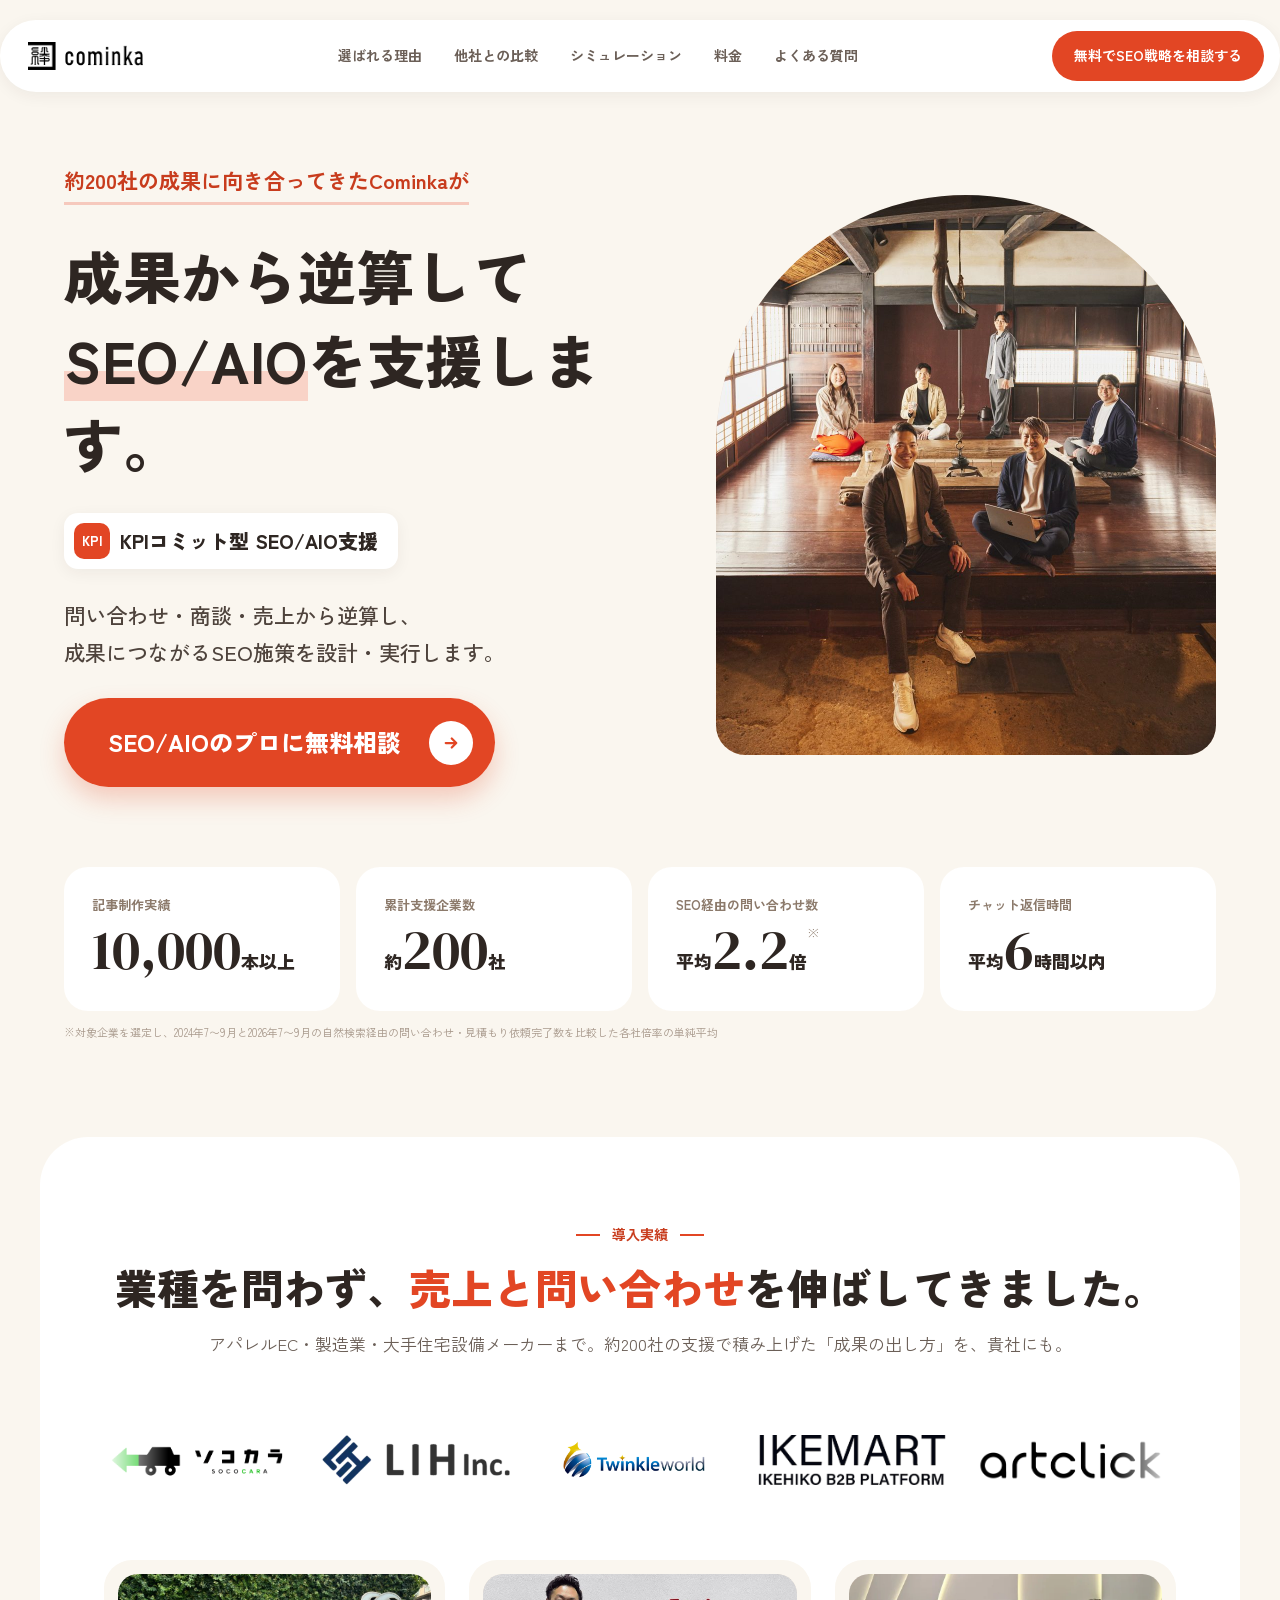
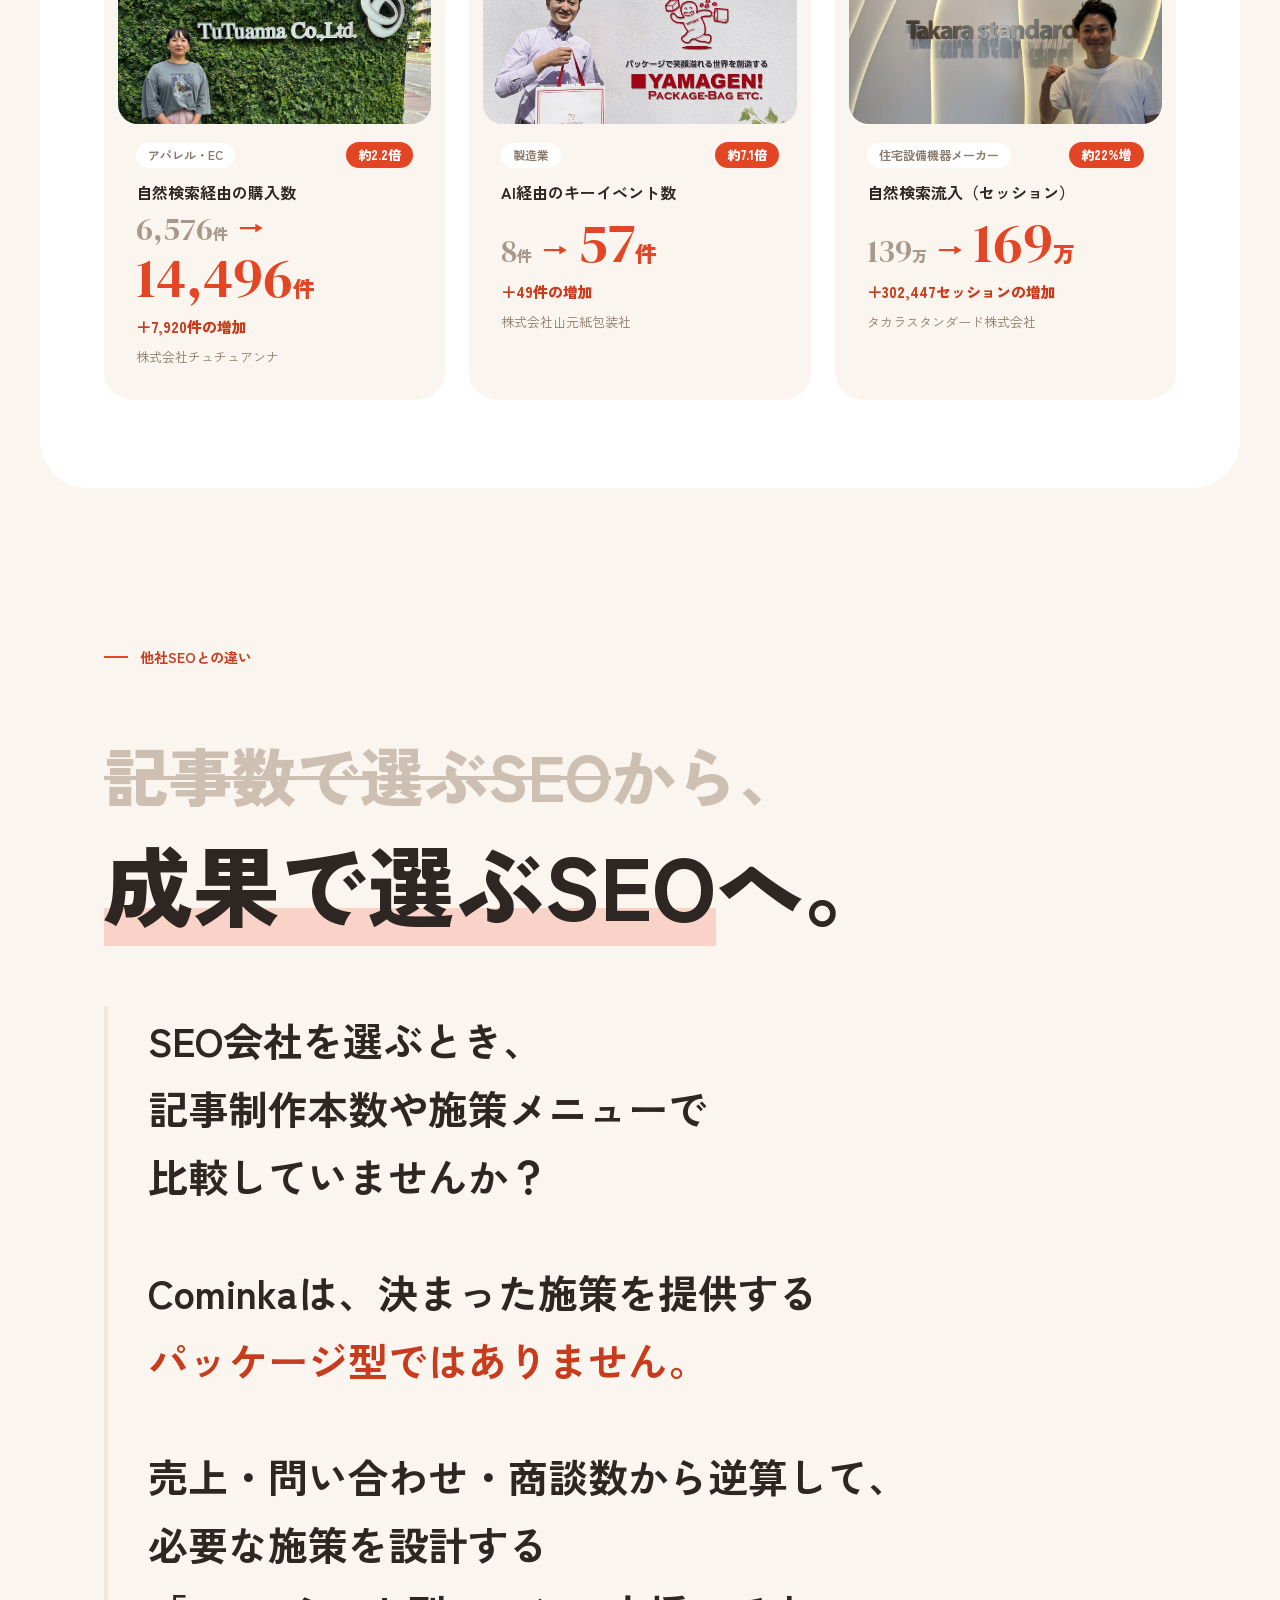
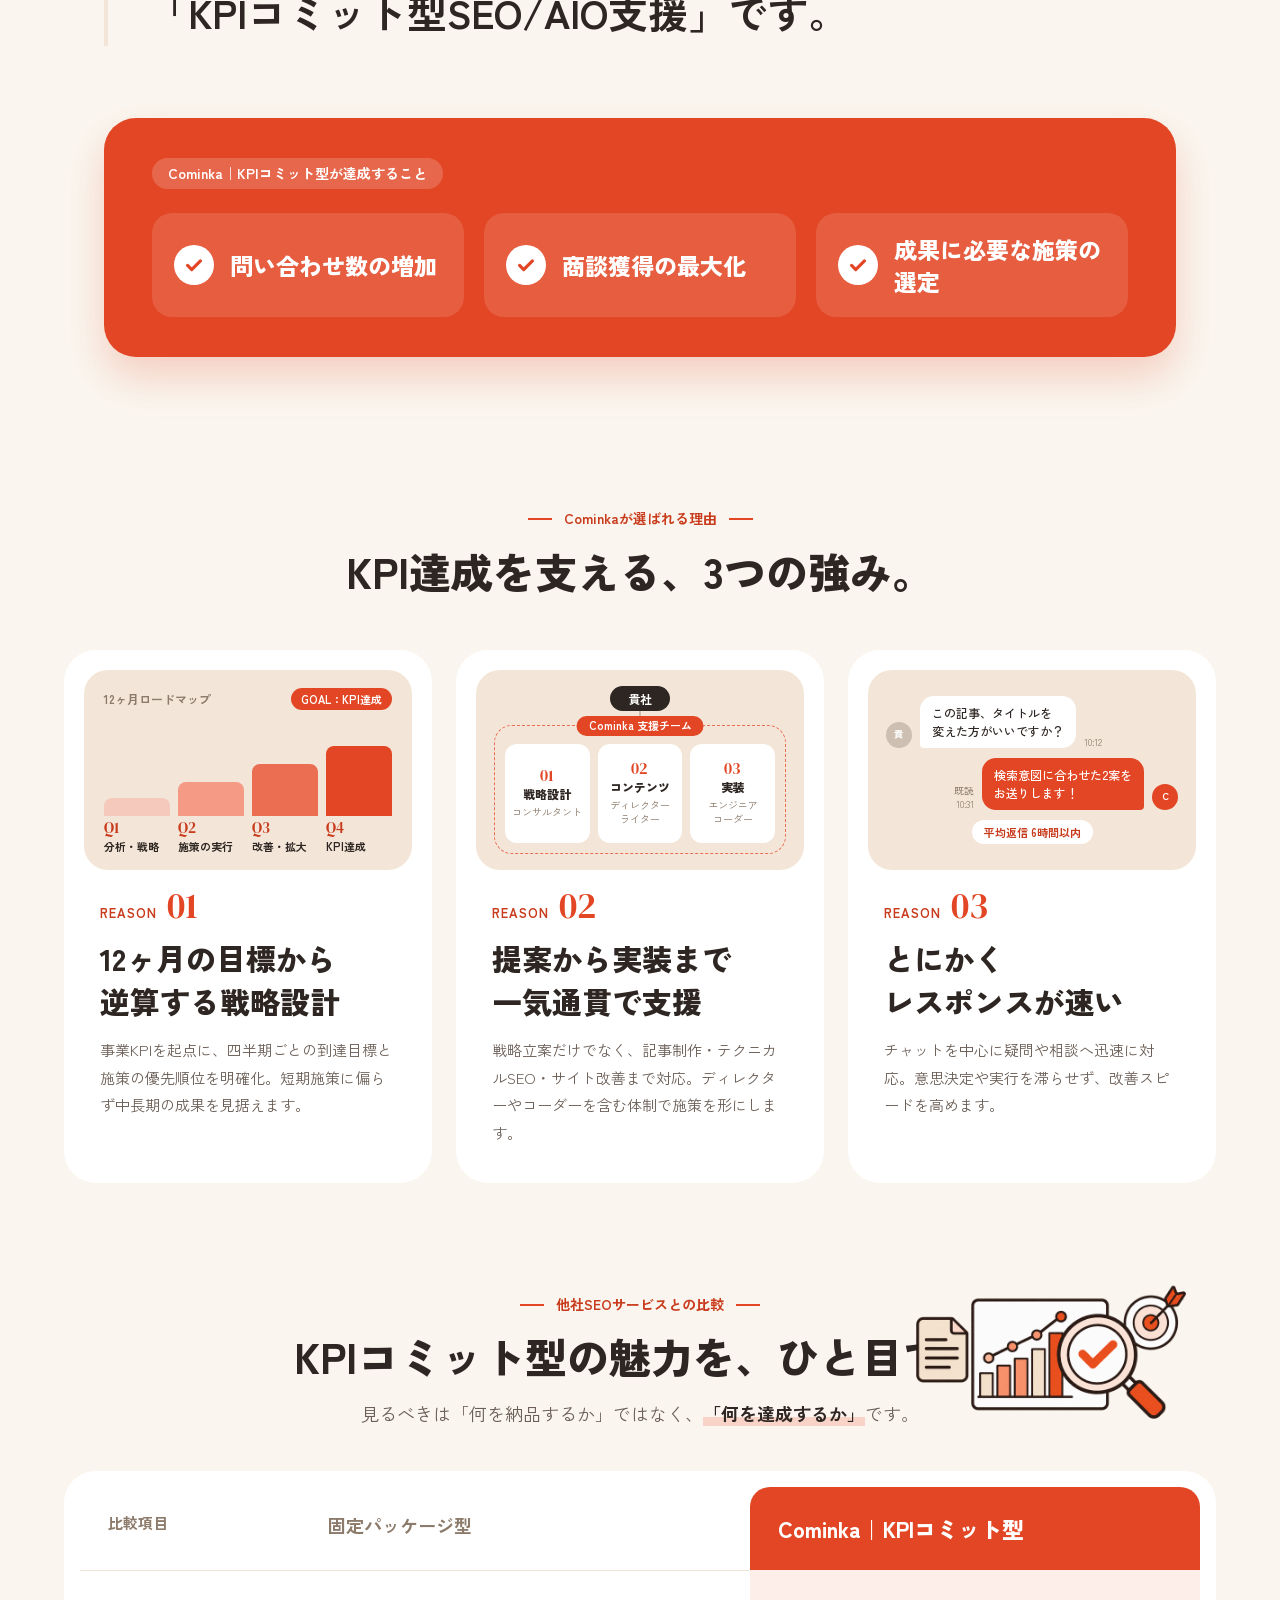
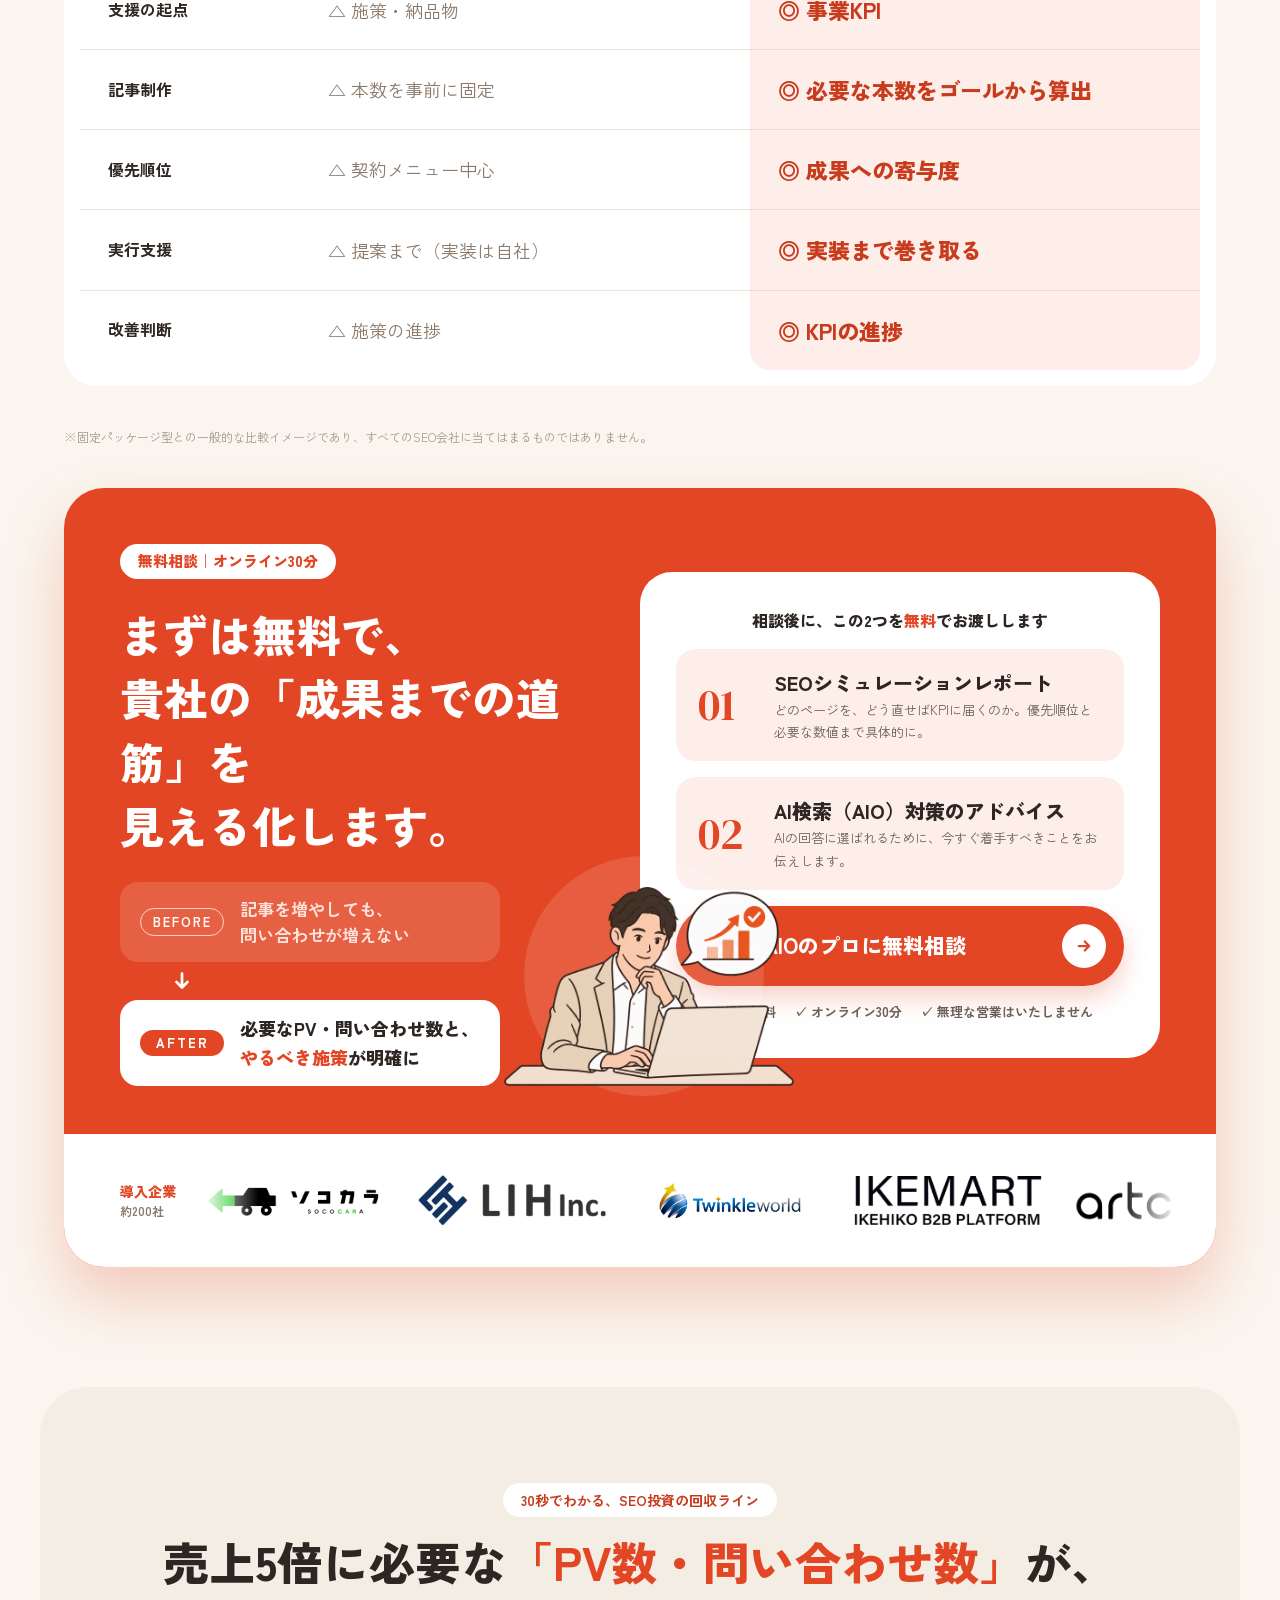
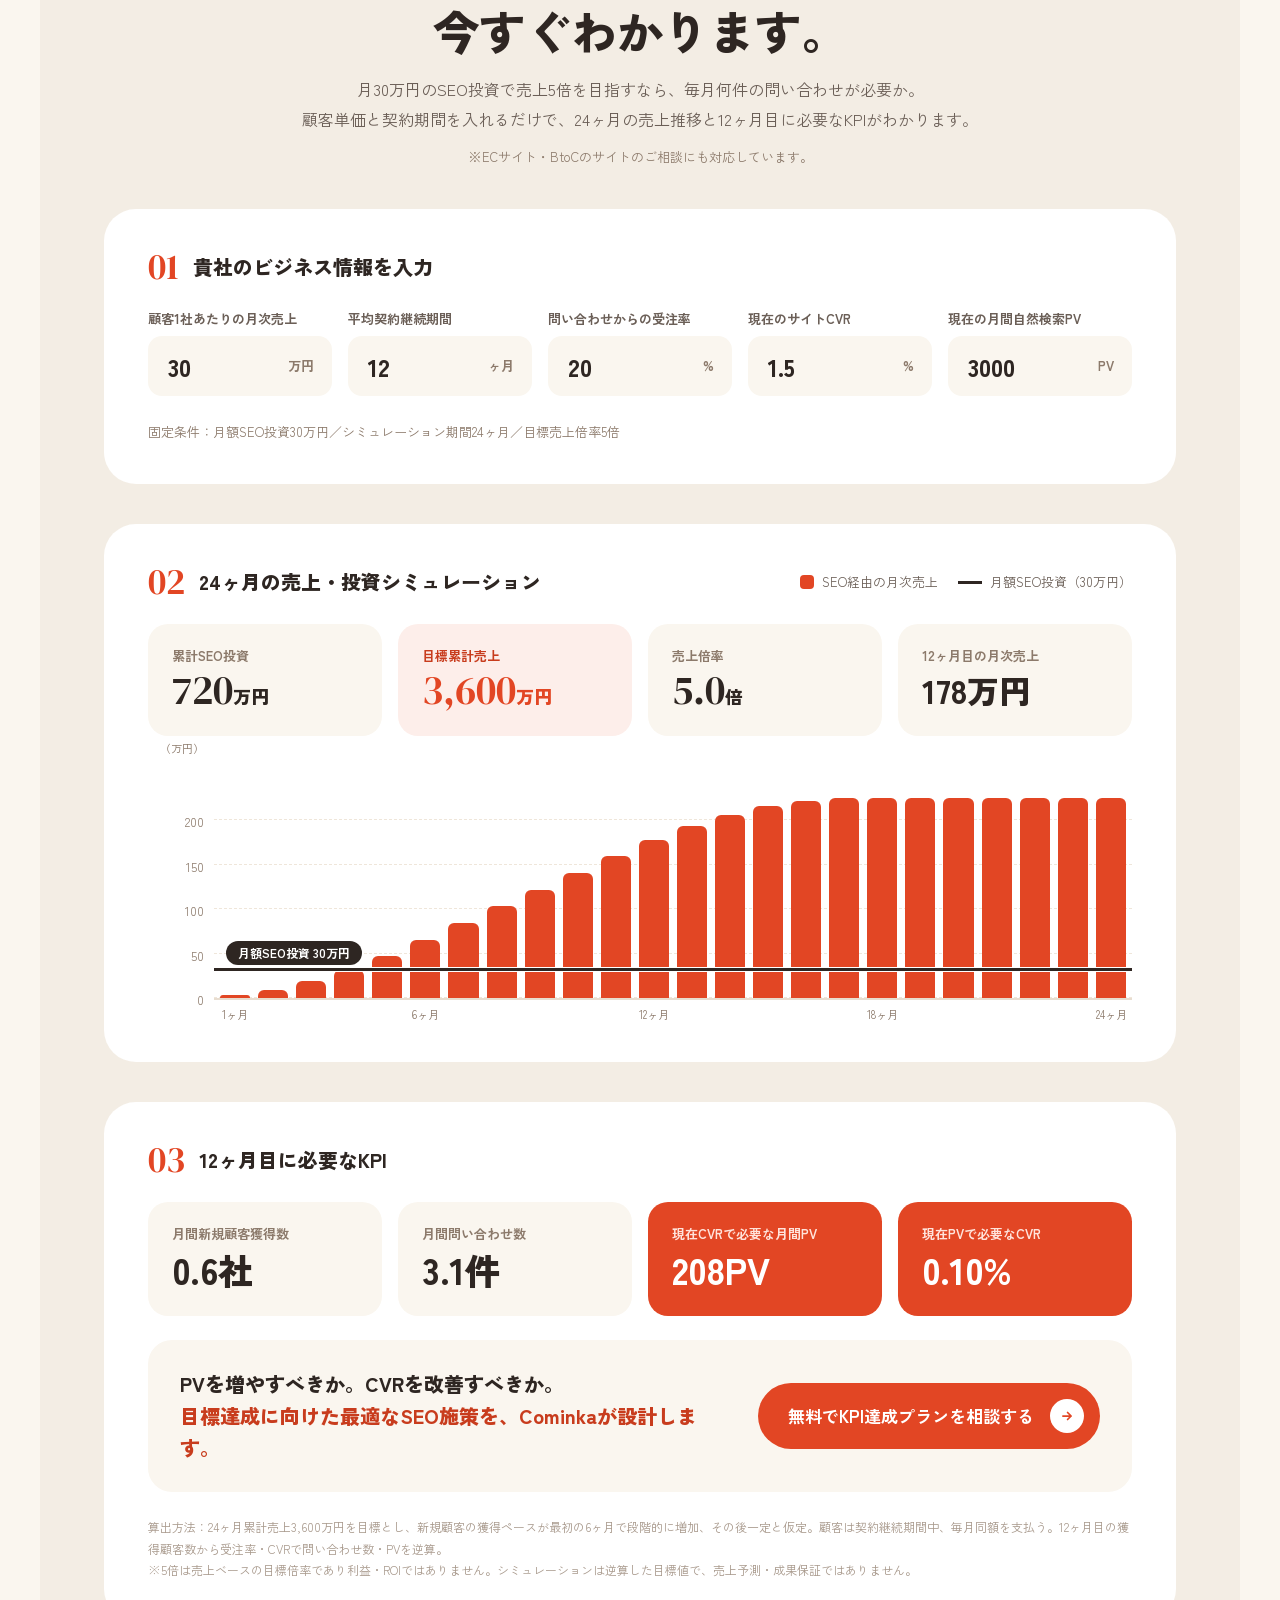
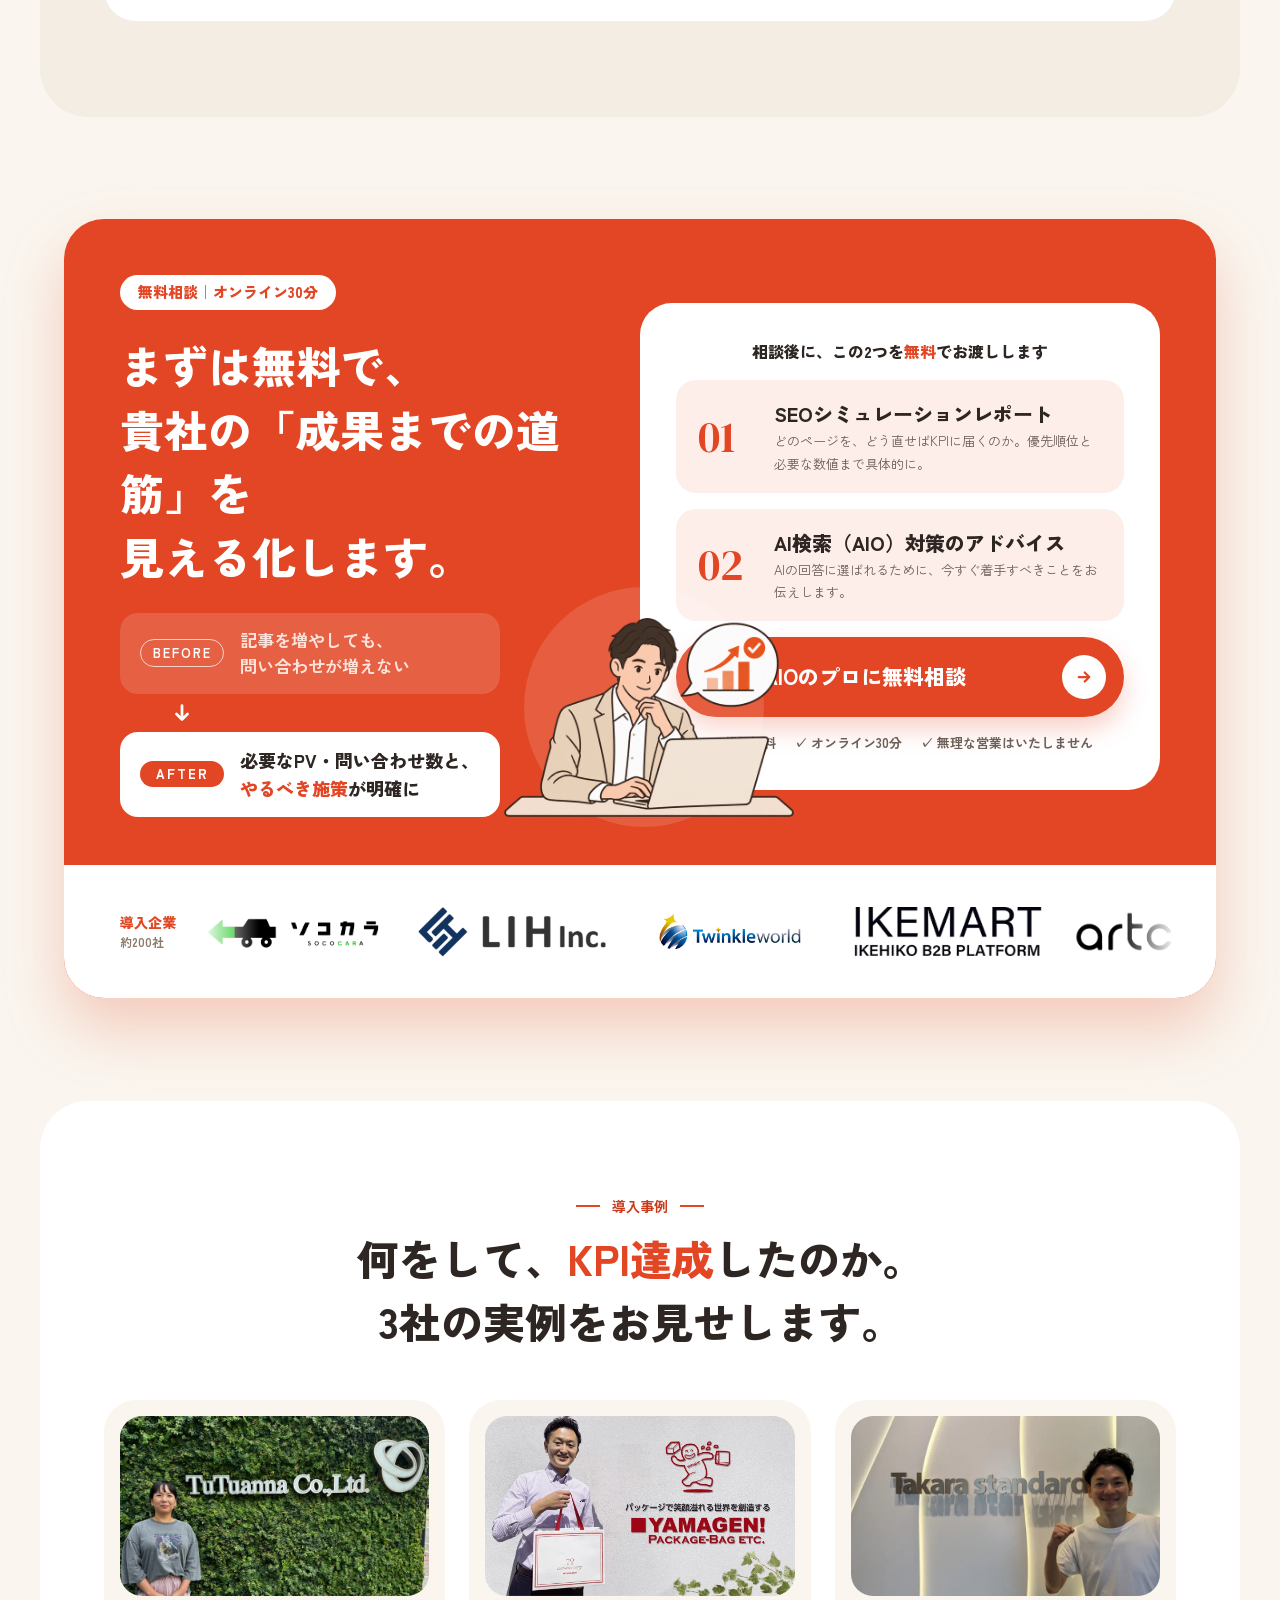
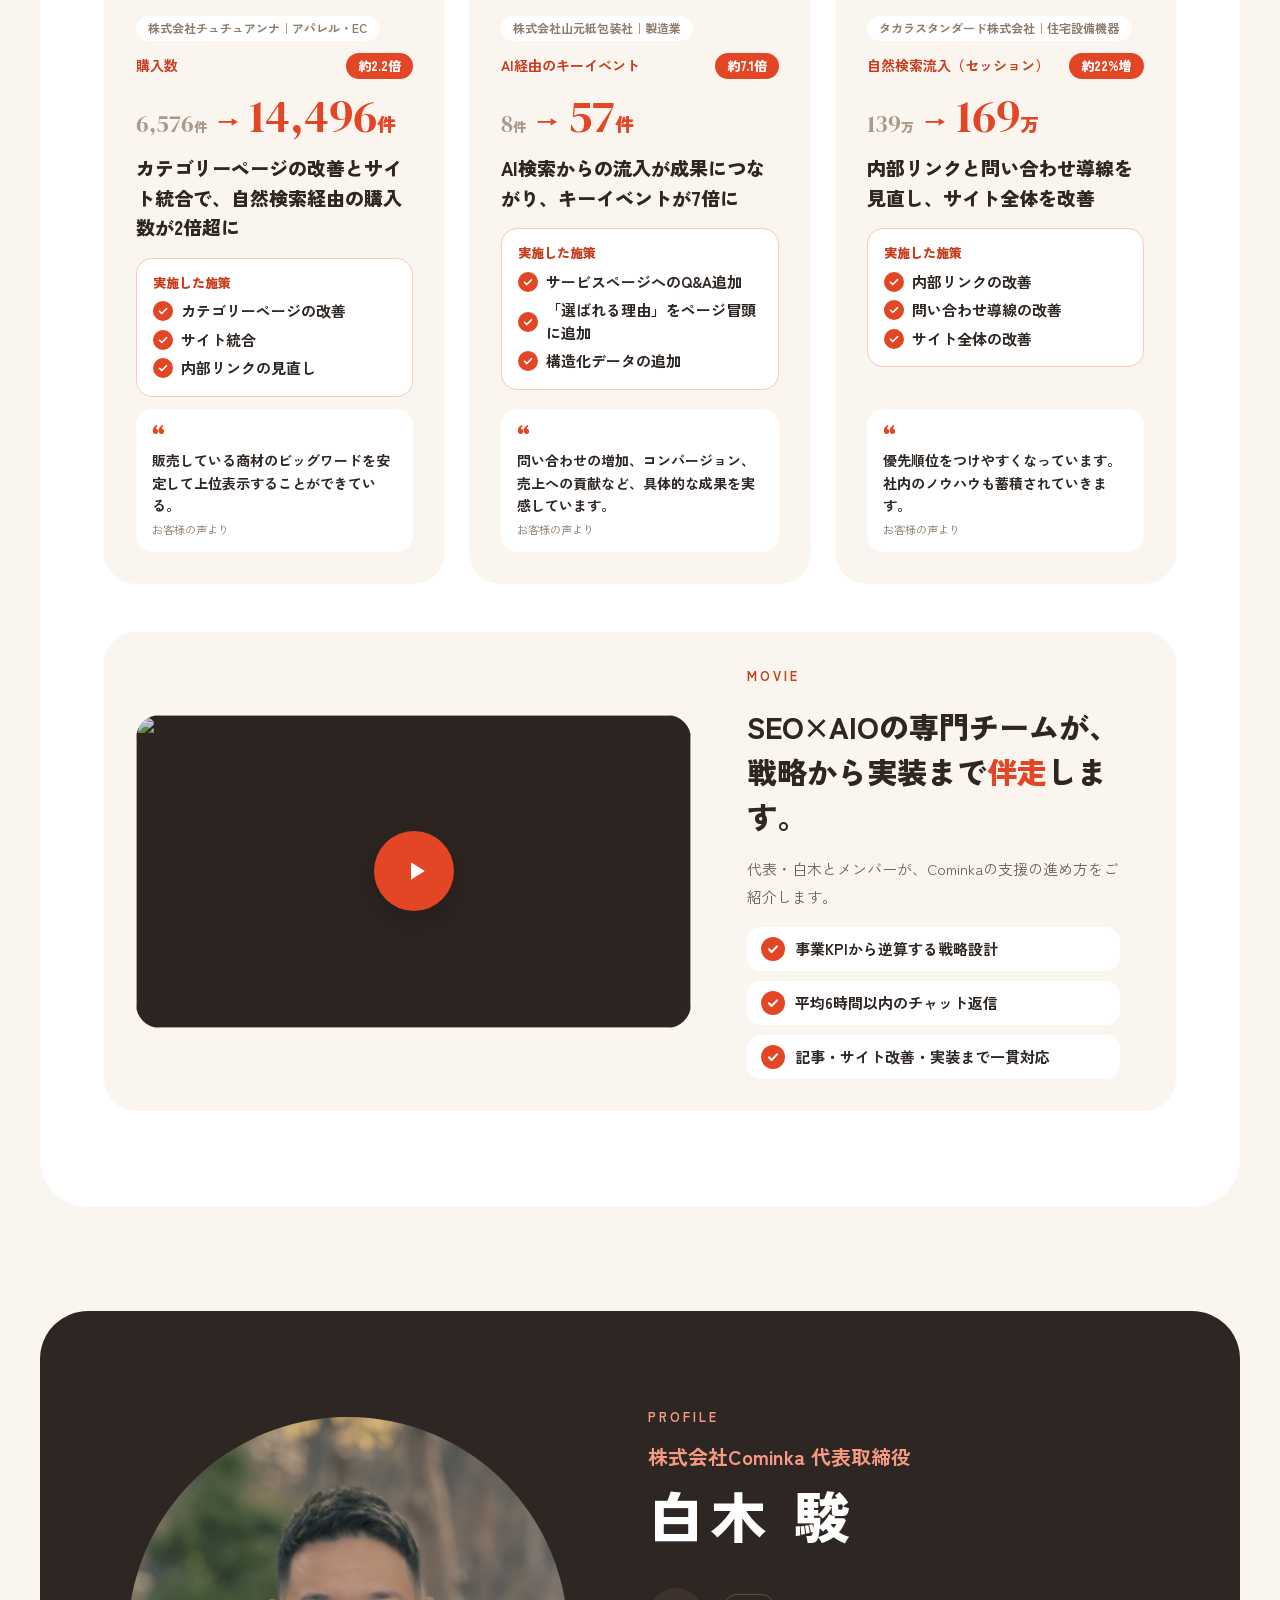
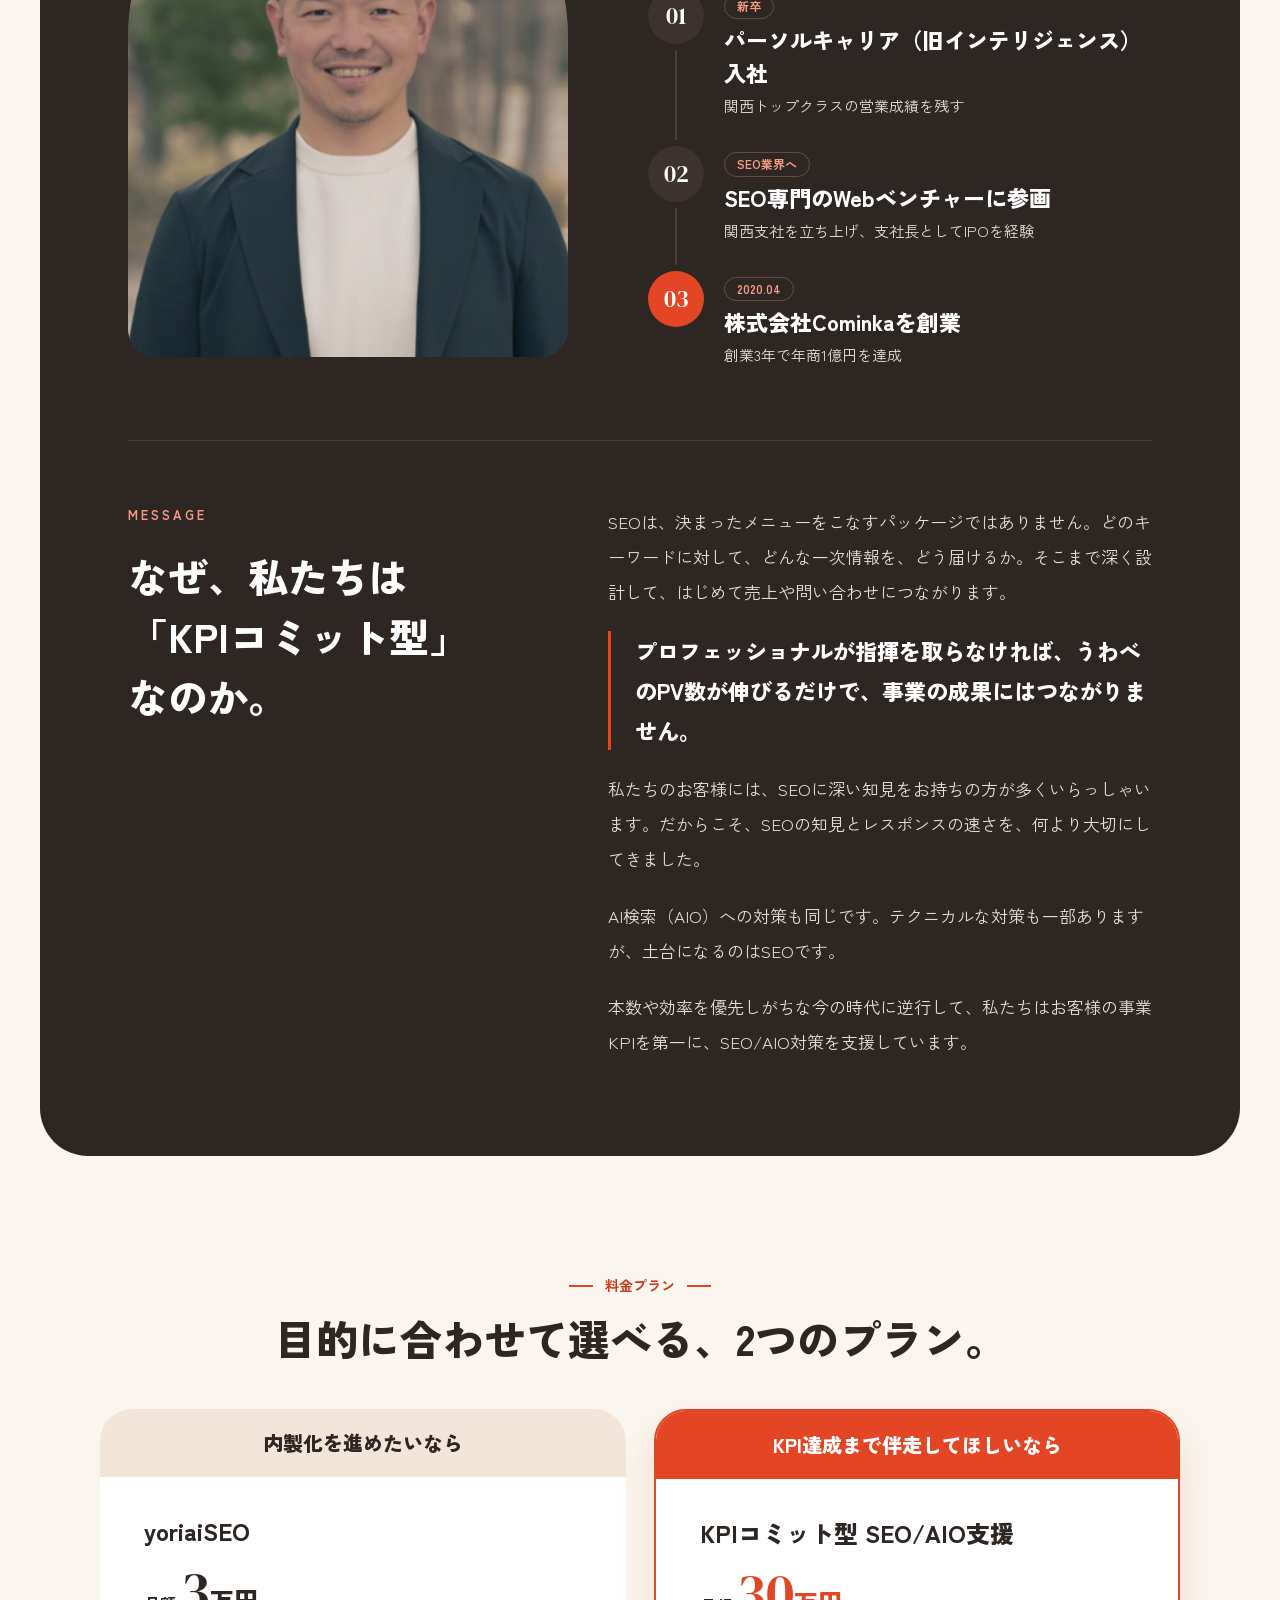
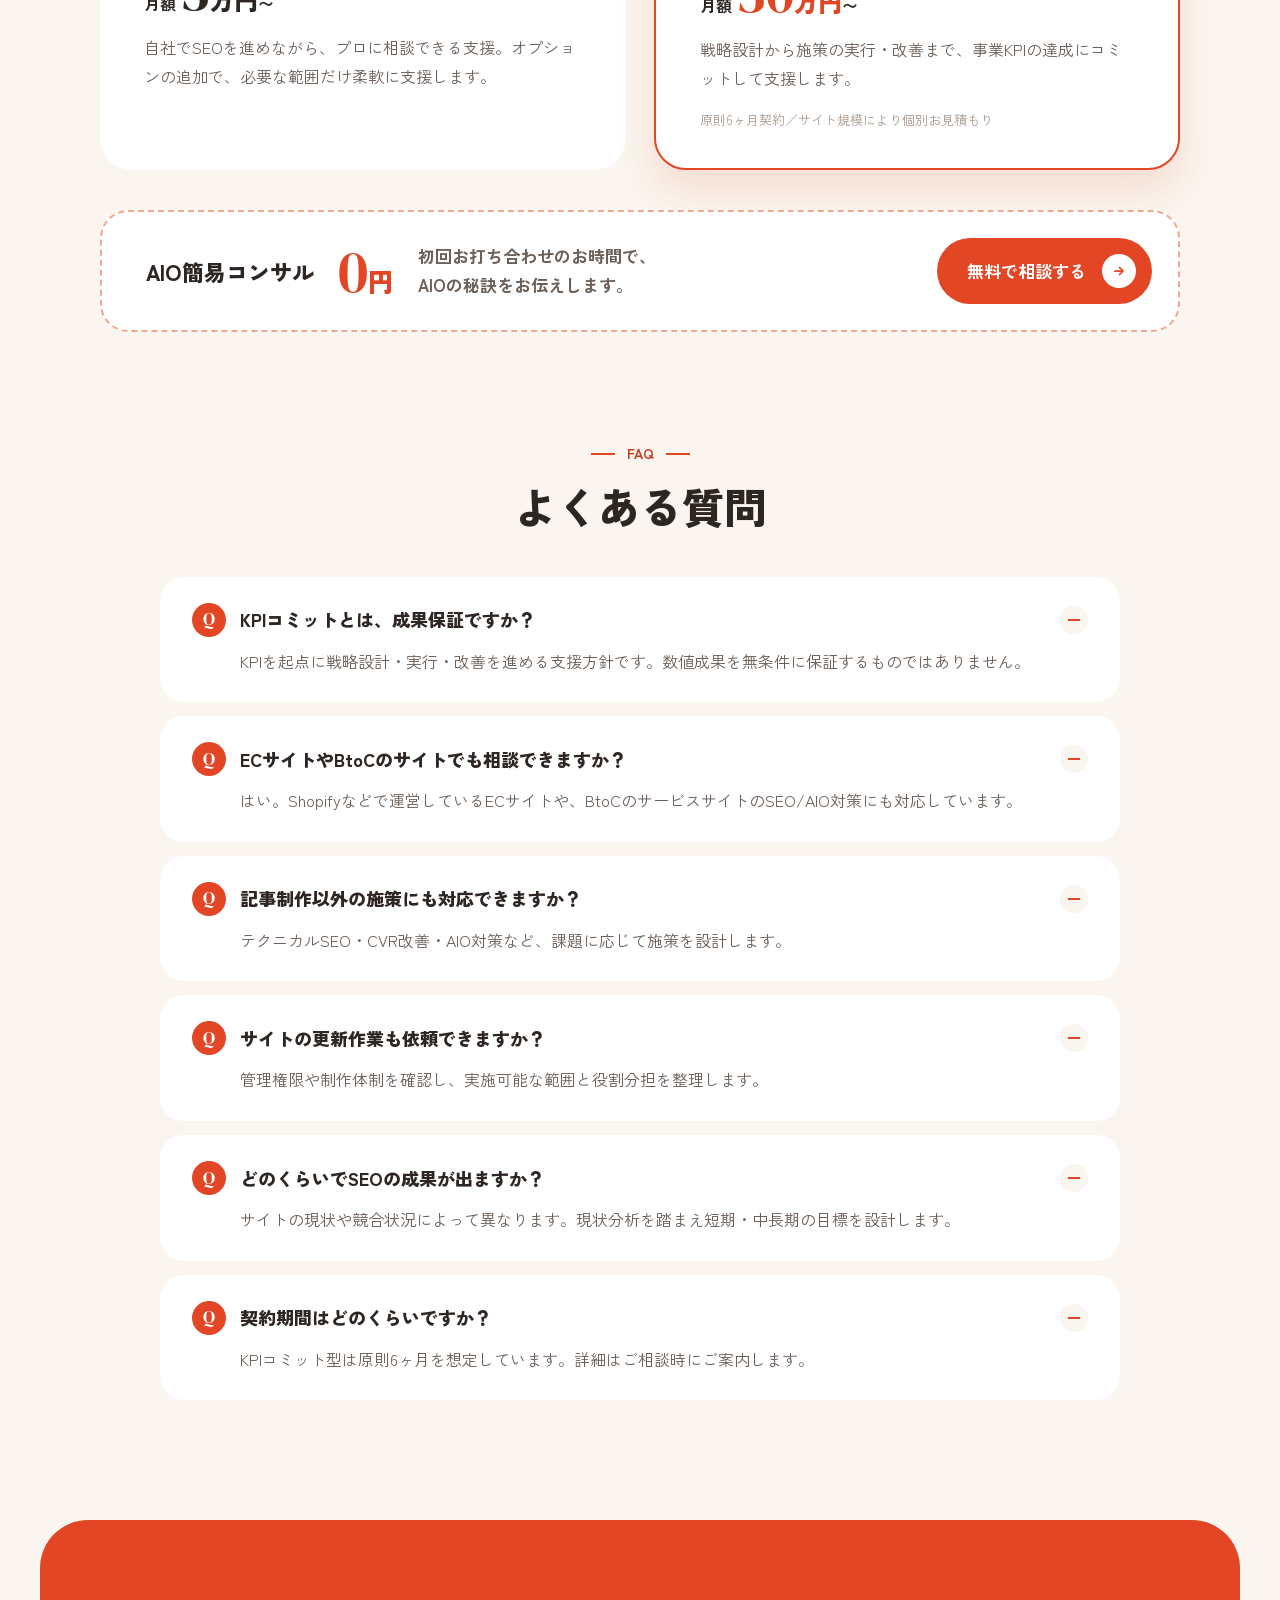
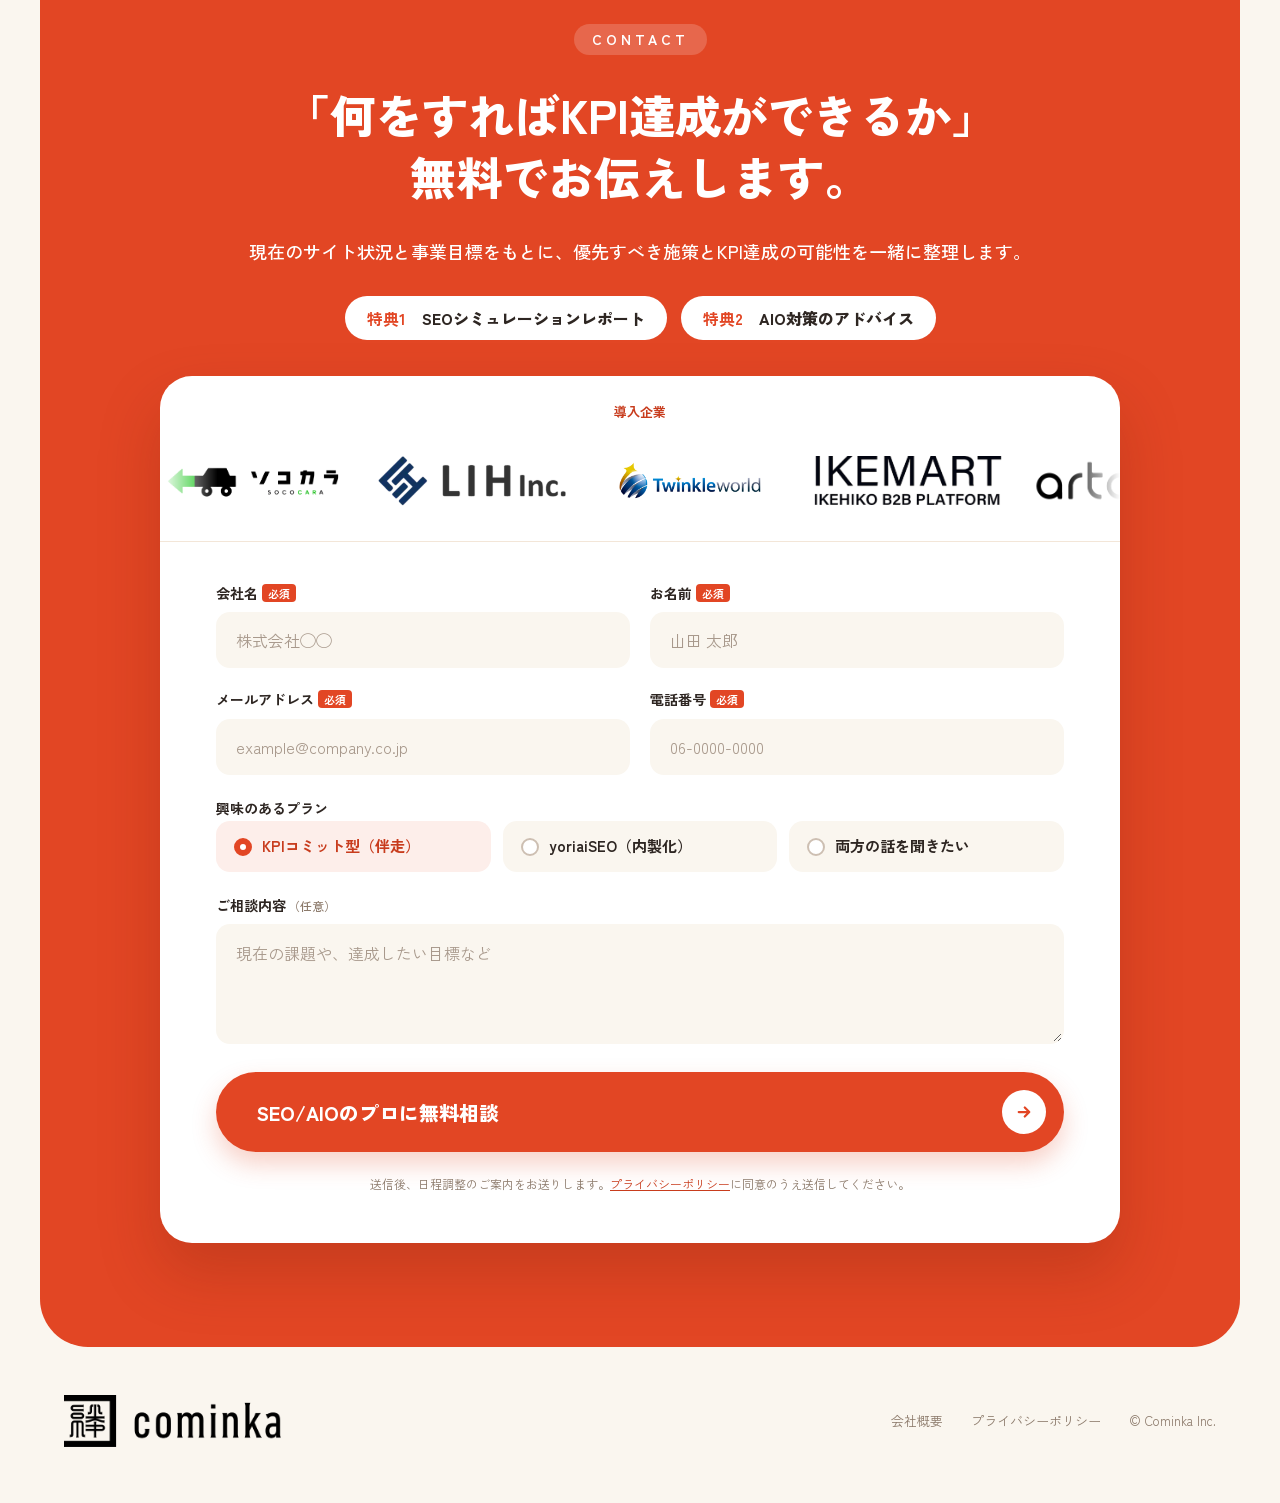
==== index.html @ c1d38dfd "Replace with new LP files (index + thanks) Co-Authored-By: Claude Opus 4.6 (1M context) <noreply@ant" ====
<!doctype html>
<html lang="ja">
<head>
<meta charset="utf-8">
<meta name="viewport" content="width=device-width, initial-scale=1, viewport-fit=cover">
<title>KPIコミット型 SEO/AIO支援｜成果から逆算するSEO対策 - 株式会社Cominka</title>
<meta name="description" content="問い合わせ・商談・売上から逆算し、成果につながるSEO/AIO施策を設計・実行するKPIコミット型支援。約200社の支援実績。SEOシミュレーションレポートとAIO対策アドバイスを無料でお渡しします。">
<meta name="robots" content="noindex, nofollow"><!-- 広告LPのため検索除外。必要に応じて変更してください -->
<meta property="og:type" content="website">
<meta property="og:title" content="KPIコミット型 SEO/AIO支援｜株式会社Cominka">
<meta property="og:description" content="成果から逆算してSEO/AIOを支援します。まずは無料で、貴社の「成果までの道筋」を見える化します。">
<meta property="og:image" content="images/fv-team.jpg">
<meta name="theme-color" content="#E24624">
<link rel="preconnect" href="https://fonts.googleapis.com">
<link rel="preconnect" href="https://fonts.gstatic.com" crossorigin>
<link href="https://fonts.googleapis.com/css2?family=DM+Serif+Display&family=Zen+Kaku+Gothic+New:wght@400;500;700;900&display=swap" rel="stylesheet">
<link rel="stylesheet" href="css/style.css">
<!-- 計測タグ（GTM / Google広告）はここに設置してください -->
</head>
<body>

<svg width="0" height="0" style="position:absolute" aria-hidden="true">
  <symbol id="i-arrow" viewBox="0 0 24 24"><path d="M5 12h14M13 6l6 6-6 6" fill="none" stroke="currentColor" stroke-width="3" stroke-linecap="round" stroke-linejoin="round"/></symbol>
  <symbol id="i-check" viewBox="0 0 24 24"><path d="M5 12.5l4.5 4.5L19 7.5" fill="none" stroke="currentColor" stroke-width="3.5" stroke-linecap="round" stroke-linejoin="round"/></symbol>
  <symbol id="i-down" viewBox="0 0 24 24"><path d="M12 4v15M6 13l6 6 6-6" fill="none" stroke="currentColor" stroke-width="3" stroke-linecap="round" stroke-linejoin="round"/></symbol>
</svg>

<template id="logo-list">
  <img class="marquee__logo" src="images/logos/logo-hanamaru.png" alt="株式会社はなまる">
  <img class="marquee__logo" src="images/logos/logo-lih.png" alt="株式会社LIH">
  <img class="marquee__logo" src="images/logos/logo-twinkleworld.png" alt="トゥインクルワールド株式会社">
  <img class="marquee__logo" src="images/logos/logo-ikehiko.png" alt="株式会社イケヒコ・コーポレーション">
  <img class="marquee__logo" src="images/logos/logo-artclick.png" alt="株式会社アートクリック">
  <img class="marquee__logo" src="images/logos/logo-penseur.png" alt="株式会社Penseur">
  <img class="marquee__logo" src="images/logos/logo-tsart.png" alt="ティーエスアート株式会社">
  <img class="marquee__logo" src="images/logos/logo-acetechno.png" alt="株式会社エーステクノ">
  <img class="marquee__logo" src="images/logos/logo-clas.png" alt="株式会社クラス">
  <img class="marquee__logo" src="images/logos/logo-cuore-home.png" alt="クオレ・ホーム株式会社">
  <img class="marquee__logo" src="images/logos/logo-yamagen.png" alt="株式会社山元紙包装社">
  <img class="marquee__logo" src="images/logos/logo-ardem.png" alt="株式会社ARDEM">
  <img class="marquee__logo" src="images/logos/logo-myvision.png" alt="株式会社マイビジョン">
</template>

<!-- ===== Header ===== -->
<header class="site-header">
  <div class="site-header__inner">
    <a class="site-header__logo" href="#top" aria-label="Cominka トップへ"><img src="images/logo-cominka.png" alt="Cominka" width="115" height="28"></a>
    <nav class="site-header__nav" aria-label="ページ内メニュー">
      <a href="#reason">選ばれる理由</a>
      <a href="#compare">他社との比較</a>
      <a href="#simulation">シミュレーション</a>
      <a href="#price">料金</a>
      <a href="#faq">よくある質問</a>
    </nav>
    <a class="site-header__cta" href="#contact"><span class="pc-only">無料でSEO戦略を相談する</span><span class="sp-only">無料相談</span></a>
  </div>
</header>

<main id="top">

<!-- ===== 01 FV ===== -->
<section class="fv">
  <div class="wrap fv__grid">
    <div class="fv__copy">
      <p class="fv__catch">約200社の成果に向き合ってきたCominkaが</p>
      <h1 class="fv__title">成果から逆算して<br><span class="hl">SEO/AIO</span>を<br class="sp-only">支援します。</h1>
      <div class="fv__chip"><span class="fv__chip-ic">KPI</span>KPIコミット型 SEO/AIO支援</div>
      <p class="fv__lead">問い合わせ・商談・売上から逆算し、<br>成果につながるSEO施策を設計・実行します。</p>
      <div><a class="btn btn--lg" href="#contact">SEO/AIOのプロに無料相談<span class="btn__arrow"><svg><use href="#i-arrow"/></svg></span></a></div>
    </div>
    <div class="fv__visual">
      <div class="fv__arch"><img src="images/fv-team.jpg" alt="古民家オフィスに集まるCominkaの支援チーム" width="1000" height="1120" fetchpriority="high"></div>
    </div>
  </div>
</section>

<!-- ===== 実績数値 ===== -->
<section class="stats" aria-label="支援実績">
  <div class="wrap">
    <div class="stats__grid">
      <div class="stat"><p class="stat__label">記事制作実績</p><p class="stat__value">10,000<span class="u">本以上</span></p></div>
      <div class="stat"><p class="stat__label">累計支援企業数</p><p class="stat__value"><span class="u">約</span>200<span class="u">社</span></p></div>
      <div class="stat"><p class="stat__label">SEO経由の問い合わせ数</p><p class="stat__value"><span class="u">平均</span>2.2<span class="u">倍</span><sup>※</sup></p></div>
      <div class="stat"><p class="stat__label">チャット返信時間</p><p class="stat__value"><span class="u">平均</span>6<span class="u">時間以内</span></p></div>
    </div>
    <p class="stats__note">※対象企業を選定し、2024年7〜9月と2026年7〜9月の自然検索経由の問い合わせ・見積もり依頼完了数を比較した各社倍率の単純平均</p>
  </div>
</section>

<!-- ===== 02 導入実績 ===== -->
<section class="results" id="results">
  <div class="panel-wrap">
    <div class="results__panel">
      <div class="sec-head reveal">
        <p class="eyebrow">導入実績</p>
        <h2 class="sec-title">業種を問わず、<br class="sp-only"><span class="c-orange">売上と問い合わせ</span>を<br class="sp-only">伸ばしてきました。</h2>
        <p class="sec-lead">アパレルEC・製造業・大手住宅設備メーカーまで。約200社の支援で積み上げた「成果の出し方」を、貴社にも。</p>
      </div>
      <div class="marquee" aria-label="導入企業ロゴ"><div class="marquee__track"></div></div>
      <div class="rcards">
        <article class="rcard reveal">
          <div class="rcard__img"><img src="images/case-tutuanna.jpg" alt="株式会社チュチュアンナ様" loading="lazy"></div>
          <div class="rcard__body">
            <div class="rcard__meta"><span class="tag-pill">アパレル・EC</span><span class="badge-pill">約2.2倍</span></div>
            <p class="rcard__label">自然検索経由の購入数</p>
            <p class="ba"><span class="ba__before">6,576<span class="u">件</span></span><span class="ba__arrow">→</span><span class="ba__after">14,496<span class="u">件</span></span></p>
            <p class="rcard__plus">＋7,920件の増加</p>
            <p class="rcard__co">株式会社チュチュアンナ</p>
          </div>
        </article>
        <article class="rcard reveal">
          <div class="rcard__img rcard__img--top"><img src="images/case-yamagen.jpg" alt="株式会社山元紙包装社様" loading="lazy"></div>
          <div class="rcard__body">
            <div class="rcard__meta"><span class="tag-pill">製造業</span><span class="badge-pill">約7.1倍</span></div>
            <p class="rcard__label">AI経由のキーイベント数</p>
            <p class="ba"><span class="ba__before">8<span class="u">件</span></span><span class="ba__arrow">→</span><span class="ba__after">57<span class="u">件</span></span></p>
            <p class="rcard__plus">＋49件の増加</p>
            <p class="rcard__co">株式会社山元紙包装社</p>
          </div>
        </article>
        <article class="rcard reveal">
          <div class="rcard__img"><img src="images/case-takara.jpg" alt="タカラスタンダード株式会社様" loading="lazy"></div>
          <div class="rcard__body">
            <div class="rcard__meta"><span class="tag-pill">住宅設備機器メーカー</span><span class="badge-pill">約22%増</span></div>
            <p class="rcard__label">自然検索流入（セッション）</p>
            <p class="ba"><span class="ba__before">139<span class="u">万</span></span><span class="ba__arrow">→</span><span class="ba__after">169<span class="u">万</span></span></p>
            <p class="rcard__plus">＋302,447セッションの増加</p>
            <p class="rcard__co">タカラスタンダード株式会社</p>
          </div>
        </article>
      </div>
    </div>
  </div>
</section>

<!-- ===== 03 他社SEOとの違い ===== -->
<section class="statement">
  <div class="wrap">
    <p class="eyebrow eyebrow--left reveal">他社SEOとの違い</p>
    <div class="statement__heads reveal">
      <p class="statement__from"><s>記事数で選ぶSEO</s>から、</p>
      <h2 class="statement__to"><span class="hl">成果で選ぶSEO</span>へ。</h2>
    </div>
    <div class="statement__body">
      <p class="reveal">SEO会社を選ぶとき、<br class="pc-only">記事制作本数や施策メニューで<br class="pc-only">比較していませんか？</p>
      <p class="reveal">Cominkaは、決まった施策を提供する<br class="pc-only"><em>パッケージ型ではありません。</em></p>
      <p class="reveal">売上・問い合わせ・商談数から逆算して、<br class="pc-only">必要な施策を設計する<br class="pc-only">「KPIコミット型SEO/AIO支援」です。</p>
    </div>
    <div class="achieve reveal">
      <p class="achieve__tag">Cominka｜KPIコミット型が達成すること</p>
      <ul class="achieve__list">
        <li><span class="achieve__ic"><svg style="color:#E24624"><use href="#i-check"/></svg></span>問い合わせ数の増加</li>
        <li><span class="achieve__ic"><svg style="color:#E24624"><use href="#i-check"/></svg></span>商談獲得の最大化</li>
        <li><span class="achieve__ic"><svg style="color:#E24624"><use href="#i-check"/></svg></span>成果に必要な施策の選定</li>
      </ul>
    </div>
  </div>
</section>

<!-- ===== 04 選ばれる理由 ===== -->
<section class="reasons" id="reason">
  <div class="wrap">
    <div class="sec-head reveal">
      <p class="eyebrow">Cominkaが選ばれる理由</p>
      <h2 class="sec-title">KPI達成を支える、<br class="sp-only">3つの強み。</h2>
    </div>
    <div class="reason-grid">
      <article class="reason reveal">
        <div class="reason__fig" aria-hidden="true">
          <div class="fig-road">
            <div class="fig-road__head"><span>12ヶ月ロードマップ</span><span class="fig-road__goal">GOAL：KPI達成</span></div>
            <div class="fig-road__bars">
              <div class="fig-road__bar"><i style="height:18px;background:#F6C9BD"></i><b>Q1</b><span>分析・戦略</span></div>
              <div class="fig-road__bar"><i style="height:34px;background:#F59A84"></i><b>Q2</b><span>施策の実行</span></div>
              <div class="fig-road__bar"><i style="height:52px;background:#EB6E52"></i><b>Q3</b><span>改善・拡大</span></div>
              <div class="fig-road__bar"><i style="height:70px;background:#E24624"></i><b>Q4</b><span>KPI達成</span></div>
            </div>
          </div>
        </div>
        <div class="reason__txt">
          <p class="reason__no"><span>REASON</span><span>01</span></p>
          <h3 class="reason__title">12ヶ月の目標から<br>逆算する戦略設計</h3>
          <p class="reason__desc">事業KPIを起点に、四半期ごとの到達目標と施策の優先順位を明確化。短期施策に偏らず中長期の成果を見据えます。</p>
        </div>
      </article>
      <article class="reason reveal">
        <div class="reason__fig" aria-hidden="true">
          <div class="fig-team">
            <span class="fig-team__you">貴社</span>
            <span class="fig-team__line"></span>
            <div class="fig-team__box">
              <span class="fig-team__name">Cominka 支援チーム</span>
              <div class="fig-team__m"><b>01</b><strong>戦略設計</strong><span>コンサルタント</span></div>
              <div class="fig-team__m"><b>02</b><strong>コンテンツ</strong><span>ディレクター<br>ライター</span></div>
              <div class="fig-team__m"><b>03</b><strong>実装</strong><span>エンジニア<br>コーダー</span></div>
            </div>
          </div>
        </div>
        <div class="reason__txt">
          <p class="reason__no"><span>REASON</span><span>02</span></p>
          <h3 class="reason__title">提案から実装まで<br>一気通貫で支援</h3>
          <p class="reason__desc">戦略立案だけでなく、記事制作・テクニカルSEO・サイト改善まで対応。ディレクターやコーダーを含む体制で施策を形にします。</p>
        </div>
      </article>
      <article class="reason reveal">
        <div class="reason__fig" aria-hidden="true">
          <div class="fig-chat">
            <div class="fig-chat__row"><span class="fig-chat__av">貴</span><span class="fig-chat__msg">この記事、タイトルを<br>変えた方がいいですか？</span><span class="fig-chat__time">10:12</span></div>
            <div class="fig-chat__row fig-chat__row--me"><span class="fig-chat__time">既読<br>10:31</span><span class="fig-chat__msg">検索意図に合わせた2案を<br>お送りします！</span><span class="fig-chat__av">C</span></div>
            <span class="fig-chat__badge">平均返信 6時間以内</span>
          </div>
        </div>
        <div class="reason__txt">
          <p class="reason__no"><span>REASON</span><span>03</span></p>
          <h3 class="reason__title">とにかく<br>レスポンスが速い</h3>
          <p class="reason__desc">チャットを中心に疑問や相談へ迅速に対応。意思決定や実行を滞らせず、改善スピードを高めます。</p>
        </div>
      </article>
    </div>
  </div>
</section>

<!-- ===== 05 他社比較 ===== -->
<section class="compare" id="compare">
  <div class="wrap">
    <div class="sec-head compare__head reveal">
      <p class="eyebrow">他社SEOサービスとの比較</p>
      <h2 class="sec-title">KPIコミット型の魅力を、<br class="sp-only">ひと目で。</h2>
      <p class="compare__lead">見るべきは「何を納品するか」ではなく、<br class="sp-only"><b class="hl">「何を達成するか」</b>です。</p>
      <img class="compare__illust" src="images/illust-analysis.png" alt="" width="600" height="296">
    </div>
    <div class="ctable reveal" role="table" aria-label="固定パッケージ型とCominkaの比較">
      <div class="ctable__h ctable__h--item" role="columnheader">比較項目</div>
      <div class="ctable__h ctable__h--pkg" role="columnheader">固定パッケージ型</div>
      <div class="ctable__h ctable__h--us" role="columnheader">Cominka<span class="pc-only">｜</span><br class="sp-only">KPIコミット型</div>

      <div class="ctable__item" role="rowheader">支援の起点</div>
      <div class="ctable__pkg" role="cell">△ 施策・納品物</div>
      <div class="ctable__us ctable__us--first" role="cell">◎ 事業KPI</div>

      <div class="ctable__item" role="rowheader">記事制作</div>
      <div class="ctable__pkg" role="cell">△ 本数を事前に固定</div>
      <div class="ctable__us" role="cell">◎ 必要な本数をゴールから算出</div>

      <div class="ctable__item" role="rowheader">優先順位</div>
      <div class="ctable__pkg" role="cell">△ 契約メニュー中心</div>
      <div class="ctable__us" role="cell">◎ 成果への寄与度</div>

      <div class="ctable__item" role="rowheader">実行支援</div>
      <div class="ctable__pkg" role="cell">△ 提案まで（実装は自社）</div>
      <div class="ctable__us" role="cell">◎ 実装まで巻き取る</div>

      <div class="ctable__item" role="rowheader">改善判断</div>
      <div class="ctable__pkg" role="cell">△ 施策の進捗</div>
      <div class="ctable__us ctable__us--last" role="cell">◎ KPIの進捗</div>
    </div>
    <p class="compare__note">※固定パッケージ型との一般的な比較イメージであり、すべてのSEO会社に当てはまるものではありません。</p>

    <!-- 本格CTA ① -->
    <div class="cta reveal" data-cta>
      <div class="cta__main">
        <div class="cta__left">
          <p class="cta__badge">無料相談｜オンライン30分</p>
          <h2 class="cta__title">まずは無料で、<br>貴社の「成果までの道筋」を<br>見える化します。</h2>
          <div class="cta__ba">
            <div class="cta__rows">
              <div class="cta__row cta__row--before"><span class="cta__lbl">BEFORE</span><p>記事を増やしても、<br class="pc-only">問い合わせが増えない</p></div>
              <div class="cta__down"><svg style="color:#fff"><use href="#i-down"/></svg></div>
              <div class="cta__row cta__row--after"><span class="cta__lbl">AFTER</span><p>必要なPV・問い合わせ数と、<br class="pc-only"><span class="c-orange">やるべき施策</span>が明確に</p></div>
            </div>
            <div class="cta__illust"><img src="images/illust-consult.png" alt="" width="640" height="440"></div>
          </div>
        </div>
        <div class="cta__card">
          <p class="cta__card-ttl">相談後に、この2つを<span class="c-orange">無料</span>でお渡しします</p>
          <div class="gift"><span class="gift__no">01</span><div><p class="gift__ttl">SEOシミュレーションレポート</p><p class="gift__desc">どのページを、どう直せばKPIに届くのか。優先順位と必要な数値まで具体的に。</p></div></div>
          <div class="gift"><span class="gift__no">02</span><div><p class="gift__ttl">AI検索（AIO）対策のアドバイス</p><p class="gift__desc">AIの回答に選ばれるために、今すぐ着手すべきことをお伝えします。</p></div></div>
          <a class="btn btn--md" href="#contact">SEO/AIOのプロに無料相談<span class="btn__arrow"><svg><use href="#i-arrow"/></svg></span></a>
          <p class="assure"><span>✓ 相談無料</span><span>✓ オンライン30分</span><span>✓ 無理な営業はいたしません</span></p>
        </div>
      </div>
      <div class="cta__logos">
        <p class="cta__logos-ttl">導入企業<span>約200社</span></p>
        <div class="marquee"><div class="marquee__track"></div></div>
      </div>
    </div>
  </div>
</section>

<!-- ===== 06 シミュレーション ===== -->
<section class="sim" id="simulation">
  <div class="panel-wrap">
    <div class="sim__panel">
      <div class="sec-head reveal">
        <p class="sim__tag">30秒でわかる、SEO投資の回収ライン</p>
        <h2 class="sim__title">売上5倍に必要な<br class="sp-only"><span class="c-orange">「PV数・問い合わせ数」</span>が、<br>今すぐわかります。</h2>
        <p class="sim__desc">月30万円のSEO投資で売上5倍を目指すなら、毎月何件の問い合わせが必要か。<br class="pc-only">顧客単価と契約期間を入れるだけで、24ヶ月の売上推移と12ヶ月目に必要なKPIがわかります。</p>
        <p class="sim__ec">※ECサイト・BtoCのサイトのご相談にも対応しています。</p>
      </div>

      <div class="sim-card reveal">
        <div class="sim-card__ttl"><b>01</b><span>貴社のビジネス情報を入力</span></div>
        <div class="sim-inputs">
          <div class="field-num"><label for="sim-rev">顧客1社あたりの月次売上</label><div class="field-num__box"><input id="sim-rev" type="number" inputmode="decimal" min="0" step="1" value="30"><span>万円</span></div></div>
          <div class="field-num"><label for="sim-ltv">平均契約継続期間</label><div class="field-num__box"><input id="sim-ltv" type="number" inputmode="numeric" min="1" step="1" value="12"><span>ヶ月</span></div></div>
          <div class="field-num"><label for="sim-close">問い合わせからの受注率</label><div class="field-num__box"><input id="sim-close" type="number" inputmode="decimal" min="0" step="1" value="20"><span>%</span></div></div>
          <div class="field-num"><label for="sim-cvr">現在のサイトCVR</label><div class="field-num__box"><input id="sim-cvr" type="number" inputmode="decimal" min="0" step="0.1" value="1.5"><span>%</span></div></div>
          <div class="field-num"><label for="sim-pv">現在の月間自然検索PV</label><div class="field-num__box"><input id="sim-pv" type="number" inputmode="numeric" min="0" step="100" value="3000"><span>PV</span></div></div>
        </div>
        <p class="sim-fixed">固定条件：月額SEO投資30万円／シミュレーション期間24ヶ月／目標売上倍率5倍</p>
      </div>

      <div class="sim-card reveal">
        <div class="sim-card__head">
          <div class="sim-card__ttl"><b>02</b><span>24ヶ月の売上・投資シミュレーション</span></div>
          <div class="sim-legend"><span><i class="lg-bar"></i>SEO経由の月次売上</span><span><i class="lg-line"></i>月額SEO投資（30万円）</span></div>
        </div>
        <div class="kpis">
          <div class="kpi"><p class="kpi__l">累計SEO投資</p><p class="kpi__v">720<span class="u">万円</span></p></div>
          <div class="kpi kpi--accent"><p class="kpi__l">目標累計売上</p><p class="kpi__v">3,600<span class="u">万円</span></p></div>
          <div class="kpi"><p class="kpi__l">売上倍率</p><p class="kpi__v">5.0<span class="u">倍</span></p></div>
          <div class="kpi"><p class="kpi__l">12ヶ月目の月次売上</p><p class="kpi__v kpi__v--txt" id="out-m12">—</p></div>
        </div>
        <div class="chart" aria-label="24ヶ月の月次売上推移グラフ">
          <div class="chart__y" id="chart-y"><span class="chart__unit">（万円）</span></div>
          <div class="chart__body">
            <div class="chart__plot" id="chart-plot">
              <div class="chart__bars" id="chart-bars"></div>
              <div class="chart__inv" id="chart-inv"></div>
              <div class="chart__inv-lbl" id="chart-inv-lbl">月額SEO投資 30万円</div>
            </div>
            <div class="chart__x" id="chart-x"></div>
          </div>
        </div>
      </div>

      <div class="sim-card reveal">
        <div class="sim-card__ttl"><b>03</b><span>12ヶ月目に必要なKPI</span></div>
        <div class="kpis">
          <div class="kpi kpi--big"><p class="kpi__l">月間新規顧客獲得数</p><p class="kpi__v" id="out-new">—</p></div>
          <div class="kpi kpi--big"><p class="kpi__l">月間問い合わせ数</p><p class="kpi__v" id="out-inq">—</p></div>
          <div class="kpi kpi--big kpi--strong"><p class="kpi__l">現在CVRで必要な月間PV</p><p class="kpi__v" id="out-pv">—</p></div>
          <div class="kpi kpi--big kpi--strong"><p class="kpi__l">現在PVで必要なCVR</p><p class="kpi__v" id="out-cvr">—</p></div>
        </div>
        <div class="sim-next">
          <p>PVを増やすべきか。CVRを改善すべきか。<br><span>目標達成に向けた最適なSEO施策を、Cominkaが設計します。</span></p>
          <a class="btn btn--sm" href="#contact">無料でKPI達成プランを相談する<span class="btn__arrow"><svg><use href="#i-arrow"/></svg></span></a>
        </div>
        <p class="sim-method">算出方法：24ヶ月累計売上3,600万円を目標とし、新規顧客の獲得ペースが最初の6ヶ月で段階的に増加、その後一定と仮定。顧客は契約継続期間中、毎月同額を支払う。12ヶ月目の獲得顧客数から受注率・CVRで問い合わせ数・PVを逆算。<br>※5倍は売上ベースの目標倍率であり利益・ROIではありません。シミュレーションは逆算した目標値で、売上予測・成果保証ではありません。</p>
      </div>
    </div>
  </div>
</section>

<!-- 本格CTA ② -->
<section class="cta-sec" style="padding: clamp(56px, 8vw, 104px) 0;">
  <div class="wrap">
    <div class="cta reveal" data-cta>
      <div class="cta__main">
        <div class="cta__left">
          <p class="cta__badge">無料相談｜オンライン30分</p>
          <h2 class="cta__title">まずは無料で、<br>貴社の「成果までの道筋」を<br>見える化します。</h2>
          <div class="cta__ba">
            <div class="cta__rows">
              <div class="cta__row cta__row--before"><span class="cta__lbl">BEFORE</span><p>記事を増やしても、<br class="pc-only">問い合わせが増えない</p></div>
              <div class="cta__down"><svg style="color:#fff"><use href="#i-down"/></svg></div>
              <div class="cta__row cta__row--after"><span class="cta__lbl">AFTER</span><p>必要なPV・問い合わせ数と、<br class="pc-only"><span class="c-orange">やるべき施策</span>が明確に</p></div>
            </div>
            <div class="cta__illust"><img src="images/illust-consult.png" alt="" width="640" height="440"></div>
          </div>
        </div>
        <div class="cta__card">
          <p class="cta__card-ttl">相談後に、この2つを<span class="c-orange">無料</span>でお渡しします</p>
          <div class="gift"><span class="gift__no">01</span><div><p class="gift__ttl">SEOシミュレーションレポート</p><p class="gift__desc">どのページを、どう直せばKPIに届くのか。優先順位と必要な数値まで具体的に。</p></div></div>
          <div class="gift"><span class="gift__no">02</span><div><p class="gift__ttl">AI検索（AIO）対策のアドバイス</p><p class="gift__desc">AIの回答に選ばれるために、今すぐ着手すべきことをお伝えします。</p></div></div>
          <a class="btn btn--md" href="#contact">SEO/AIOのプロに無料相談<span class="btn__arrow"><svg><use href="#i-arrow"/></svg></span></a>
          <p class="assure"><span>✓ 相談無料</span><span>✓ オンライン30分</span><span>✓ 無理な営業はいたしません</span></p>
        </div>
      </div>
      <div class="cta__logos">
        <p class="cta__logos-ttl">導入企業<span>約200社</span></p>
        <div class="marquee"><div class="marquee__track"></div></div>
      </div>
    </div>
  </div>
</section>

<!-- ===== 07 導入事例 ===== -->
<section class="cases" id="cases">
  <div class="panel-wrap">
    <div class="cases__panel">
      <div class="sec-head reveal">
        <p class="eyebrow">導入事例</p>
        <h2 class="sec-title">何をして、<br class="sp-only"><span class="c-orange">KPI達成</span>したのか。<br>3社の実例をお見せします。</h2>
      </div>
      <div class="ccards">
        <article class="ccard reveal">
          <div class="ccard__img"><img src="images/case-tutuanna.jpg" alt="株式会社チュチュアンナ様" loading="lazy"></div>
          <div class="ccard__body">
            <span class="tag-pill">株式会社チュチュアンナ｜アパレル・EC</span>
            <div class="ccard__kpi"><span class="ccard__kpi-l">購入数</span><span class="badge-pill">約2.2倍</span></div>
            <p class="ba ba--sm"><span class="ba__before">6,576<span class="u">件</span></span><span class="ba__arrow">→</span><span class="ba__after">14,496<span class="u">件</span></span></p>
            <h3 class="ccard__title">カテゴリーページの改善とサイト統合で、自然検索経由の購入数が2倍超に</h3>
            <div class="measures"><p class="measures__ttl">実施した施策</p><ul>
              <li><span class="check-ic"><svg style="color:#fff"><use href="#i-check"/></svg></span>カテゴリーページの改善</li>
              <li><span class="check-ic"><svg style="color:#fff"><use href="#i-check"/></svg></span>サイト統合</li>
              <li><span class="check-ic"><svg style="color:#fff"><use href="#i-check"/></svg></span>内部リンクの見直し</li>
            </ul></div>
            <p class="voice">販売している商材のビッグワードを安定して上位表示することができている。<small>お客様の声より</small></p>
          </div>
        </article>
        <article class="ccard reveal">
          <div class="ccard__img ccard__img--top"><img src="images/case-yamagen.jpg" alt="株式会社山元紙包装社様" loading="lazy"></div>
          <div class="ccard__body">
            <span class="tag-pill">株式会社山元紙包装社｜製造業</span>
            <div class="ccard__kpi"><span class="ccard__kpi-l">AI経由のキーイベント</span><span class="badge-pill">約7.1倍</span></div>
            <p class="ba ba--sm"><span class="ba__before">8<span class="u">件</span></span><span class="ba__arrow">→</span><span class="ba__after">57<span class="u">件</span></span></p>
            <h3 class="ccard__title">AI検索からの流入が成果につながり、キーイベントが7倍に</h3>
            <div class="measures"><p class="measures__ttl">実施した施策</p><ul>
              <li><span class="check-ic"><svg style="color:#fff"><use href="#i-check"/></svg></span>サービスページへのQ&amp;A追加</li>
              <li><span class="check-ic"><svg style="color:#fff"><use href="#i-check"/></svg></span>「選ばれる理由」をページ冒頭に追加</li>
              <li><span class="check-ic"><svg style="color:#fff"><use href="#i-check"/></svg></span>構造化データの追加</li>
            </ul></div>
            <p class="voice">問い合わせの増加、コンバージョン、売上への貢献など、具体的な成果を実感しています。<small>お客様の声より</small></p>
          </div>
        </article>
        <article class="ccard reveal">
          <div class="ccard__img"><img src="images/case-takara.jpg" alt="タカラスタンダード株式会社様" loading="lazy"></div>
          <div class="ccard__body">
            <span class="tag-pill">タカラスタンダード株式会社｜住宅設備機器</span>
            <div class="ccard__kpi"><span class="ccard__kpi-l">自然検索流入（セッション）</span><span class="badge-pill">約22%増</span></div>
            <p class="ba ba--sm"><span class="ba__before">139<span class="u">万</span></span><span class="ba__arrow">→</span><span class="ba__after">169<span class="u">万</span></span></p>
            <h3 class="ccard__title">内部リンクと問い合わせ導線を見直し、サイト全体を改善</h3>
            <div class="measures"><p class="measures__ttl">実施した施策</p><ul>
              <li><span class="check-ic"><svg style="color:#fff"><use href="#i-check"/></svg></span>内部リンクの改善</li>
              <li><span class="check-ic"><svg style="color:#fff"><use href="#i-check"/></svg></span>問い合わせ導線の改善</li>
              <li><span class="check-ic"><svg style="color:#fff"><use href="#i-check"/></svg></span>サイト全体の改善</li>
            </ul></div>
            <p class="voice">優先順位をつけやすくなっています。社内のノウハウも蓄積されていきます。<small>お客様の声より</small></p>
          </div>
        </article>
      </div>

      <div class="movie reveal">
        <button class="yt" type="button" data-yt="cWmCprKGoQs" aria-label="Cominkaの紹介動画を再生">
          <img src="https://i.ytimg.com/vi/cWmCprKGoQs/maxresdefault.jpg" alt="">
          <span class="yt__play"><svg viewBox="0 0 24 24" aria-hidden="true"><path d="M8 5v14l11-7z" fill="#fff"/></svg></span>
        </button>
        <div class="movie__txt">
          <p class="movie__eb">MOVIE</p>
          <h3 class="movie__ttl">SEO×AIOの専門チームが、<br>戦略から実装まで<span class="c-orange">伴走</span>します。</h3>
          <p class="movie__desc">代表・白木とメンバーが、Cominkaの支援の進め方をご紹介します。</p>
          <ul class="movie__pts">
            <li><span class="check-ic"><svg style="color:#fff"><use href="#i-check"/></svg></span>事業KPIから逆算する戦略設計</li>
            <li><span class="check-ic"><svg style="color:#fff"><use href="#i-check"/></svg></span>平均6時間以内のチャット返信</li>
            <li><span class="check-ic"><svg style="color:#fff"><use href="#i-check"/></svg></span>記事・サイト改善・実装まで一貫対応</li>
          </ul>
        </div>
      </div>
    </div>
  </div>
</section>

<!-- ===== 08 代表メッセージ ===== -->
<section class="message" id="message">
  <div class="panel-wrap">
    <div class="message__panel">
      <div class="profile">
        <div class="profile__photo reveal"><img src="images/ceo-shiraki.jpg" alt="株式会社Cominka 代表取締役 白木 駿" width="960" height="1280" loading="lazy"></div>
        <div class="profile__info">
          <div class="profile__name-wrap reveal">
            <p class="label-en">PROFILE</p>
            <p class="profile__role">株式会社Cominka 代表取締役</p>
            <p class="profile__name">白木 駿</p>
          </div>
          <ol class="career reveal">
            <li><div class="career__rail"><span class="career__no">01</span></div><div class="career__txt"><span class="career__tag">新卒</span><p class="career__ttl">パーソルキャリア（旧インテリジェンス）入社</p><p class="career__desc">関西トップクラスの営業成績を残す</p></div></li>
            <li><div class="career__rail"><span class="career__no">02</span></div><div class="career__txt"><span class="career__tag">SEO業界へ</span><p class="career__ttl">SEO専門のWebベンチャーに参画</p><p class="career__desc">関西支社を立ち上げ、支社長としてIPOを経験</p></div></li>
            <li><div class="career__rail"><span class="career__no">03</span></div><div class="career__txt"><span class="career__tag">2020.04</span><p class="career__ttl">株式会社Cominkaを創業</p><p class="career__desc">創業3年で年商1億円を達成</p></div></li>
          </ol>
        </div>
      </div>
      <div class="msg">
        <div class="msg__head reveal">
          <p class="label-en">MESSAGE</p>
          <h2 class="msg__ttl">なぜ、私たちは<br>「KPIコミット型」<br>なのか。</h2>
        </div>
        <div class="msg__body reveal">
          <p>SEOは、決まったメニューをこなすパッケージではありません。どのキーワードに対して、どんな一次情報を、どう届けるか。そこまで深く設計して、はじめて売上や問い合わせにつながります。</p>
          <p class="msg__strong">プロフェッショナルが指揮を取らなければ、うわべのPV数が伸びるだけで、事業の成果にはつながりません。</p>
          <p>私たちのお客様には、SEOに深い知見をお持ちの方が多くいらっしゃいます。だからこそ、SEOの知見とレスポンスの速さを、何より大切にしてきました。</p>
          <p>AI検索（AIO）への対策も同じです。テクニカルな対策も一部ありますが、土台になるのはSEOです。</p>
          <p>本数や効率を優先しがちな今の時代に逆行して、私たちはお客様の事業KPIを第一に、SEO/AIO対策を支援しています。</p>
        </div>
      </div>
    </div>
  </div>
</section>

<!-- ===== 09 料金 ===== -->
<section class="price" id="price">
  <div class="wrap">
    <div class="sec-head reveal">
      <p class="eyebrow">料金プラン</p>
      <h2 class="sec-title">目的に合わせて選べる、<br class="sp-only">2つのプラン。</h2>
    </div>
    <div class="plans">
      <div class="plan reveal">
        <p class="plan__head">内製化を進めたいなら</p>
        <div class="plan__body">
          <p class="plan__name">yoriaiSEO</p>
          <p class="plan__price">月額 <span class="num">3</span><span class="u">万円</span>〜</p>
          <p class="plan__desc">自社でSEOを進めながら、プロに相談できる支援。オプションの追加で、必要な範囲だけ柔軟に支援します。</p>
        </div>
      </div>
      <div class="plan plan--main reveal">
        <p class="plan__head">KPI達成まで伴走してほしいなら</p>
        <div class="plan__body">
          <p class="plan__name">KPIコミット型 SEO/AIO支援</p>
          <p class="plan__price">月額 <span class="num">30</span><span class="u">万円</span>〜</p>
          <p class="plan__desc">戦略設計から施策の実行・改善まで、事業KPIの達成にコミットして支援します。</p>
          <p class="plan__note">原則6ヶ月契約／サイト規模により個別お見積もり</p>
        </div>
      </div>
    </div>
    <div class="free-aio reveal">
      <div class="free-aio__l">
        <p class="free-aio__name">AIO簡易コンサル</p>
        <p class="free-aio__price">0<span class="u">円</span></p>
        <p class="free-aio__desc">初回お打ち合わせのお時間で、<br class="pc-only">AIOの秘訣をお伝えします。</p>
      </div>
      <a class="btn btn--sm" href="#contact">無料で相談する<span class="btn__arrow"><svg><use href="#i-arrow"/></svg></span></a>
    </div>
  </div>
</section>

<!-- ===== 10 FAQ ===== -->
<section class="faq" id="faq">
  <div class="wrap">
    <div class="sec-head reveal">
      <p class="eyebrow">FAQ</p>
      <h2 class="sec-title">よくある質問</h2>
    </div>
    <div class="faq__list">
      <details class="qa reveal" open><summary><span class="qa__q">Q</span>KPIコミットとは、成果保証ですか？<span class="qa__tgl" aria-hidden="true"></span></summary><p class="qa__a">KPIを起点に戦略設計・実行・改善を進める支援方針です。数値成果を無条件に保証するものではありません。</p></details>
      <details class="qa reveal" open><summary><span class="qa__q">Q</span>ECサイトやBtoCのサイトでも相談できますか？<span class="qa__tgl" aria-hidden="true"></span></summary><p class="qa__a">はい。Shopifyなどで運営しているECサイトや、BtoCのサービスサイトのSEO/AIO対策にも対応しています。</p></details>
      <details class="qa reveal" open><summary><span class="qa__q">Q</span>記事制作以外の施策にも対応できますか？<span class="qa__tgl" aria-hidden="true"></span></summary><p class="qa__a">テクニカルSEO・CVR改善・AIO対策など、課題に応じて施策を設計します。</p></details>
      <details class="qa reveal" open><summary><span class="qa__q">Q</span>サイトの更新作業も依頼できますか？<span class="qa__tgl" aria-hidden="true"></span></summary><p class="qa__a">管理権限や制作体制を確認し、実施可能な範囲と役割分担を整理します。</p></details>
      <details class="qa reveal" open><summary><span class="qa__q">Q</span>どのくらいでSEOの成果が出ますか？<span class="qa__tgl" aria-hidden="true"></span></summary><p class="qa__a">サイトの現状や競合状況によって異なります。現状分析を踏まえ短期・中長期の目標を設計します。</p></details>
      <details class="qa reveal" open><summary><span class="qa__q">Q</span>契約期間はどのくらいですか？<span class="qa__tgl" aria-hidden="true"></span></summary><p class="qa__a">KPIコミット型は原則6ヶ月を想定しています。詳細はご相談時にご案内します。</p></details>
    </div>
  </div>
</section>

<!-- ===== 11 CONTACT ===== -->
<section class="contact" id="contact">
  <div class="panel-wrap">
    <div class="contact__panel">
      <p class="contact__eb">CONTACT</p>
      <h2 class="contact__ttl">「何をすれば<br class="sp-only">KPI達成ができるか」<br>無料でお伝えします。</h2>
      <p class="contact__lead">現在のサイト状況と事業目標をもとに、優先すべき施策とKPI達成の可能性を一緒に整理します。</p>
      <div class="contact__gifts"><span><b>特典1</b>SEOシミュレーションレポート</span><span><b>特典2</b>AIO対策のアドバイス</span></div>
      <div class="form-card">
        <div class="form-card__logos">
          <p>導入企業</p>
          <div class="marquee"><div class="marquee__track"></div></div>
        </div>
        <!-- 送信先：フォームサービス／自社APIのURLを action に設定してください。現在はデモとして thanks.html へ遷移します -->
        <form class="form" id="contact-form" action="thanks.html" method="get" novalidate>
          <div class="form__grid">
            <div class="ff"><label for="f-company">会社名<span class="req">必須</span></label><input id="f-company" name="company" type="text" placeholder="株式会社◯◯" autocomplete="organization" required><span class="ff__err">会社名を入力してください</span></div>
            <div class="ff"><label for="f-name">お名前<span class="req">必須</span></label><input id="f-name" name="name" type="text" placeholder="山田 太郎" autocomplete="name" required><span class="ff__err">お名前を入力してください</span></div>
            <div class="ff"><label for="f-email">メールアドレス<span class="req">必須</span></label><input id="f-email" name="email" type="email" placeholder="example@company.co.jp" autocomplete="email" required><span class="ff__err">正しいメールアドレスを入力してください</span></div>
            <div class="ff"><label for="f-tel">電話番号<span class="req">必須</span></label><input id="f-tel" name="tel" type="tel" placeholder="06-0000-0000" autocomplete="tel" inputmode="tel" pattern="[0-9０-９\-－ー()（）+ ]{9,}" required><span class="ff__err">電話番号を入力してください</span></div>
          </div>
          <fieldset class="ff">
            <legend>興味のあるプラン</legend>
            <div class="radios">
              <label class="radio"><input type="radio" name="plan" value="KPIコミット型（伴走）" checked><span class="radio__dot"></span>KPIコミット型（伴走）</label>
              <label class="radio"><input type="radio" name="plan" value="yoriaiSEO（内製化）"><span class="radio__dot"></span>yoriaiSEO（内製化）</label>
              <label class="radio"><input type="radio" name="plan" value="両方の話を聞きたい"><span class="radio__dot"></span>両方の話を聞きたい</label>
            </div>
          </fieldset>
          <div class="ff"><label for="f-msg">ご相談内容<span class="opt">（任意）</span></label><textarea id="f-msg" name="message" placeholder="現在の課題や、達成したい目標など"></textarea></div>
          <button class="btn btn--md" type="submit">SEO/AIOのプロに無料相談<span class="btn__arrow"><svg><use href="#i-arrow"/></svg></span></button>
          <p class="form__note">送信後、日程調整のご案内をお送りします。<br class="sp-only"><a href="#" data-todo="プライバシーポリシーURLに差し替え" target="_blank" rel="noopener">プライバシーポリシー</a>に同意のうえ送信してください。</p>
        </form>
      </div>
    </div>
  </div>
</section>

</main>

<footer class="site-footer">
  <div class="wrap">
    <a class="site-footer__logo" href="#top"><img src="images/logo-cominka.png" alt="Cominka" width="217" height="52" loading="lazy"></a>
    <nav class="site-footer__links" aria-label="フッターメニュー">
      <a href="https://cominka.co.jp/company/" target="_blank" rel="noopener">会社概要</a>
      <a href="#" data-todo="プライバシーポリシーURLに差し替え" target="_blank" rel="noopener">プライバシーポリシー</a>
      <span>© Cominka Inc.</span>
    </nav>
  </div>
</footer>

<div class="fixed-cta" id="fixed-cta" aria-hidden="true">
  <small>相談無料・オンライン30分・無理な営業なし</small>
  <a class="btn" href="#contact" tabindex="-1">SEO/AIOのプロに無料相談<span class="btn__arrow"><svg><use href="#i-arrow"/></svg></span></a>
</div>

<script src="js/main.js" defer></script>
</body>
</html>
---- css/style.css ----
/* ==========================================================
   Cominka｜KPIコミット型 SEO/AIO支援 LP
   Design: 案C（Figma「最新LP_11/02」）
   Fonts : Zen Kaku Gothic New 400/500/700/900, DM Serif Display 400
   ========================================================== */

:root {
  --cream: #FAF6EF;
  --cream-2: #F3EDE4;
  --beige: #F3E6D8;
  --beige-2: #E9D5C1;
  --orange: #E24624;
  --orange-dark: #C83C1D;
  --orange-mid: #EB6E52;
  --salmon: #F59A84;
  --salmon-light: #F6C9BD;
  --highlight: #F9D3C7;
  --pink: #FDEEEA;
  --pink-line: #F6D6CC;
  --brown: #2E2622;
  --brown-2: #4E433C;
  --text-2: #6B5F57;
  --muted: #8C7A6B;
  --sub: #A8998C;
  --line: #EFE6DA;
  --line-2: #CDBFB2;
  --white: #FFFFFF;

  --ff: 'Zen Kaku Gothic New', 'Hiragino Kaku Gothic ProN', 'Hiragino Sans', Meiryo, sans-serif;
  --ff-num: 'DM Serif Display', 'Times New Roman', serif;

  --shadow-soft: 0 4px 16px rgba(46, 38, 34, .06);
  --shadow-orange: 0 12px 24px rgba(226, 70, 36, .25);
  --gutter: 64px;
}

*, *::before, *::after { box-sizing: border-box; }
html { scroll-behavior: smooth; scroll-padding-top: 110px; -webkit-text-size-adjust: 100%; }
body {
  margin: 0;
  background: var(--cream);
  color: var(--brown);
  font-family: var(--ff);
  font-size: 16px;
  line-height: 1.85;
  font-feature-settings: "palt" 0;
  -webkit-font-smoothing: antialiased;
  overflow-x: hidden;
}
img { max-width: 100%; height: auto; display: block; }
a { color: inherit; text-decoration: none; }
h1, h2, h3, p { margin: 0; }
button, input, textarea { font-family: inherit; }
.sp-only { display: none; }
.num { font-family: var(--ff-num); font-weight: 400; }
.u { font-family: var(--ff); font-weight: 900; }
.hl { background: linear-gradient(transparent 64%, var(--highlight) 64%); }
.c-orange { color: var(--orange); }
.visually-hidden { position: absolute; width: 1px; height: 1px; overflow: hidden; clip: rect(0 0 0 0); white-space: nowrap; }

.wrap { max-width: 1440px; margin: 0 auto; padding: 0 var(--gutter); }
.panel-wrap { max-width: 1440px; margin: 0 auto; padding: 0 40px; }

/* ---------- common parts ---------- */
.eyebrow {
  display: flex; align-items: center; justify-content: center; gap: 12px;
  font-size: 14px; font-weight: 700; color: var(--orange-dark); line-height: 1.4;
}
.eyebrow::before, .eyebrow::after { content: ""; width: 24px; height: 2px; background: var(--orange); }
.eyebrow--left { justify-content: flex-start; }
.eyebrow--left::after { display: none; }
.sec-head { display: flex; flex-direction: column; align-items: center; gap: 10px; text-align: center; }
.sec-title { font-size: 42px; font-weight: 900; line-height: 1.5; }
.sec-lead { font-size: 17px; color: var(--text-2); }

.btn {
  display: inline-flex; align-items: center; justify-content: space-between; gap: 20px;
  background: var(--orange); color: var(--white); font-weight: 900; border-radius: 999px;
  box-shadow: var(--shadow-orange); transition: transform .2s ease, box-shadow .2s ease, background .2s ease;
  cursor: pointer; border: 0;
}
.btn:hover { transform: translateY(-2px); box-shadow: 0 16px 28px rgba(226, 70, 36, .32); background: #D63E1D; }
.btn__arrow {
  flex: none; width: 44px; height: 44px; border-radius: 50%; background: var(--white); color: var(--orange);
  display: flex; align-items: center; justify-content: center; transition: transform .2s ease;
}
.btn:hover .btn__arrow { transform: translateX(3px); }
.btn__arrow svg { width: 18px; height: 18px; }
.btn--lg { font-size: 24px; padding: 22px 22px 22px 44px; gap: 28px; }
.btn--md { font-size: 21px; padding: 18px 18px 18px 36px; width: 100%; }
.btn--sm { font-size: 17px; font-weight: 700; padding: 16px 16px 16px 30px; gap: 16px; box-shadow: none; }
.btn--sm .btn__arrow { width: 34px; height: 34px; }
.btn--sm .btn__arrow svg { width: 14px; height: 14px; }

.check-ic {
  flex: none; width: 24px; height: 24px; border-radius: 50%; background: var(--orange);
  display: flex; align-items: center; justify-content: center;
}
.check-ic svg { width: 14px; height: 14px; }

.badge-pill {
  flex: none; display: inline-flex; align-items: center; background: var(--orange); color: var(--white);
  border-radius: 999px; padding: 2px 12px; font-size: 13px; font-weight: 900; line-height: 1.7; white-space: nowrap;
}
.tag-pill {
  display: inline-flex; background: var(--white); border-radius: 999px; padding: 2px 12px;
  font-size: 12px; font-weight: 700; color: var(--muted); line-height: 1.7;
}

/* ---------- header ---------- */
.site-header {
  position: sticky; top: 20px; z-index: 50;
  max-width: 1360px; margin: 20px auto 0; padding: 0 0;
}
.site-header__inner {
  height: 72px; padding: 0 16px 0 28px; display: flex; align-items: center; justify-content: space-between;
  background: var(--white); border-radius: 999px; box-shadow: var(--shadow-soft);
}
.site-header__logo img { width: 115px; height: auto; }
.site-header__nav { display: flex; gap: 32px; font-size: 14px; font-weight: 700; color: var(--text-2); }
.site-header__nav a:hover { color: var(--orange); }
.site-header__cta {
  background: var(--orange); color: var(--white); font-weight: 700; font-size: 14px; padding: 12px 22px; border-radius: 999px;
  transition: background .2s;
}
.site-header__cta:hover { background: #D63E1D; }

/* ---------- FV ---------- */
.fv { padding: 72px 0 80px; }
.fv__grid { display: grid; grid-template-columns: minmax(0, 1fr) 540px; gap: 64px; align-items: center; }
.fv__copy { display: flex; flex-direction: column; gap: 28px; }
.fv__catch {
  align-self: flex-start; font-size: 21px; font-weight: 700; color: var(--orange-dark); line-height: 1.6;
  border-bottom: 3px solid var(--salmon-light); padding-bottom: 4px;
}
.fv__title { font-size: 58px; font-weight: 900; line-height: 1.45; letter-spacing: .01em; }
.fv__chip {
  align-self: flex-start; display: flex; align-items: center; gap: 10px; background: var(--white); border-radius: 14px;
  padding: 10px 20px 10px 10px; box-shadow: var(--shadow-soft); font-weight: 900; font-size: 20px; line-height: 1.4;
}
.fv__chip-ic {
  width: 36px; height: 36px; border-radius: 10px; background: var(--orange); color: var(--white);
  display: flex; align-items: center; justify-content: center; font-weight: 900; font-size: 13px;
}
.fv__lead { font-size: 21px; font-weight: 500; line-height: 1.75; color: var(--brown-2); }
.fv__visual { position: relative; height: 560px; }
.fv__arch {
  position: absolute; inset: 0 0 0 40px; border-radius: 270px 270px 32px 32px; overflow: hidden;
  background: linear-gradient(180deg, var(--beige) 0%, var(--beige-2) 100%);
}
.fv__arch img { width: 100%; height: 100%; object-fit: cover; object-position: 50% 40%; }

/* ---------- stats ---------- */
.stats__grid { display: grid; grid-template-columns: repeat(4, minmax(0, 1fr)); gap: 16px; }
.stat { background: var(--white); border-radius: 24px; padding: 28px; display: flex; flex-direction: column; gap: 4px; }
.stat__label { font-size: 13px; font-weight: 700; color: var(--muted); line-height: 1.5; }
.stat__value { font-family: var(--ff-num); font-size: 56px; line-height: 1.15; white-space: nowrap; }
.stat__value .u { font-size: 18px; }
.stat__value sup { font-family: var(--ff); font-size: 12px; vertical-align: top; position: relative; top: 8px; color: var(--muted); }
.stats__note { font-size: 11px; color: var(--sub); margin-top: 12px; line-height: 1.7; }

/* ---------- results (02) ---------- */
.results { margin-top: 96px; margin-bottom: 40px; }
.results__panel { background: var(--white); border-radius: 48px; padding: 88px 64px; display: flex; flex-direction: column; gap: 48px; }

/* logo marquee */
.marquee { position: relative; overflow: hidden; width: 100%; -webkit-mask-image: linear-gradient(90deg, transparent, #000 6%, #000 94%, transparent); mask-image: linear-gradient(90deg, transparent, #000 6%, #000 94%, transparent); }
.marquee__track { display: flex; align-items: center; gap: 30px; width: max-content; animation: marquee 40s linear infinite; }
.marquee:hover .marquee__track { animation-play-state: paused; }
.marquee__logo { flex: none; width: 188px; height: 105px; object-fit: contain; }
@keyframes marquee { from { transform: translateX(0); } to { transform: translateX(-50%); } }
@media (prefers-reduced-motion: reduce) { .marquee__track { animation: none; } }

.rcards { display: grid; grid-template-columns: repeat(3, minmax(0, 1fr)); gap: 24px; }
.rcard { background: var(--cream); border-radius: 28px; padding: 14px 14px 32px; display: flex; flex-direction: column; }
.rcard__img { height: 150px; border-radius: 20px; overflow: hidden; background: var(--beige); margin-bottom: 18px; }
.rcard__img img { width: 100%; height: 100%; object-fit: cover; }
.rcard__img--top img { object-position: 50% 0; }
.rcard__body { padding: 0 18px; display: flex; flex-direction: column; gap: 6px; }
.rcard__meta { display: flex; align-items: center; justify-content: space-between; gap: 8px; }
.rcard__label { font-size: 16px; font-weight: 700; margin-top: 6px; line-height: 1.6; }
.rcard__plus { font-size: 15px; font-weight: 900; color: var(--orange-dark); line-height: 1.6; }
.rcard__co { font-size: 13px; color: var(--muted); line-height: 1.6; margin-top: 2px; }

/* before → after */
.ba { display: flex; align-items: baseline; flex-wrap: wrap; column-gap: 10px; line-height: 1.1; }
.ba__before { font-family: var(--ff-num); font-size: 32px; color: var(--sub); white-space: nowrap; }
.ba__before .u { font-size: 15px; }
.ba__arrow { font-family: var(--ff); font-weight: 900; font-size: 26px; color: var(--orange); transform: translateY(-2px); }
.ba__after { font-family: var(--ff-num); font-size: 56px; color: var(--orange); white-space: nowrap; }
.ba__after .u { font-size: 22px; }
.ba--sm .ba__before { font-size: 24px; }
.ba--sm .ba__before .u { font-size: 13px; }
.ba--sm .ba__arrow { font-size: 22px; }
.ba--sm .ba__after { font-size: 46px; }
.ba--sm .ba__after .u { font-size: 19px; }

/* ---------- big statement ---------- */
.statement { padding: 120px 0 112px; }
.statement .wrap { padding: 0 104px; display: flex; flex-direction: column; gap: 64px; }
.statement__heads { display: flex; flex-direction: column; gap: 6px; }
.statement__from { font-size: 64px; font-weight: 900; line-height: 1.35; color: var(--line-2); }
.statement__from s { text-decoration: none; background: linear-gradient(transparent 52%, var(--line-2) 52%, var(--line-2) 56%, transparent 56%); }
.statement__to { font-size: 88px; font-weight: 900; line-height: 1.35; }
.statement__to .hl { background: linear-gradient(transparent 70%, var(--highlight) 70%); }
.statement__body {
  display: flex; flex-direction: column; gap: 48px; font-size: 40px; font-weight: 700; line-height: 1.7;
  border-left: 4px solid var(--beige); padding-left: 40px;
}
.statement__body em { font-style: normal; color: var(--orange-dark); }
.achieve {
  background: var(--orange); color: var(--white); border-radius: 32px; padding: 40px 48px; display: flex; flex-direction: column; gap: 24px;
  box-shadow: 0 20px 40px rgba(226, 70, 36, .22); margin-top: 8px;
}
.achieve__tag { align-self: flex-start; background: rgba(255, 255, 255, .18); border-radius: 999px; padding: 4px 16px; font-size: 14px; font-weight: 700; line-height: 1.6; }
.achieve__list { list-style: none; margin: 0; padding: 0; display: grid; grid-template-columns: repeat(3, minmax(0, 1fr)); gap: 20px; }
.achieve__list li { display: flex; align-items: center; gap: 16px; background: rgba(255, 255, 255, .12); border-radius: 20px; padding: 20px 22px; font-size: 23px; font-weight: 900; line-height: 1.4; }
.achieve__ic { flex: none; width: 40px; height: 40px; border-radius: 50%; background: var(--white); display: flex; align-items: center; justify-content: center; }
.achieve__ic svg { width: 22px; height: 22px; }

/* ---------- reasons ---------- */
.reasons { padding: 40px 0 112px; }
.reasons .wrap { display: flex; flex-direction: column; gap: 48px; }
.reason-grid { display: grid; grid-template-columns: repeat(3, minmax(0, 1fr)); gap: 24px; }
.reason { background: var(--white); border-radius: 32px; padding: 20px 20px 36px; display: flex; flex-direction: column; gap: 18px; }
.reason__fig { height: 200px; border-radius: 24px; background: var(--beige); overflow: hidden; position: relative; }
.reason__txt { padding: 0 16px; display: flex; flex-direction: column; gap: 12px; }
.reason__no { display: flex; align-items: baseline; gap: 10px; }
.reason__no span:first-child { font-size: 13px; font-weight: 700; color: var(--orange-dark); letter-spacing: 1px; }
.reason__no span:last-child { font-family: var(--ff-num); font-size: 36px; color: var(--orange); line-height: 1; }
.reason__title { font-size: 30px; font-weight: 900; line-height: 1.45; }
.reason__desc { font-size: 15px; color: var(--text-2); }

/* fig 1: roadmap */
.fig-road { padding: 18px 20px 16px; display: flex; flex-direction: column; gap: 8px; height: 100%; }
.fig-road__head { display: flex; justify-content: space-between; align-items: center; }
.fig-road__head span:first-child { font-size: 12px; font-weight: 700; color: var(--muted); }
.fig-road__goal { background: var(--orange); color: var(--white); font-size: 11px; font-weight: 700; border-radius: 999px; padding: 1px 10px; }
.fig-road__bars { flex: 1; display: grid; grid-template-columns: repeat(4, minmax(0, 1fr)); gap: 8px; align-items: end; }
.fig-road__bar { display: flex; flex-direction: column; gap: 4px; }
.fig-road__bar i { display: block; border-radius: 8px 8px 0 0; }
.fig-road__bar b { font-family: var(--ff-num); font-weight: 400; font-size: 15px; color: var(--orange-dark); line-height: 1; }
.fig-road__bar span { font-size: 11px; font-weight: 700; line-height: 1.35; }
/* fig 2: team */
.fig-team { padding: 16px 18px; display: flex; flex-direction: column; align-items: center; height: 100%; }
.fig-team__you { background: var(--brown); color: var(--white); border-radius: 999px; padding: 3px 18px; font-size: 12px; font-weight: 700; line-height: 1.6; }
.fig-team__line { width: 2px; height: 14px; background: var(--line-2); }
.fig-team__box { width: 100%; flex: 1; border: 1.5px dashed var(--orange-mid); border-radius: 18px; padding: 18px 10px 10px; position: relative; display: grid; grid-template-columns: repeat(3, minmax(0, 1fr)); gap: 8px; }
.fig-team__name { position: absolute; top: -10px; left: 50%; transform: translateX(-50%); background: var(--orange); color: var(--white); border-radius: 999px; padding: 0 12px; font-size: 11px; font-weight: 700; white-space: nowrap; line-height: 1.8; }
.fig-team__m { background: var(--white); border-radius: 12px; padding: 8px 6px; display: flex; flex-direction: column; align-items: center; justify-content: center; gap: 2px; text-align: center; }
.fig-team__m b { font-family: var(--ff-num); font-weight: 400; font-size: 16px; color: var(--orange); line-height: 1; }
.fig-team__m strong { font-size: 12px; font-weight: 900; line-height: 1.5; }
.fig-team__m span { font-size: 10px; color: var(--muted); line-height: 1.4; }
/* fig 3: chat */
.fig-chat { padding: 16px 18px; display: flex; flex-direction: column; gap: 10px; justify-content: center; height: 100%; }
.fig-chat__row { display: flex; gap: 8px; align-items: flex-end; }
.fig-chat__row--me { justify-content: flex-end; }
.fig-chat__av { flex: none; width: 26px; height: 26px; border-radius: 50%; background: var(--line-2); color: var(--white); font-size: 10px; font-weight: 700; display: flex; align-items: center; justify-content: center; }
.fig-chat__row--me .fig-chat__av { background: var(--orange); }
.fig-chat__msg { background: var(--white); border-radius: 14px 14px 14px 4px; padding: 8px 12px; font-size: 12px; font-weight: 500; line-height: 1.5; }
.fig-chat__row--me .fig-chat__msg { background: var(--orange); color: var(--white); border-radius: 14px 14px 4px 14px; }
.fig-chat__time { font-size: 10px; color: var(--muted); line-height: 1.3; }
.fig-chat__row--me .fig-chat__time { text-align: right; }
.fig-chat__badge { align-self: center; background: var(--white); border-radius: 999px; padding: 2px 12px; font-size: 11px; font-weight: 700; color: var(--orange-dark); }

/* ---------- compare ---------- */
.compare { padding: 0 0 120px; }
.compare .wrap { display: flex; flex-direction: column; gap: 40px; }
.compare__head { position: relative; }
.compare__illust { position: absolute; right: 30px; top: 50%; transform: translateY(-58%); width: 270px; pointer-events: none; }
.compare__lead { font-size: 18px; color: var(--text-2); }
.compare__lead b { color: var(--brown); }
.ctable { background: var(--white); border-radius: 32px; padding: 16px; display: grid; grid-template-columns: 220px 1fr 1fr; }
.ctable > div { padding: 22px 28px; line-height: 1.6; }
.ctable__h { font-weight: 700; color: var(--muted); }
.ctable__h--item { font-size: 15px; padding-top: 24px !important; padding-bottom: 24px !important; }
.ctable__h--pkg { font-size: 18px; padding-top: 24px !important; padding-bottom: 24px !important; }
.ctable__h--us { background: var(--orange); border-radius: 20px 20px 0 0; font-weight: 900; color: var(--white) !important; font-size: 22px; padding-top: 24px !important; padding-bottom: 24px !important; }
.ctable__item { border-top: 1px solid var(--line); font-weight: 700; font-size: 16px; display: flex; align-items: center; }
.ctable__pkg { border-top: 1px solid var(--line); color: var(--muted); font-size: 18px; display: flex; align-items: center; }
.ctable__us { background: var(--pink); border-top: 1px solid var(--pink-line); font-weight: 900; color: var(--orange-dark); font-size: 22px; display: flex; align-items: center; }
.ctable__us--first { border-top: 0; }
.ctable__us--last { border-radius: 0 0 20px 20px; }
.compare__note { font-size: 12px; color: var(--sub); }

/* ---------- CTA block ---------- */
.cta { background: var(--orange); color: var(--white); border-radius: 40px; overflow: hidden; display: flex; flex-direction: column; box-shadow: 0 30px 60px rgba(226, 70, 36, .25); }
.cta__main { padding: 56px 56px 48px; display: grid; grid-template-columns: minmax(0, 1fr) 520px; gap: 48px; align-items: center; position: relative; }
.cta__left { display: flex; flex-direction: column; gap: 24px; }
.cta__badge { align-self: flex-start; background: var(--white); color: var(--orange); border-radius: 999px; padding: 6px 18px; font-size: 15px; font-weight: 900; line-height: 1.5; }
.cta__title { font-size: 44px; font-weight: 900; line-height: 1.45; }
.cta__ba { display: grid; grid-template-columns: 380px minmax(0, 1fr); gap: 16px; align-items: end; }
.cta__rows { display: flex; flex-direction: column; gap: 8px; }
.cta__row { display: flex; align-items: center; gap: 16px; border-radius: 18px; padding: 14px 20px; }
.cta__row--before { background: rgba(255, 255, 255, .14); }
.cta__row--after { background: var(--white); color: var(--brown); }
.cta__lbl { flex: none; width: 84px; text-align: center; border-radius: 999px; padding: 2px 0; font-size: 13px; font-weight: 700; letter-spacing: 2px; line-height: 1.7; }
.cta__row--before .cta__lbl { border: 1.5px solid rgba(255, 255, 255, .7); }
.cta__row--after .cta__lbl { background: var(--orange); color: var(--white); font-weight: 900; }
.cta__row--before p { font-size: 17px; font-weight: 700; color: #FFE3DB; line-height: 1.55; }
.cta__row--after p { font-size: 18px; font-weight: 900; line-height: 1.6; }
.cta__down { width: 84px; margin-left: 20px; display: flex; justify-content: center; }
.cta__down svg { width: 22px; height: 22px; }
.cta__illust { position: relative; display: flex; justify-content: flex-start; align-items: flex-end; min-width: 0; }
.cta__illust::before { content: ""; position: absolute; width: 240px; height: 240px; border-radius: 50%; background: rgba(255, 255, 255, .12); left: 128px; bottom: -10px; transform: translateX(-50%); }
.cta__illust img { position: relative; width: 290px; max-width: none; flex: none; margin-left: -12px; }
.cta__card { background: var(--white); color: var(--brown); border-radius: 32px; padding: 36px; display: flex; flex-direction: column; gap: 16px; }
.cta__card-ttl { font-size: 16px; font-weight: 900; text-align: center; line-height: 1.6; }
.gift { display: grid; grid-template-columns: 60px 1fr; gap: 16px; align-items: center; background: var(--pink); border-radius: 20px; padding: 18px 22px; }
.gift__no { font-family: var(--ff-num); font-size: 44px; color: var(--orange); line-height: 1; }
.gift__ttl { font-size: 20px; font-weight: 900; line-height: 1.6; }
.gift__desc { font-size: 13px; color: var(--text-2); line-height: 1.7; }
.assure { display: flex; justify-content: center; flex-wrap: wrap; gap: 4px 18px; font-size: 13px; color: var(--text-2); font-weight: 700; line-height: 1.6; }
.cta__logos { background: var(--white); display: flex; align-items: center; gap: 24px; padding: 14px 40px 14px 56px; }
.cta__logos-ttl { flex: none; font-size: 14px; font-weight: 900; color: var(--orange); line-height: 1.5; }
.cta__logos-ttl span { display: block; font-size: 12px; color: var(--muted); font-weight: 700; }
.cta__logos .marquee { flex: 1; min-width: 0; }

/* ---------- simulation ---------- */
.sim__panel { background: var(--cream-2); border-radius: 48px; padding: 96px 64px; display: flex; flex-direction: column; gap: 40px; }
.sim__tag { background: var(--white); color: var(--orange-dark); border-radius: 999px; padding: 6px 18px; font-size: 14px; font-weight: 700; line-height: 1.6; }
.sim__title { font-size: 46px; font-weight: 900; line-height: 1.5; }
.sim__desc { color: var(--text-2); max-width: 820px; }
.sim__ec { font-size: 13px; color: var(--muted); }
.sim-card { background: var(--white); border-radius: 32px; padding: 40px 44px; display: flex; flex-direction: column; gap: 24px; }
.sim-card__head { display: flex; align-items: center; justify-content: space-between; gap: 16px; flex-wrap: wrap; }
.sim-card__ttl { display: flex; align-items: center; gap: 14px; }
.sim-card__ttl b { font-family: var(--ff-num); font-weight: 400; font-size: 36px; color: var(--orange); line-height: 1; }
.sim-card__ttl span { font-size: 20px; font-weight: 900; line-height: 1.5; }
.sim-inputs { display: grid; grid-template-columns: repeat(5, minmax(0, 1fr)); gap: 16px; }
.field-num { display: flex; flex-direction: column; gap: 8px; }
.field-num label { font-size: 13px; font-weight: 700; color: var(--text-2); line-height: 1.5; }
.field-num__box { display: flex; align-items: center; gap: 8px; background: var(--cream); border-radius: 14px; padding: 0 16px; height: 60px; border: 2px solid transparent; transition: border-color .2s; }
.field-num__box:focus-within { border-color: var(--salmon); }
.field-num input { width: 100%; min-width: 0; border: none; background: transparent; font-size: 24px; font-weight: 900; color: var(--brown); outline: none; -moz-appearance: textfield; }
.field-num input::-webkit-outer-spin-button, .field-num input::-webkit-inner-spin-button { -webkit-appearance: none; margin: 0; }
.field-num__box span { font-size: 13px; font-weight: 700; white-space: nowrap; color: var(--muted); }
.sim-fixed { font-size: 13px; color: var(--muted); }
.sim-legend { display: flex; gap: 20px; font-size: 13px; color: var(--text-2); flex-wrap: wrap; }
.sim-legend span { display: flex; align-items: center; gap: 8px; }
.sim-legend i { display: inline-block; }
.sim-legend .lg-bar { width: 14px; height: 14px; background: var(--orange); border-radius: 4px; }
.sim-legend .lg-line { width: 24px; height: 0; border-top: 3px solid var(--brown); }
.kpis { display: grid; grid-template-columns: repeat(4, minmax(0, 1fr)); gap: 16px; }
.kpi { background: var(--cream); border-radius: 20px; padding: 22px 24px; }
.kpi__l { font-size: 13px; font-weight: 700; color: var(--muted); line-height: 1.5; }
.kpi__v { font-family: var(--ff-num); font-size: 40px; line-height: 1.2; white-space: nowrap; }
.kpi__v .u { font-size: 18px; }
.kpi__v--txt { font-family: var(--ff); font-weight: 900; font-size: 32px; line-height: 1.5; }
.kpi--accent { background: var(--pink); }
.kpi--accent .kpi__l { color: var(--orange-dark); }
.kpi--accent .kpi__v { color: var(--orange); }
.kpi--strong { background: var(--orange); color: var(--white); }
.kpi--strong .kpi__l { color: #FFE3DB; }
.kpi--big .kpi__v { font-family: var(--ff); font-weight: 900; font-size: 36px; line-height: 1.4; }

.chart { display: flex; gap: 10px; }
.chart__y { position: relative; width: 56px; height: 240px; flex: none; }
.chart__unit { position: absolute; right: 0; top: -22px; font-size: 11px; color: var(--muted); }
.chart__tick { position: absolute; right: 0; transform: translateY(50%); font-size: 12px; color: var(--muted); white-space: nowrap; line-height: 1; }
.chart__body { flex: 1; min-width: 0; display: flex; flex-direction: column; gap: 6px; }
.chart__plot { position: relative; height: 240px; border-bottom: 2px solid #E8DDD0; }
.chart__grid { position: absolute; left: 0; right: 0; border-top: 1px dashed var(--line); }
.chart__bars { position: absolute; left: 0; right: 0; bottom: 0; height: 220px; display: flex; align-items: flex-end; gap: 8px; padding: 0 6px; z-index: 1; }
.chart__bar { flex: 1; min-width: 0; background: var(--orange); border-radius: 6px 6px 0 0; transition: height .35s ease; }
.chart__inv { position: absolute; left: 0; right: 0; height: 0; border-top: 3px solid var(--brown); box-shadow: 0 0 0 1px var(--white); z-index: 3; transition: bottom .35s ease; }
.chart__inv-lbl { position: absolute; left: 12px; z-index: 4; background: var(--brown); color: var(--white); font-size: 12px; font-weight: 700; padding: 3px 12px; border-radius: 999px; white-space: nowrap; line-height: 1.5; transition: bottom .35s ease; }
.chart__x { display: flex; gap: 8px; padding: 0 6px; }
.chart__x span { flex: 1; min-width: 0; font-size: 11px; color: var(--muted); text-align: center; white-space: nowrap; overflow: visible; line-height: 1.5; }
.sim-next { display: flex; align-items: center; justify-content: space-between; gap: 32px; background: var(--cream); border-radius: 24px; padding: 28px 32px; }
.sim-next p { font-size: 20px; font-weight: 900; line-height: 1.6; }
.sim-next p span { color: var(--orange-dark); }
.sim-next .btn { flex: none; }
.sim-method { font-size: 12px; color: var(--sub); line-height: 1.8; }

/* ---------- cases (07) ---------- */
.cases__panel { background: var(--white); border-radius: 48px; padding: 96px 64px; display: flex; flex-direction: column; gap: 48px; }
.ccards { display: grid; grid-template-columns: repeat(3, minmax(0, 1fr)); gap: 24px; }
.ccard { background: var(--cream); border-radius: 32px; padding: 16px 16px 32px; display: flex; flex-direction: column; gap: 20px; }
.ccard__img { height: 180px; border-radius: 22px; overflow: hidden; background: var(--beige); }
.ccard__img img { width: 100%; height: 100%; object-fit: cover; }
.ccard__img--top img { object-position: 50% 0; }
.ccard__body { padding: 0 16px; display: flex; flex-direction: column; gap: 12px; flex: 1; }
.ccard__body .tag-pill { align-self: flex-start; }
.ccard__kpi { display: flex; align-items: center; justify-content: space-between; gap: 8px; }
.ccard__kpi-l { font-size: 14px; font-weight: 700; color: var(--orange-dark); line-height: 1.5; }
.ccard__title { font-size: 19px; font-weight: 900; line-height: 1.55; padding-bottom: 4px; }
.measures { background: var(--white); border: 1.5px solid var(--salmon-light); border-radius: 16px; padding: 14px 16px 16px; display: flex; flex-direction: column; gap: 8px; }
.measures__ttl { font-size: 13px; font-weight: 900; color: var(--orange-dark); line-height: 1.5; }
.measures ul { list-style: none; margin: 0; padding: 0; display: flex; flex-direction: column; gap: 6px; }
.measures li { display: flex; align-items: center; gap: 8px; font-size: 15px; font-weight: 700; line-height: 1.5; }
.measures .check-ic { width: 20px; height: 20px; }
.measures .check-ic svg { width: 12px; height: 12px; }
.voice { margin-top: auto; background: var(--white); border-radius: 16px; padding: 14px 16px; font-size: 14px; font-weight: 700; line-height: 1.6; }
.voice::before { content: "\201C"; display: block; font-family: var(--ff-num); font-size: 28px; color: var(--orange); line-height: .6; padding-top: 6px; margin-bottom: 4px; }
.voice small { display: block; font-size: 11px; font-weight: 400; color: var(--muted); margin-top: 4px; }

.movie { display: grid; grid-template-columns: minmax(0, 7fr) minmax(0, 5fr); gap: 56px; align-items: center; background: var(--cream); border-radius: 32px; padding: 32px; }
.yt { position: relative; aspect-ratio: 16 / 9; border-radius: 24px; overflow: hidden; background: var(--brown); cursor: pointer; border: 0; padding: 0; width: 100%; display: block; }
.yt img { width: 100%; height: 100%; object-fit: cover; transition: transform .4s ease; }
.yt:hover img { transform: scale(1.03); }
.yt::after { content: ""; position: absolute; inset: 0; background: rgba(46, 38, 34, .18); }
.yt__play { position: absolute; z-index: 1; left: 50%; top: 50%; transform: translate(-50%, -50%); width: 80px; height: 80px; border-radius: 50%; background: var(--orange); display: flex; align-items: center; justify-content: center; box-shadow: 0 10px 30px rgba(0, 0, 0, .25); transition: transform .2s; }
.yt:hover .yt__play { transform: translate(-50%, -50%) scale(1.06); }
.yt__play svg { width: 30px; height: 30px; margin-left: 4px; }
.yt iframe { position: absolute; inset: 0; width: 100%; height: 100%; border: 0; }
.movie__txt { display: flex; flex-direction: column; gap: 16px; padding-right: 24px; }
.movie__eb { font-size: 13px; font-weight: 700; color: var(--orange-dark); letter-spacing: 3px; }
.movie__ttl { font-size: 30px; font-weight: 900; line-height: 1.5; }
.movie__desc { font-size: 15px; color: var(--text-2); }
.movie__pts { list-style: none; margin: 0; padding: 0; display: flex; flex-direction: column; gap: 10px; }
.movie__pts li { display: flex; align-items: center; gap: 10px; background: var(--white); border-radius: 14px; padding: 10px 14px; font-size: 15px; font-weight: 700; line-height: 1.6; }

/* ---------- message ---------- */
.message { margin-top: 104px; }
.message__panel { background: var(--brown); color: var(--white); border-radius: 48px; padding: 96px 88px; display: flex; flex-direction: column; gap: 72px; }
.profile { display: grid; grid-template-columns: 440px minmax(0, 1fr); gap: 80px; align-items: center; }
.profile__photo { height: 540px; border-radius: 220px 220px 28px 28px; background: #4A3D35; overflow: hidden; }
.profile__photo img { width: 100%; height: 100%; object-fit: cover; object-position: 50% 0; }
.profile__info { display: flex; flex-direction: column; gap: 36px; }
.profile__name-wrap { display: flex; flex-direction: column; gap: 6px; }
.label-en { font-size: 13px; font-weight: 700; color: var(--salmon); letter-spacing: 3px; line-height: 1.6; }
.profile__role { font-size: 20px; font-weight: 700; color: var(--salmon); margin-top: 8px; line-height: 1.6; }
.profile__name { font-size: 56px; font-weight: 900; line-height: 1.3; letter-spacing: 6px; }
.career { list-style: none; margin: 0; padding: 0; }
.career li { display: grid; grid-template-columns: 56px 1fr; gap: 20px; }
.career__rail { display: flex; flex-direction: column; align-items: center; }
.career__no { width: 56px; height: 56px; border-radius: 50%; background: #3D322C; display: flex; align-items: center; justify-content: center; font-family: var(--ff-num); font-size: 24px; }
.career li:last-child .career__no { background: var(--orange); }
.career__rail::after { content: ""; flex: 1; width: 2px; background: #4A3D35; margin: 6px 0; }
.career li:last-child .career__rail::after { display: none; }
.career__txt { display: flex; flex-direction: column; gap: 4px; padding: 6px 0 28px; }
.career li:last-child .career__txt { padding-bottom: 0; }
.career__tag { align-self: flex-start; font-size: 12px; font-weight: 700; color: var(--salmon); border: 1px solid #6B4A3E; border-radius: 999px; padding: 1px 12px; line-height: 1.7; }
.career__ttl { font-size: 22px; font-weight: 900; line-height: 1.5; }
.career__desc { font-size: 15px; color: #E6DCD3; line-height: 1.7; }
.msg { display: grid; grid-template-columns: 400px minmax(0, 1fr); gap: 80px; padding-top: 64px; border-top: 1px solid #4A3D35; }
.msg__head { display: flex; flex-direction: column; gap: 20px; }
.msg__ttl { font-size: 40px; font-weight: 900; line-height: 1.5; }
.msg__body { display: flex; flex-direction: column; gap: 22px; font-size: 17px; line-height: 2.05; color: #E6DCD3; }
.msg__body .msg__strong { font-size: 22px; font-weight: 900; color: var(--white); line-height: 1.8; padding-left: 24px; border-left: 3px solid var(--orange); }

/* ---------- price ---------- */
.price { padding: 120px 0 112px; }
.price .wrap { display: flex; flex-direction: column; gap: 40px; align-items: center; }
.plans { display: grid; grid-template-columns: repeat(2, minmax(0, 1fr)); gap: 28px; width: 100%; max-width: 1080px; }
.plan { background: var(--white); border-radius: 32px; overflow: hidden; display: flex; flex-direction: column; }
.plan--main { border: 2px solid var(--orange); box-shadow: 0 20px 40px rgba(226, 70, 36, .15); }
.plan__head { background: var(--beige); padding: 18px 32px; font-size: 20px; font-weight: 900; text-align: center; line-height: 1.6; }
.plan--main .plan__head { background: var(--orange); color: var(--white); }
.plan__body { padding: 36px 44px; display: flex; flex-direction: column; gap: 14px; }
.plan__name { font-size: 24px; font-weight: 900; line-height: 1.5; }
.plan__price { font-size: 16px; font-weight: 700; line-height: 1.2; }
.plan__price .num { font-size: 56px; line-height: 1; }
.plan__price .u { font-size: 24px; }
.plan--main .plan__price .num, .plan--main .plan__price .u { color: var(--orange); }
.plan__desc { color: var(--text-2); }
.plan__note { font-size: 13px; color: var(--sub); }
.free-aio { width: 100%; max-width: 1080px; background: var(--white); border: 2px dashed #F2A792; border-radius: 28px; padding: 26px 26px 26px 44px; display: flex; align-items: center; justify-content: space-between; gap: 24px; }
.free-aio__l { display: flex; align-items: center; gap: 24px; }
.free-aio__name { font-size: 22px; font-weight: 900; line-height: 1.5; white-space: nowrap; }
.free-aio__price { font-family: var(--ff-num); font-size: 60px; color: var(--orange); line-height: 1; }
.free-aio__price .u { font-size: 26px; }
.free-aio__desc { font-size: 17px; font-weight: 700; color: var(--text-2); line-height: 1.7; }

/* ---------- faq ---------- */
.faq { padding: 0 0 120px; }
.faq .wrap { display: flex; flex-direction: column; gap: 40px; align-items: center; }
.faq__list { width: 100%; max-width: 960px; display: flex; flex-direction: column; gap: 14px; }
.qa { background: var(--white); border-radius: 24px; padding: 26px 32px; }
.qa summary { list-style: none; display: flex; gap: 14px; align-items: center; cursor: pointer; font-size: 18px; font-weight: 900; line-height: 1.6; }
.qa summary::-webkit-details-marker { display: none; }
.qa__q { flex: none; width: 34px; height: 34px; border-radius: 50%; background: var(--orange); color: var(--white); display: flex; align-items: center; justify-content: center; font-family: var(--ff-num); font-size: 18px; font-weight: 400; }
.qa__tgl { margin-left: auto; flex: none; width: 28px; height: 28px; border-radius: 50%; background: var(--cream); position: relative; }
.qa__tgl::before, .qa__tgl::after { content: ""; position: absolute; left: 50%; top: 50%; width: 12px; height: 2px; background: var(--orange); transform: translate(-50%, -50%); transition: transform .2s; }
.qa__tgl::after { transform: translate(-50%, -50%) rotate(90deg); }
.qa[open] .qa__tgl::after { transform: translate(-50%, -50%) rotate(0); }
.qa__a { padding: 10px 0 0 48px; color: var(--text-2); }

/* ---------- contact ---------- */
.contact__panel { background: var(--orange); color: var(--white); border-radius: 48px; padding: 104px 64px; display: flex; flex-direction: column; gap: 28px; align-items: center; }
.contact__eb { font-size: 14px; font-weight: 700; letter-spacing: 4px; background: rgba(255, 255, 255, .18); border-radius: 999px; padding: 4px 18px; line-height: 1.6; }
.contact__ttl { font-size: 46px; font-weight: 900; text-align: center; line-height: 1.35; }
.contact__lead { font-size: 18px; font-weight: 500; text-align: center; }
.contact__gifts { display: flex; gap: 14px; flex-wrap: wrap; justify-content: center; }
.contact__gifts span { background: var(--white); color: var(--brown); border-radius: 999px; padding: 10px 22px; font-size: 16px; font-weight: 900; line-height: 1.5; }
.contact__gifts b { color: var(--orange); margin-right: 1em; }
.form-card { width: 100%; max-width: 960px; background: var(--white); color: var(--brown); border-radius: 32px; box-shadow: 0 30px 60px rgba(120, 30, 10, .25); overflow: hidden; margin-top: 8px; }
.form-card__logos { padding: 24px 0 8px; border-bottom: 1px solid var(--beige); display: flex; flex-direction: column; gap: 4px; }
.form-card__logos p { font-size: 13px; color: var(--orange-dark); text-align: center; font-weight: 700; }
.form { padding: 40px 56px 48px; display: flex; flex-direction: column; gap: 22px; }
.form__grid { display: grid; grid-template-columns: repeat(2, minmax(0, 1fr)); gap: 20px; }
.ff { display: flex; flex-direction: column; gap: 8px; }
.ff > label, .ff legend { font-size: 14px; font-weight: 700; line-height: 1.6; padding: 0; }
.req { color: var(--white); background: var(--orange); border-radius: 4px; font-size: 11px; padding: 1px 6px; margin-left: 4px; vertical-align: 1px; }
.opt { color: var(--muted); font-weight: 500; font-size: 12px; margin-left: 2px; }
.ff input[type=text], .ff input[type=email], .ff input[type=tel], .ff textarea {
  height: 56px; border: 2px solid transparent; background: var(--cream); border-radius: 14px; padding: 0 18px; font-size: 16px; color: var(--brown); outline: none; transition: border-color .2s, background .2s; width: 100%;
}
.ff textarea { height: 120px; padding: 14px 18px; resize: vertical; line-height: 1.7; }
.ff input::placeholder, .ff textarea::placeholder { color: var(--sub); }
.ff input:focus, .ff textarea:focus { border-color: var(--salmon); background: var(--white); }
.ff.is-error input { border-color: var(--orange); background: var(--pink); }
.ff__err { display: none; font-size: 12px; color: var(--orange-dark); font-weight: 700; }
.ff.is-error .ff__err { display: block; }
fieldset.ff { border: 0; margin: 0; padding: 0; min-width: 0; }
.radios { display: grid; grid-template-columns: repeat(3, minmax(0, 1fr)); gap: 12px; margin-top: 2px; }
.radio { position: relative; display: flex; align-items: center; gap: 10px; background: var(--cream); border-radius: 14px; padding: 14px 18px; font-size: 15px; font-weight: 700; cursor: pointer; transition: background .2s, color .2s; line-height: 1.5; }
.radio input { position: absolute; opacity: 0; pointer-events: none; }
.radio__dot { flex: none; width: 18px; height: 18px; border-radius: 50%; border: 2px solid var(--line-2); background: var(--white); transition: border .2s; }
.radio:has(input:checked) { background: var(--pink); color: var(--orange-dark); }
.radio input:checked + .radio__dot { border: 6px solid var(--orange); }
.radio input:focus-visible + .radio__dot { outline: 2px solid var(--salmon); outline-offset: 2px; }
.form .btn--md { margin-top: 6px; font-size: 20px; padding-left: 40px; }
@media (max-width: 767px) { .form .btn--md { font-size: 16px; padding-left: 22px; } }
.form__note { font-size: 12px; color: var(--muted); text-align: center; line-height: 1.7; }
.form__note a { color: var(--orange-dark); text-decoration: underline; }

/* ---------- footer ---------- */
.site-footer .wrap { padding-top: 48px; padding-bottom: 56px; display: flex; justify-content: space-between; align-items: center; font-size: 13px; color: var(--muted); gap: 24px; }
.site-footer__logo img { width: 217px; height: auto; }
.site-footer__links { display: flex; gap: 28px; flex-wrap: wrap; }
.site-footer__links a:hover { color: var(--orange); }

/* ---------- SP fixed CTA ---------- */
.fixed-cta { display: none; }

/* ---------- scroll reveal ---------- */
.reveal { opacity: 0; transform: translateY(24px); transition: opacity .7s ease, transform .7s ease; }
.reveal.is-in { opacity: 1; transform: none; }
@media (prefers-reduced-motion: reduce) { .reveal { opacity: 1; transform: none; transition: none; } }

/* ==========================================================
   Tablet / small PC (〜1279px)
   ========================================================== */
@media (max-width: 1279px) {
  :root { --gutter: 40px; }
  .site-header { margin: 16px 24px 0; }
  .site-header__nav { gap: 20px; font-size: 13px; }
  .fv__grid { grid-template-columns: minmax(0, 1fr) 440px; gap: 40px; }
  .fv__title { font-size: 48px; }
  .fv__visual { height: 500px; }
  .fv__arch { inset: 0; }
  .stat__value { font-size: 46px; }
  .results__panel, .cases__panel, .sim__panel { padding: 72px 40px; }
  .ba__after { font-size: 46px; }
  .statement .wrap { padding: 0 64px; }
  .statement__from { font-size: 52px; }
  .statement__to { font-size: 72px; }
  .statement__body { font-size: 32px; }
  .achieve__list li { font-size: 19px; }
  .reason__title { font-size: 25px; }
  .compare__illust { width: 200px; right: 0; }
  .cta__main { grid-template-columns: 1fr; padding: 48px 40px; }
  .cta__ba { grid-template-columns: minmax(0, 1fr) 300px; }
  .cta__card { max-width: 640px; width: 100%; justify-self: center; }
  .sim-inputs { grid-template-columns: repeat(3, minmax(0, 1fr)); }
  .message__panel { padding: 72px 48px; }
  .profile { grid-template-columns: 340px minmax(0, 1fr); gap: 48px; }
  .profile__photo { height: 440px; }
  .msg { grid-template-columns: 1fr; gap: 32px; }
  .movie { grid-template-columns: 1fr; gap: 28px; }
  .movie__txt { padding-right: 0; }
}
@media (max-width: 1023px) {
  .site-header__nav { display: none; }
  .fv__grid { grid-template-columns: minmax(0, 1fr) 360px; }
  .fv__title { font-size: 40px; }
  .fv__visual { height: 420px; }
  .stats__grid { grid-template-columns: repeat(2, minmax(0, 1fr)); }
  .rcards, .ccards, .reason-grid { grid-template-columns: 1fr; max-width: 560px; margin: 0 auto; width: 100%; }
  .achieve__list { grid-template-columns: 1fr; }
  .kpis { grid-template-columns: repeat(2, minmax(0, 1fr)); }
  .profile { grid-template-columns: 1fr; }
  .profile__photo { max-width: 360px; width: 100%; }
  .plans { grid-template-columns: 1fr; max-width: 600px; }
  .free-aio { flex-direction: column; align-items: stretch; max-width: 600px; padding: 28px; }
  .free-aio__l { flex-wrap: wrap; }
}

/* ==========================================================
   SP（〜767px）
   ========================================================== */
@media (max-width: 767px) {
  :root { --gutter: 20px; }
  html { scroll-padding-top: 84px; }
  body { font-size: 15px; line-height: 1.8; }
  .sp-only { display: inline; }
  .pc-only { display: none; }
  .panel-wrap { padding: 0 12px; }
  .sec-title { font-size: 26px; line-height: 1.5; }
  .sec-lead { font-size: 14px; text-align: left; }
  .eyebrow { font-size: 12px; }
  .btn--lg { font-size: 18px; padding: 16px 14px 16px 26px; gap: 14px; width: 100%; }
  .btn--md { font-size: 16px; padding: 12px 12px 12px 22px; white-space: nowrap; gap: 10px; }
  .btn__arrow { width: 38px; height: 38px; }
  .btn--sm { font-size: 15px; width: 100%; padding: 14px 14px 14px 24px; justify-content: space-between; }

  /* header */
  .site-header { top: 10px; margin: 10px 12px 0; }
  .site-header__inner { height: 56px; padding: 0 8px 0 18px; }
  .site-header__logo img { width: 92px; }
  .site-header__cta { font-size: 12px; padding: 9px 14px; }

  /* FV */
  .fv { padding: 28px 0 40px; }
  .fv__grid { grid-template-columns: 1fr; gap: 24px; }
  .fv__copy { gap: 16px; display: contents; }
  .fv__catch { font-size: 14px; order: 1; border-bottom-width: 2px; }
  .fv__title { font-size: 34px; line-height: 1.42; order: 2; margin-top: -8px; }
  .fv__visual { order: 3; height: auto; aspect-ratio: 500 / 470; margin: 0 6px; }
  .fv__arch { border-radius: 200px 200px 24px 24px; }
  .fv__chip { order: 4; font-size: 15px; padding: 8px 16px 8px 8px; border-radius: 12px; }
  .fv__chip-ic { width: 30px; height: 30px; font-size: 11px; border-radius: 8px; }
  .fv__lead { order: 5; font-size: 15px; margin-top: -8px; }
  .fv__copy > div:last-child { order: 6; }
  .fv__copy > div:last-child .btn { width: 100%; }

  /* stats */
  .stats__grid { gap: 10px; }
  .stat { padding: 16px 16px 14px; border-radius: 18px; }
  .stat__label { font-size: 11px; }
  .stat__value { font-size: 34px; }
  .stat__value .u { font-size: 13px; }
  .stats__note { font-size: 10px; }

  /* results */
  .results { margin-top: 56px; margin-bottom: 24px; }
  .results__panel { border-radius: 28px; padding: 56px 16px 24px; gap: 28px; }
  .marquee__track { gap: 18px; animation-duration: 30s; }
  .marquee__logo { width: 120px; height: 64px; }
  .rcards { gap: 16px; }
  .rcard { border-radius: 22px; padding: 10px 10px 22px; }
  .rcard__img { height: 150px; border-radius: 16px; margin-bottom: 14px; }
  .rcard__body { padding: 0 10px; }
  .rcard__label { font-size: 14px; }
  .ba__before { font-size: 26px; }
  .ba__after { font-size: 44px; }
  .ba__after .u { font-size: 18px; }
  .ba--sm .ba__after { font-size: 40px; }

  /* statement */
  .statement { padding: 64px 0 56px; }
  .statement .wrap { padding: 0 var(--gutter); gap: 32px; }
  .statement__from { font-size: 24px; }
  .statement__to { font-size: 36px; }
  .statement__body { font-size: 19px; gap: 22px; padding-left: 18px; border-left-width: 3px; line-height: 1.75; }
  .achieve { padding: 24px 18px; border-radius: 24px; gap: 16px; }
  .achieve__tag { font-size: 12px; }
  .achieve__list { gap: 10px; }
  .achieve__list li { font-size: 17px; padding: 14px 16px; gap: 12px; border-radius: 16px; }
  .achieve__ic { width: 32px; height: 32px; }
  .achieve__ic svg { width: 18px; height: 18px; }

  /* reasons */
  .reasons { padding: 16px 0 64px; }
  .reasons .wrap { gap: 28px; }
  .reason { border-radius: 24px; padding: 14px 14px 26px; }
  .reason__txt { padding: 0 8px; gap: 8px; }
  .reason__title { font-size: 22px; }
  .reason__desc { font-size: 14px; }

  /* compare */
  .compare { padding-bottom: 64px; }
  .compare .wrap { gap: 24px; }
  .compare__illust { position: static; transform: none; width: 210px; margin: 6px auto 0; order: 3; }
  .compare__head .sec-title { order: 2; }
  .compare__head .eyebrow { order: 1; }
  .compare__head .compare__lead { order: 4; }
  .compare__lead { font-size: 14px; }
  .ctable { grid-template-columns: 70px 1fr 1.15fr; padding: 8px; border-radius: 20px; }
  .ctable > div { padding: 12px 10px; line-height: 1.5; }
  .ctable__h--item { font-size: 11px; padding: 14px 10px !important; }
  .ctable__h--pkg { font-size: 12px; padding: 14px 10px !important; }
  .ctable__h--us { font-size: 13px; padding: 12px 10px !important; border-radius: 14px 14px 0 0; }
  .ctable__item { font-size: 12px; }
  .ctable__pkg { font-size: 12px; }
  .ctable__us { font-size: 13px; }
  .ctable__us--last { border-radius: 0 0 14px 14px; }
  .compare__note { font-size: 10px; }

  /* CTA */
  .cta { border-radius: 28px; }
  .cta__main { padding: 32px 16px 20px; gap: 24px; }
  .cta__left { gap: 16px; }
  .cta__badge { font-size: 13px; padding: 4px 14px; }
  .cta__title { font-size: 23px; }
  .cta__ba { grid-template-columns: 1fr; gap: 0; }
  .cta__illust { order: -1; margin-bottom: 12px; justify-content: center; }
  .cta__illust img { width: 230px; margin-left: 0; }
  .cta__illust::before { width: 190px; height: 190px; left: 50%; }
  .cta__row { padding: 12px 14px; gap: 12px; border-radius: 14px; }
  .cta__lbl { width: 70px; font-size: 11px; letter-spacing: 1px; }
  .cta__row--before p { font-size: 14px; }
  .cta__row--after p { font-size: 15px; }
  .cta__down { width: 70px; margin-left: 14px; }
  .cta__card { padding: 22px 14px; border-radius: 22px; gap: 12px; }
  .cta__card-ttl { font-size: 14px; }
  .gift { grid-template-columns: 40px 1fr; gap: 10px; padding: 14px; border-radius: 16px; }
  .gift__no { font-size: 32px; }
  .gift__ttl { font-size: 15px; line-height: 1.5; }
  .gift__desc { font-size: 12px; }
  .assure { font-size: 11px; gap: 2px 10px; }
  .cta__logos { flex-direction: column; align-items: stretch; gap: 4px; padding: 14px 0 10px; }
  .cta__logos-ttl { text-align: center; font-size: 12px; }
  .cta__logos-ttl span { display: inline; margin-left: 6px; }

  /* simulation */
  .sim__panel { border-radius: 28px; padding: 56px 14px 20px; gap: 20px; }
  .sim__tag { font-size: 12px; }
  .sim__title { font-size: 24px; }
  .sim__desc { font-size: 14px; text-align: left; }
  .sim__ec { font-size: 12px; }
  .sim-card { padding: 24px 16px; border-radius: 22px; gap: 18px; }
  .sim-card__ttl b { font-size: 28px; }
  .sim-card__ttl span { font-size: 16px; }
  .sim-inputs { grid-template-columns: repeat(2, minmax(0, 1fr)); gap: 12px; }
  .sim-inputs .field-num:last-child { grid-column: 1 / -1; }
  .field-num label { font-size: 11px; }
  .field-num__box { height: 50px; padding: 0 12px; border-radius: 12px; }
  .field-num input { font-size: 20px; }
  .sim-fixed { font-size: 11px; }
  .kpis { gap: 10px; }
  .kpi { padding: 14px; border-radius: 14px; }
  .kpi__l { font-size: 11px; }
  .kpi__v { font-size: 28px; }
  .kpi__v .u { font-size: 13px; }
  .kpi__v--txt, .kpi--big .kpi__v { font-size: 22px; }
  .chart__y { width: 34px; height: 200px; }
  .chart__tick { font-size: 10px; }
  .chart__plot { height: 200px; }
  .chart__bars { height: 184px; gap: 3px; padding: 0 2px; }
  .chart__bar { border-radius: 3px 3px 0 0; }
  .chart__x { gap: 3px; padding: 0 2px; }
  .chart__x span { font-size: 9px; }
  .chart__inv-lbl { font-size: 10px; left: 6px; }
  .sim-legend { font-size: 11px; gap: 12px; }
  .sim-next { flex-direction: column; align-items: stretch; padding: 20px 16px; gap: 16px; border-radius: 18px; }
  .sim-next p { font-size: 16px; }
  .sim-method { font-size: 10px; }

  /* cases */
  .cases__panel { border-radius: 28px; padding: 56px 14px 20px; gap: 28px; }
  .ccards { gap: 16px; }
  .cases .sec-title { font-size: 23px; }
  .ccard { border-radius: 22px; padding: 10px 10px 18px; gap: 14px; }
  .ccard__img { height: 170px; border-radius: 16px; }
  .ccard__body { padding: 0 8px; gap: 10px; }
  .ccard__title { font-size: 17px; }
  .measures li { font-size: 14px; }
  .voice { font-size: 13px; }
  .movie { padding: 14px 14px 20px; border-radius: 22px; gap: 20px; }
  .yt { border-radius: 16px; }
  .yt__play { width: 60px; height: 60px; }
  .yt__play svg { width: 24px; height: 24px; }
  .movie__ttl { font-size: 21px; }
  .movie__desc { font-size: 14px; }
  .movie__pts li { font-size: 14px; }

  /* message */
  .message { margin-top: 56px; }
  .message__panel { border-radius: 28px; padding: 48px 20px; gap: 40px; }
  .profile { gap: 28px; }
  .profile__photo { height: auto; aspect-ratio: 440 / 500; max-width: 300px; margin: 0 auto; border-radius: 150px 150px 22px 22px; }
  .profile__info { gap: 24px; }
  .profile__name-wrap { align-items: center; text-align: center; }
  .profile__role { font-size: 15px; }
  .profile__name { font-size: 38px; letter-spacing: 4px; }
  .career li { grid-template-columns: 44px 1fr; gap: 14px; }
  .career__no { width: 44px; height: 44px; font-size: 19px; }
  .career__ttl { font-size: 17px; }
  .career__desc { font-size: 13px; }
  .career__txt { padding-bottom: 20px; }
  .msg { padding-top: 36px; gap: 20px; }
  .msg__ttl { font-size: 26px; }
  .msg__body { font-size: 15px; line-height: 1.95; gap: 16px; }
  .msg__body .msg__strong { font-size: 17px; padding-left: 16px; }

  /* price */
  .price { padding: 64px 0 56px; }
  .price .wrap { gap: 24px; }
  .plans { gap: 16px; }
  .plan { border-radius: 22px; }
  .plan__head { font-size: 16px; padding: 12px 16px; }
  .plan__body { padding: 22px 20px 24px; gap: 10px; }
  .plan__name { font-size: 19px; }
  .plan__price .num { font-size: 44px; }
  .plan__price .u { font-size: 20px; }
  .plan__desc { font-size: 14px; }
  .plan__note { font-size: 12px; }
  .free-aio { padding: 20px; gap: 16px; border-radius: 22px; }
  .free-aio__l { gap: 6px 16px; }
  .free-aio__name { font-size: 18px; }
  .free-aio__price { font-size: 44px; }
  .free-aio__desc { font-size: 14px; width: 100%; }

  /* faq */
  .faq { padding-bottom: 64px; }
  .faq .wrap { gap: 24px; }
  .faq__list { gap: 10px; }
  .qa { padding: 18px 16px; border-radius: 18px; }
  .qa summary { font-size: 15px; gap: 10px; align-items: flex-start; }
  .qa__q { width: 28px; height: 28px; font-size: 15px; }
  .qa__tgl { width: 24px; height: 24px; margin-top: 2px; }
  .qa__a { padding-left: 38px; font-size: 14px; }

  /* contact */
  .contact__panel { border-radius: 28px; padding: 56px 12px 14px; gap: 18px; }
  .contact__eb { font-size: 12px; }
  .contact__ttl { font-size: 25px; line-height: 1.45; }
  .contact__lead { font-size: 14px; text-align: left; padding: 0 8px; }
  .contact__gifts { gap: 8px; flex-direction: column; align-items: stretch; padding: 0 8px; width: 100%; }
  .contact__gifts span { font-size: 14px; padding: 8px 16px; text-align: center; }
  .form-card { border-radius: 22px; }
  .form { padding: 24px 16px 28px; gap: 18px; }
  .form__grid { grid-template-columns: 1fr; gap: 16px; }
  .radios { grid-template-columns: 1fr; gap: 8px; }
  .ff input[type=text], .ff input[type=email], .ff input[type=tel] { height: 52px; font-size: 16px; }

  /* footer */
  .site-footer .wrap { flex-direction: column; padding-top: 36px; padding-bottom: 110px; gap: 16px; }
  .site-footer__logo img { width: 150px; }
  .site-footer__links { gap: 16px; justify-content: center; font-size: 12px; }

  /* fixed CTA */
  .fixed-cta {
    display: block; position: fixed; left: 0; right: 0; bottom: 0; z-index: 60; padding: 10px 12px calc(10px + env(safe-area-inset-bottom));
    background: rgba(250, 246, 239, .94); backdrop-filter: blur(8px); -webkit-backdrop-filter: blur(8px); border-top: 1px solid var(--line);
    transform: translateY(110%); transition: transform .3s ease;
  }
  .fixed-cta.is-show { transform: none; }
  .fixed-cta .btn { width: 100%; font-size: 16px; padding: 10px 10px 10px 22px; }
  .fixed-cta .btn__arrow { width: 34px; height: 34px; }
  .fixed-cta small { display: block; text-align: center; font-size: 10px; color: var(--muted); font-weight: 700; margin-bottom: 4px; line-height: 1.4; }
}
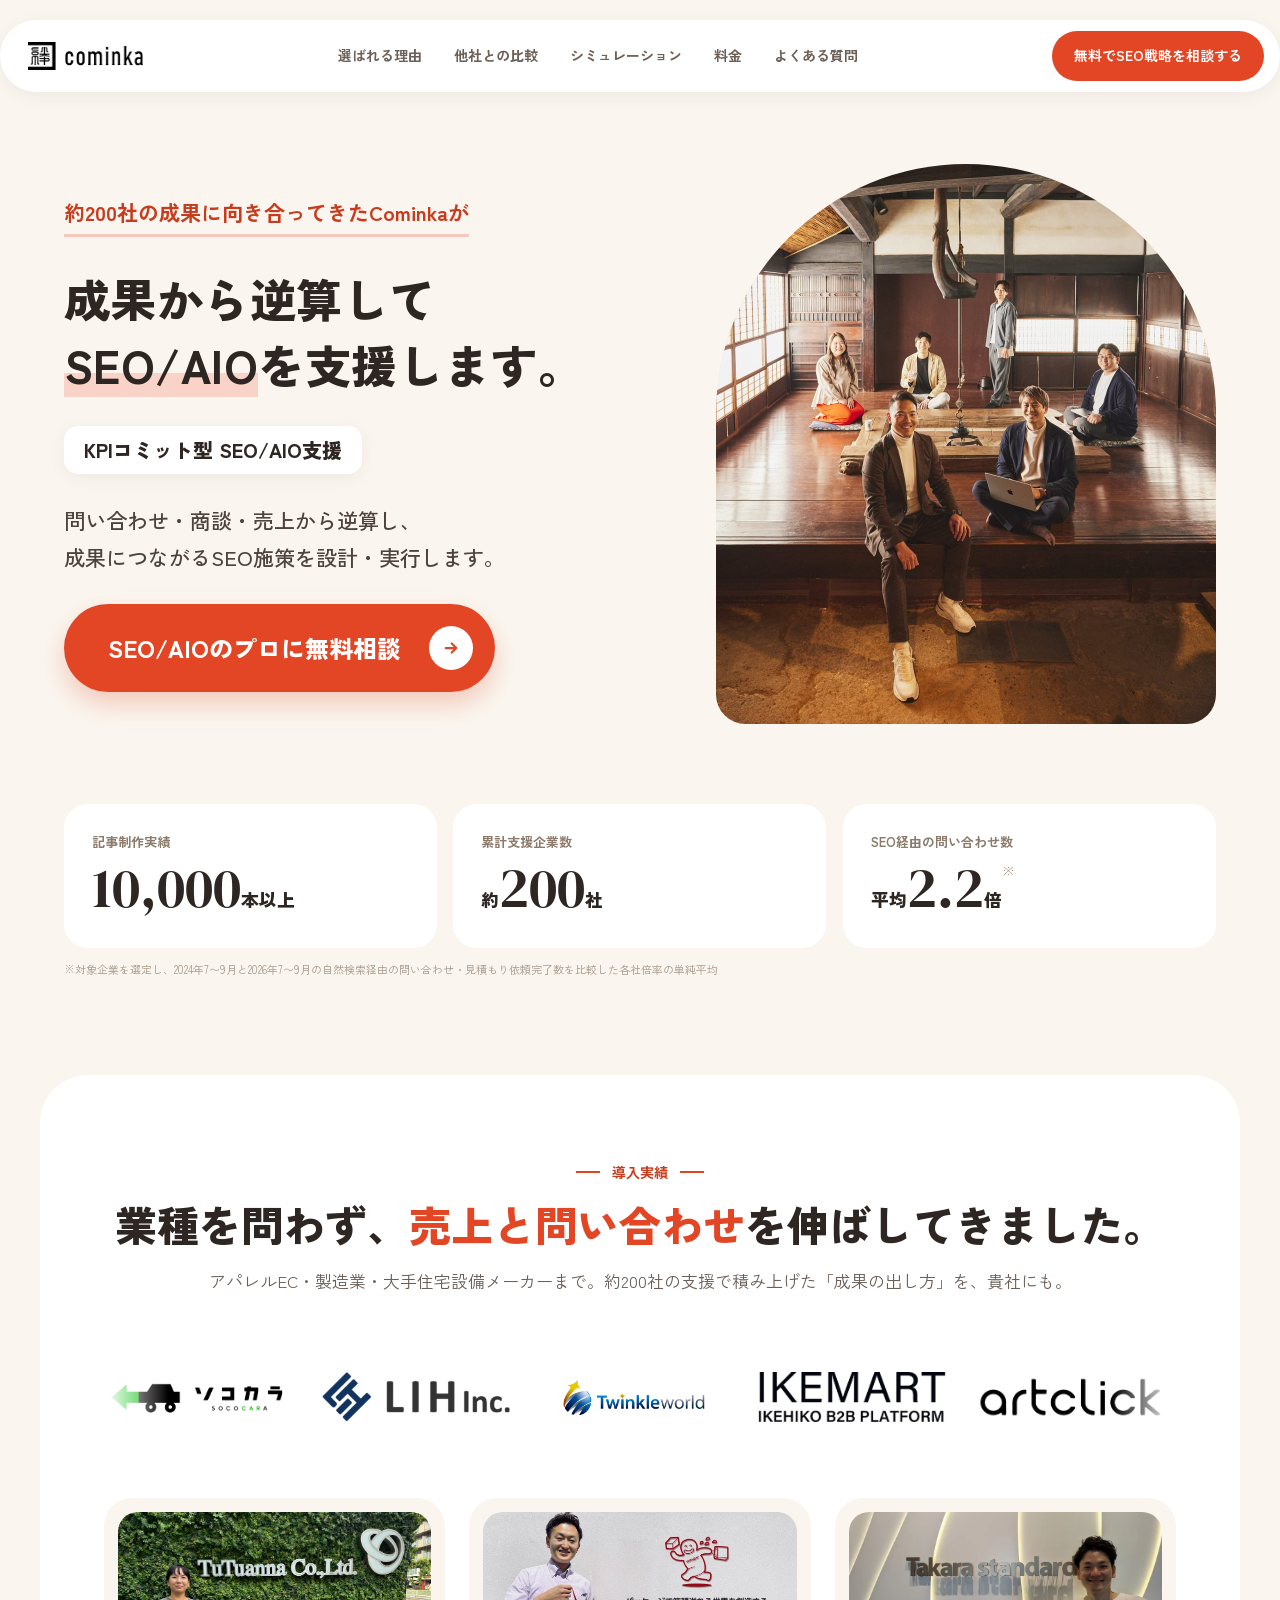
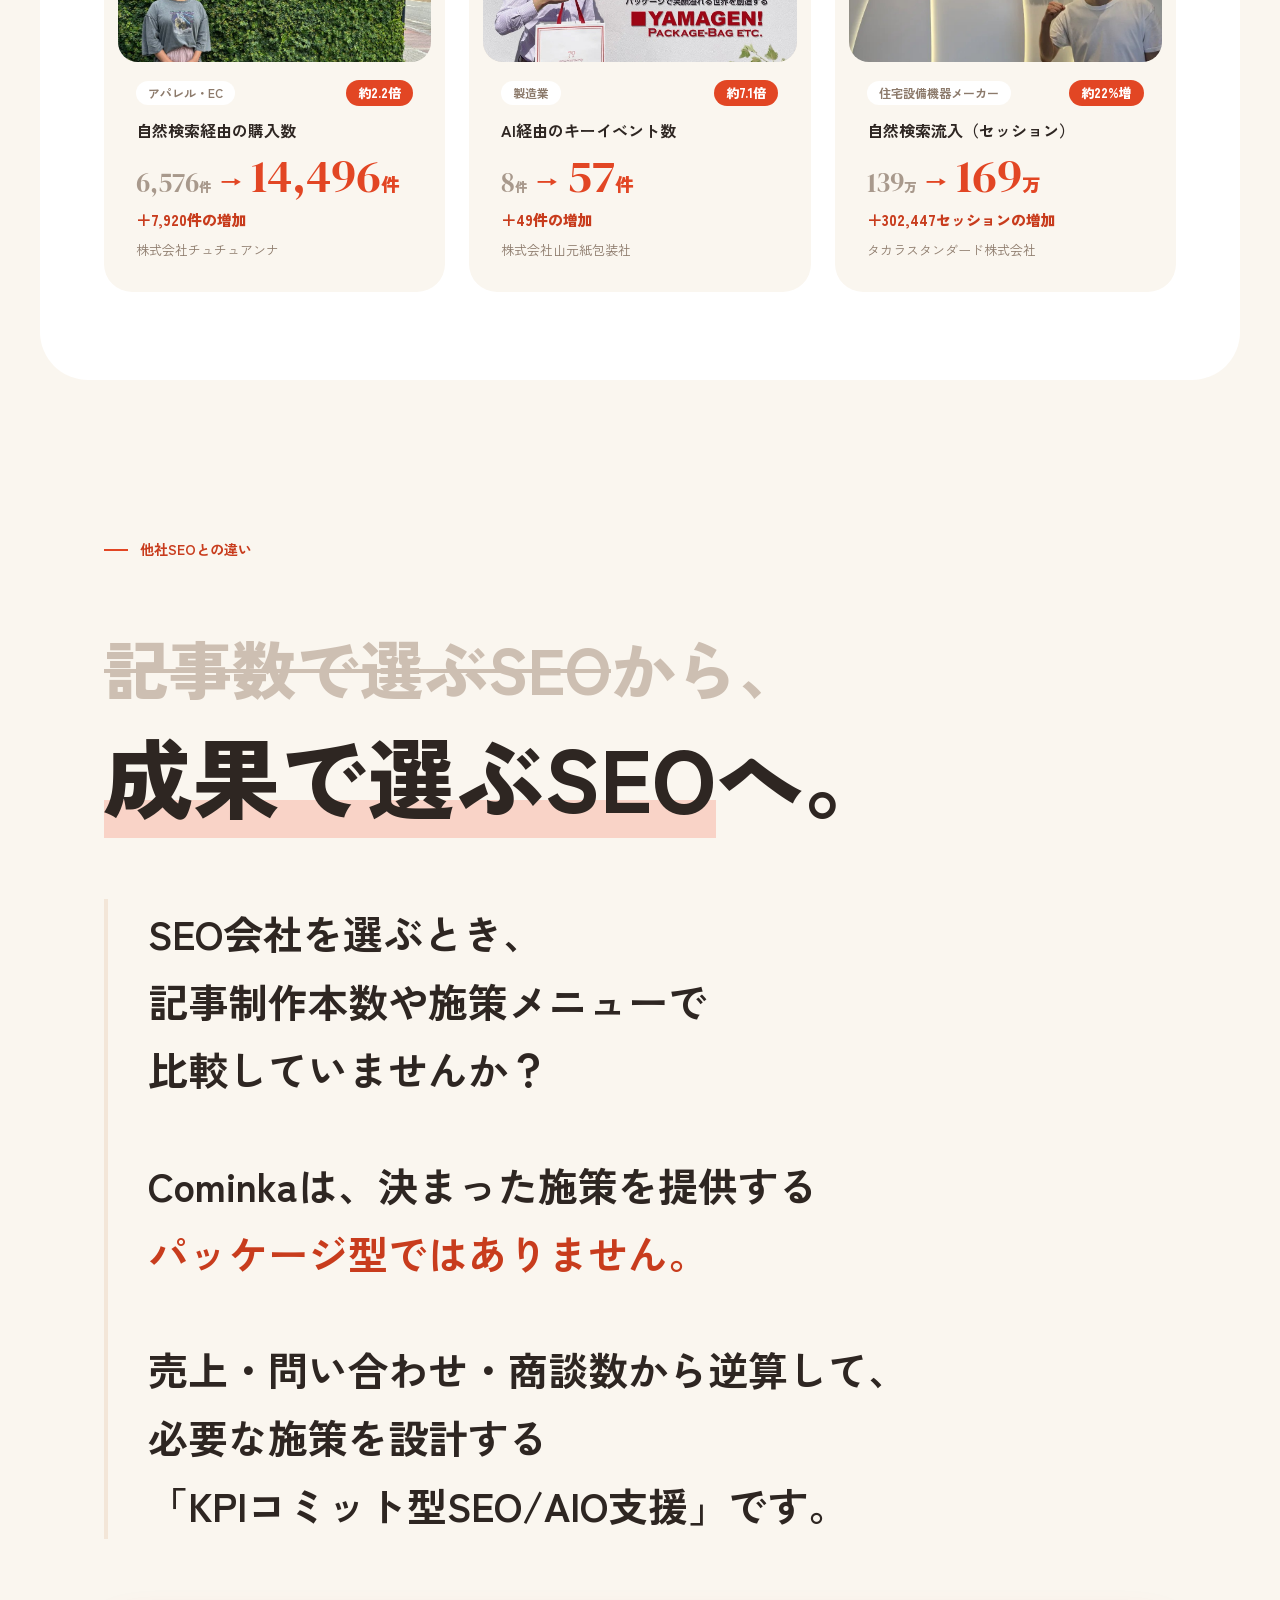
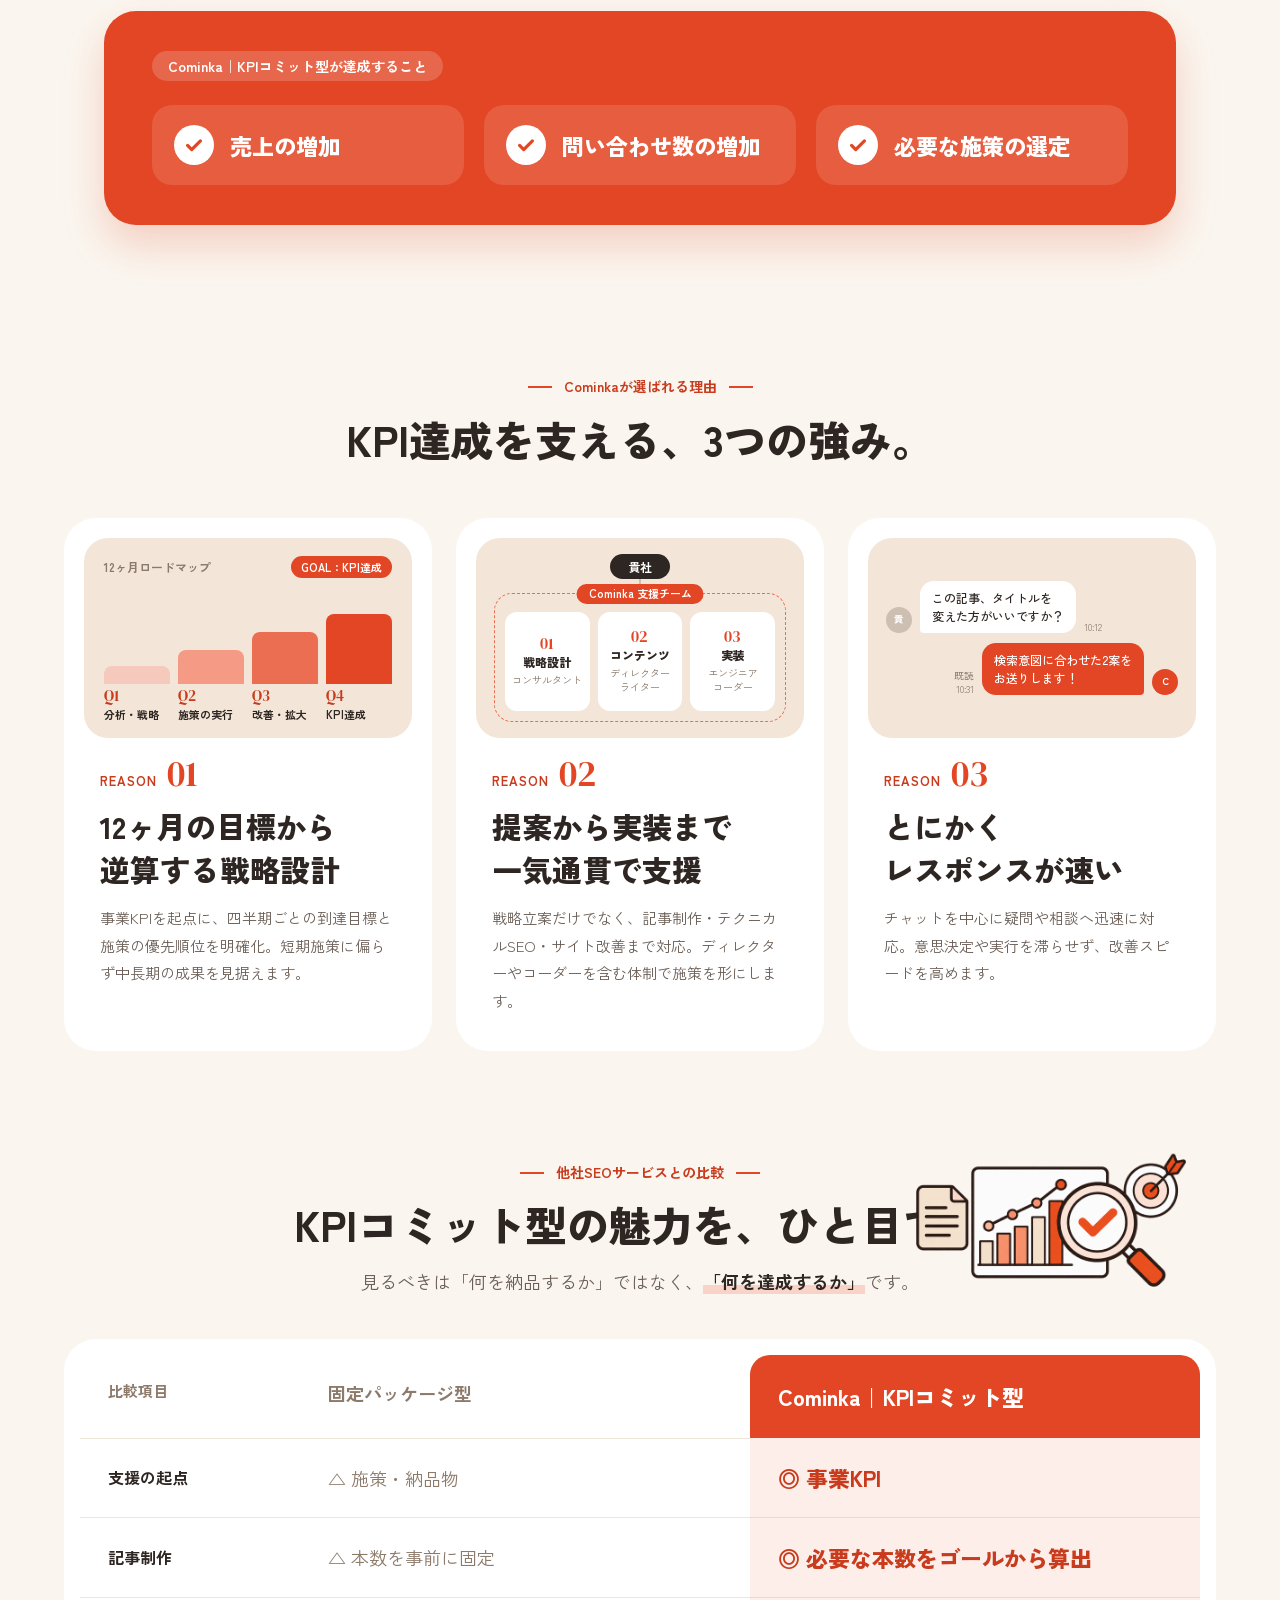
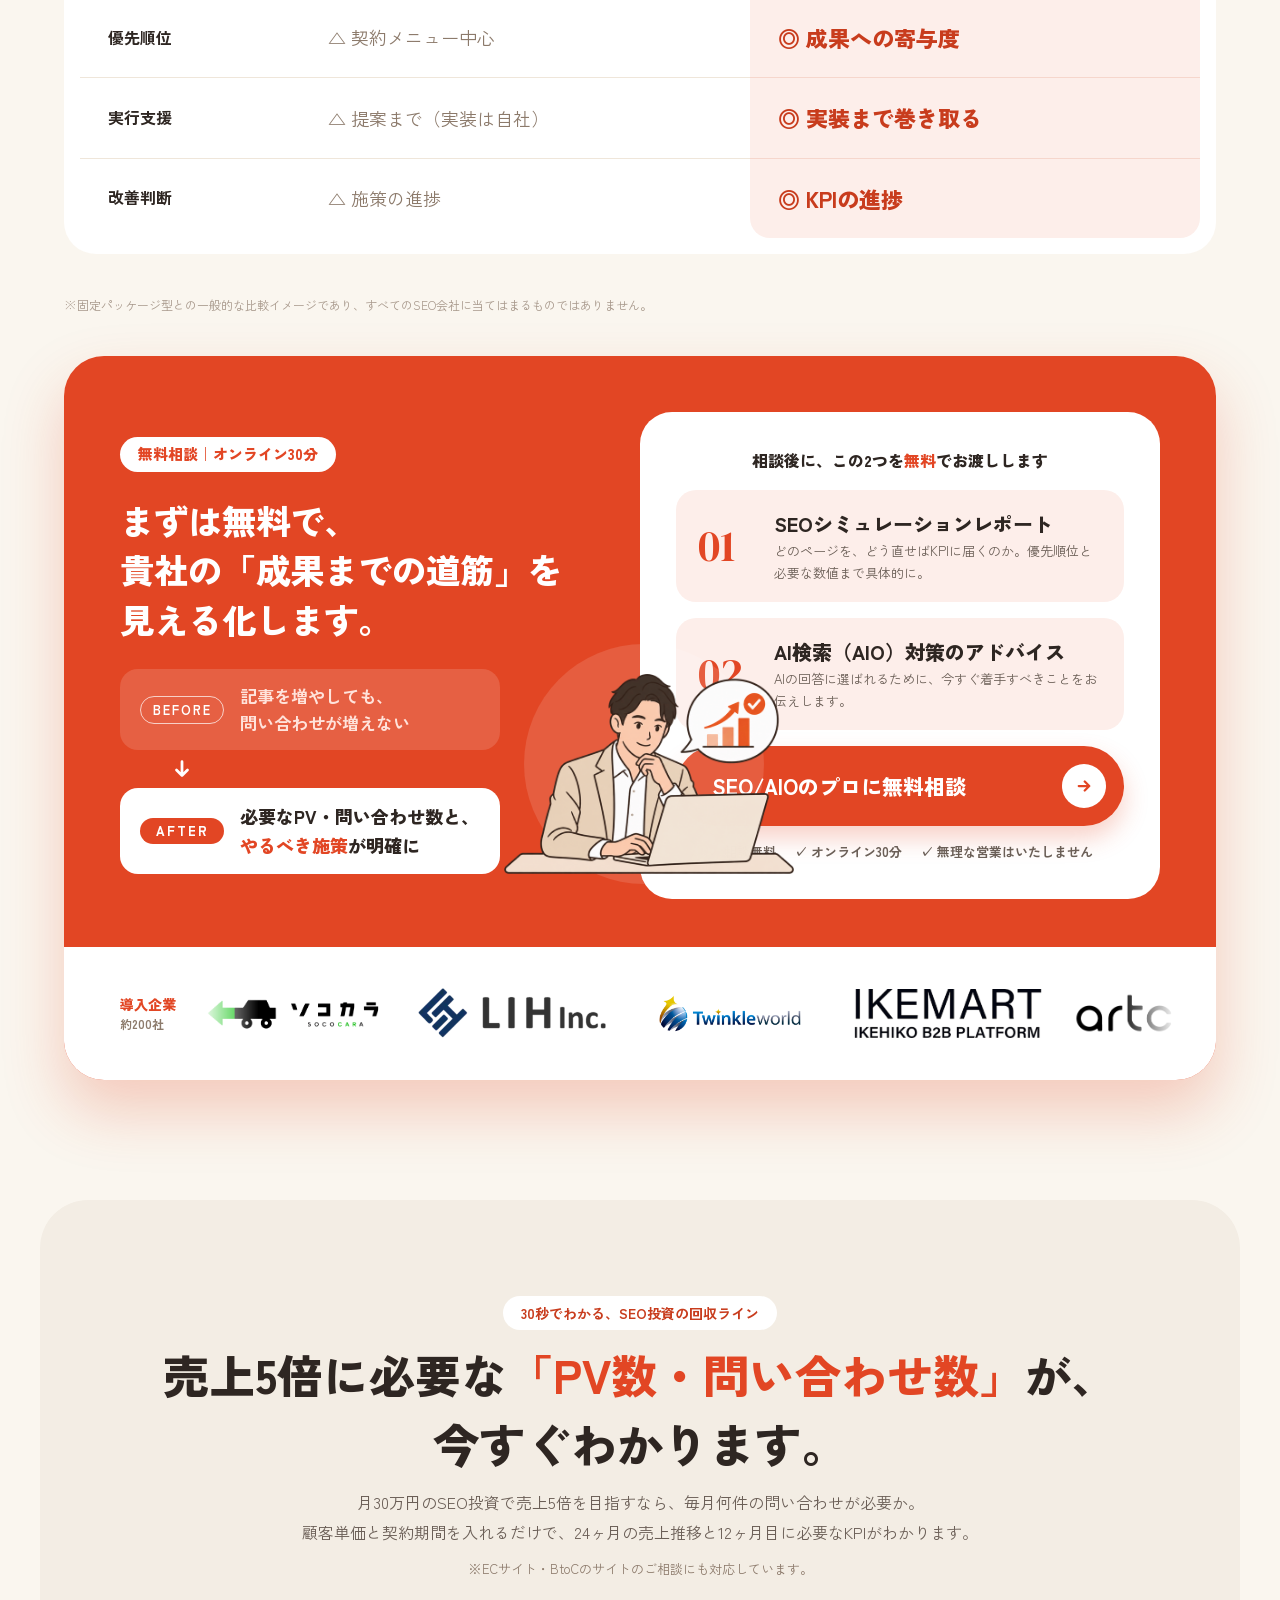
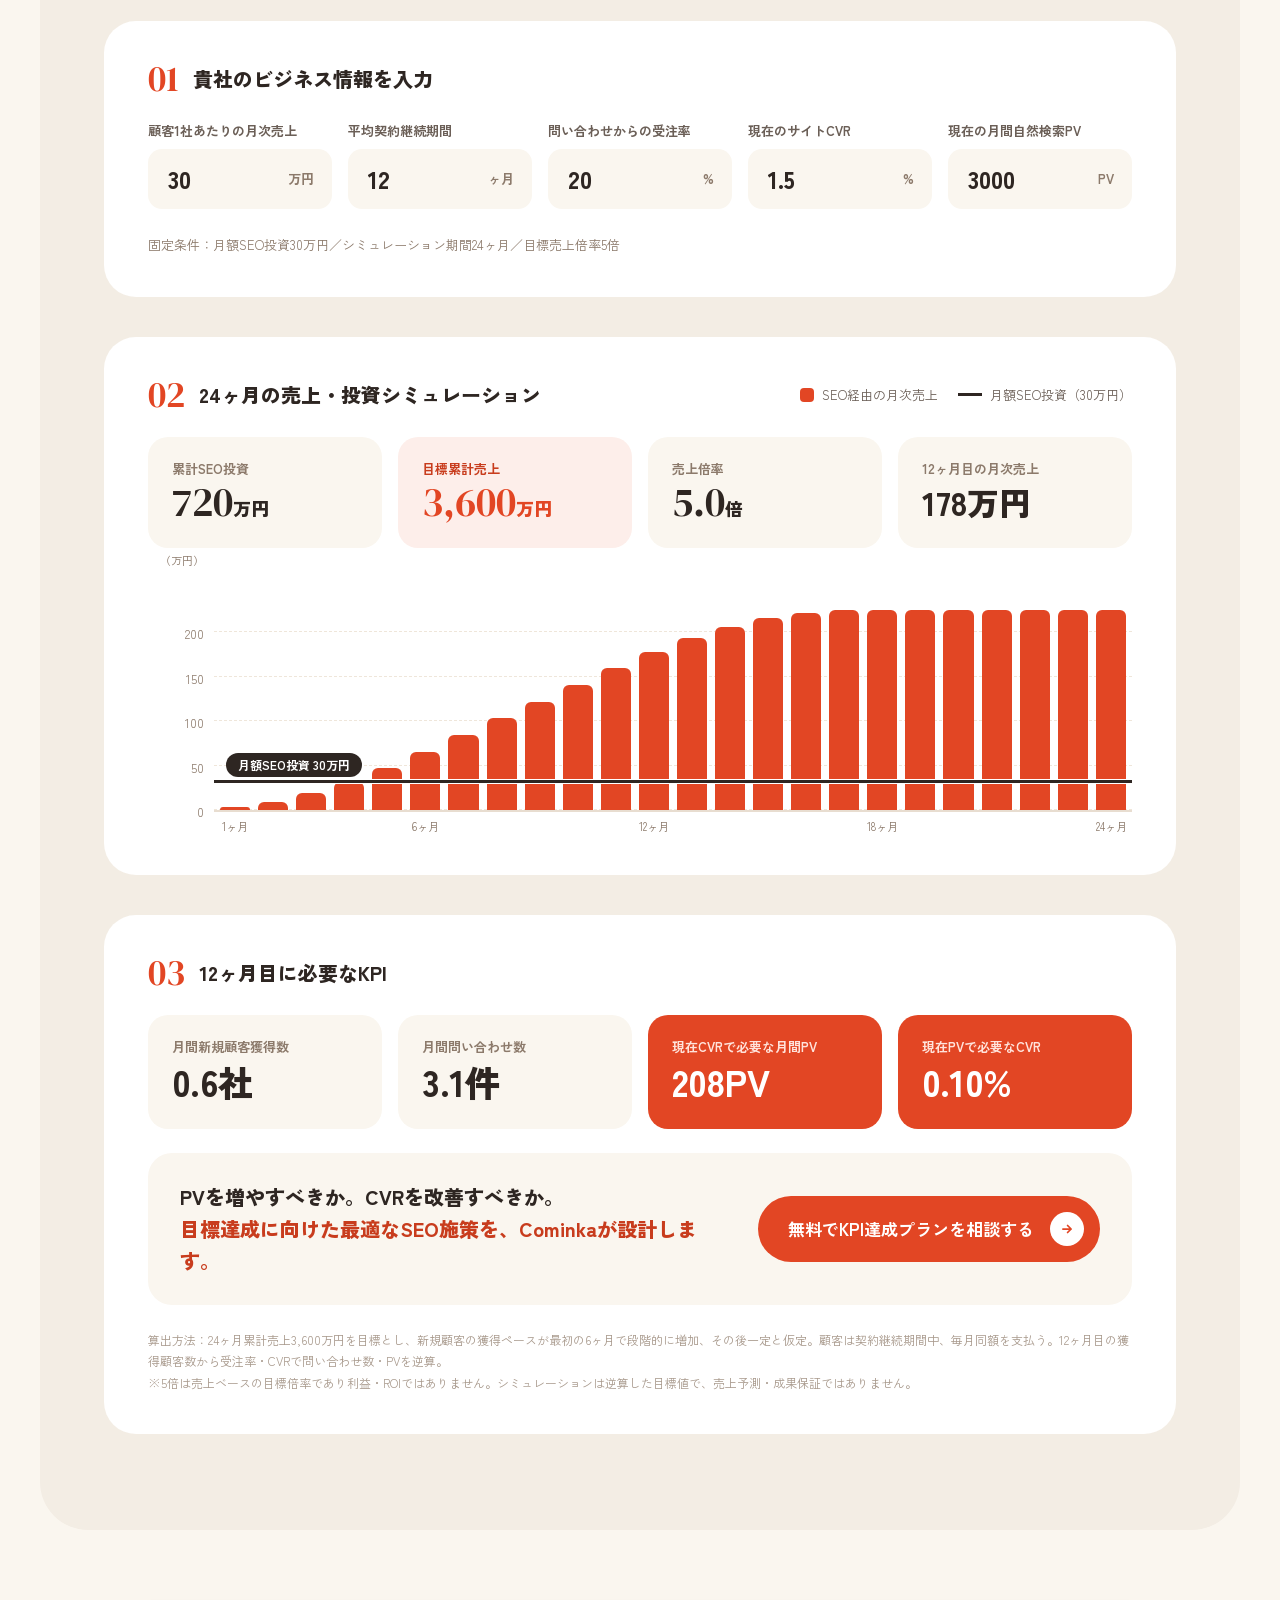
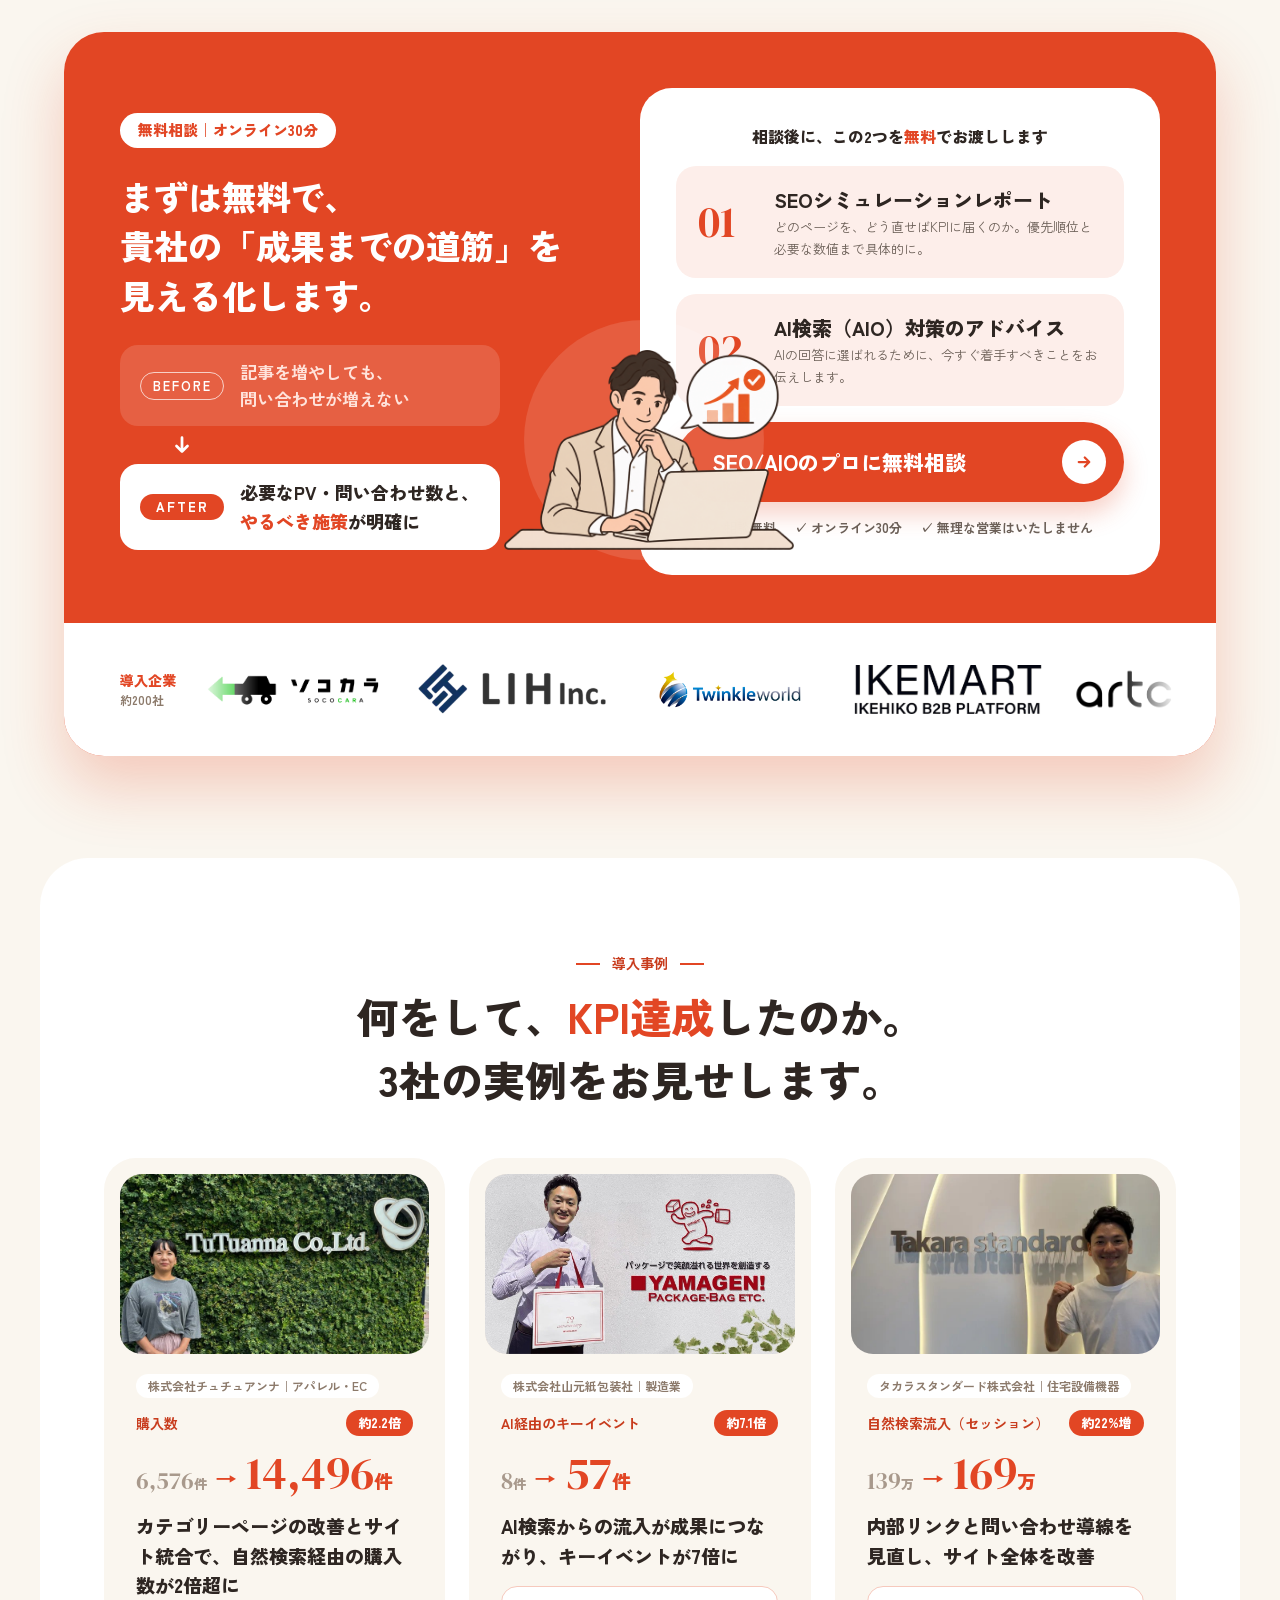
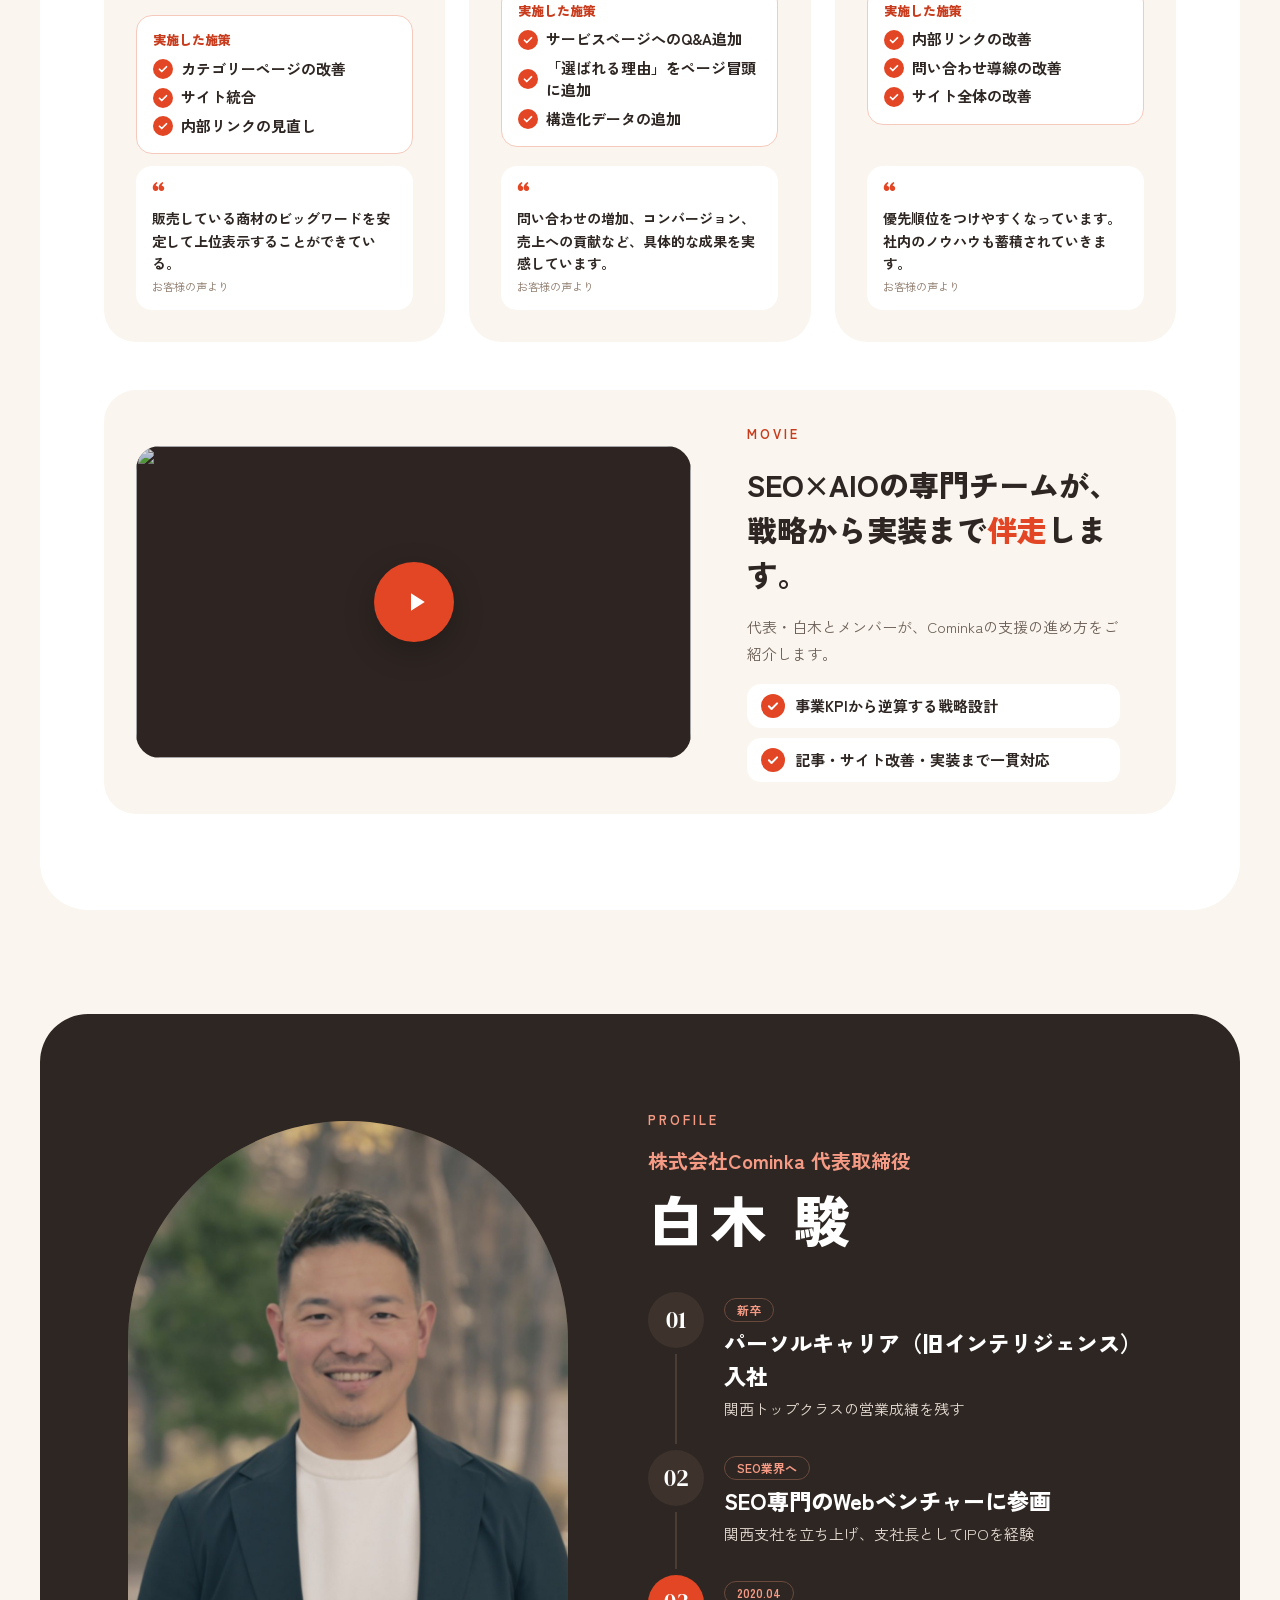
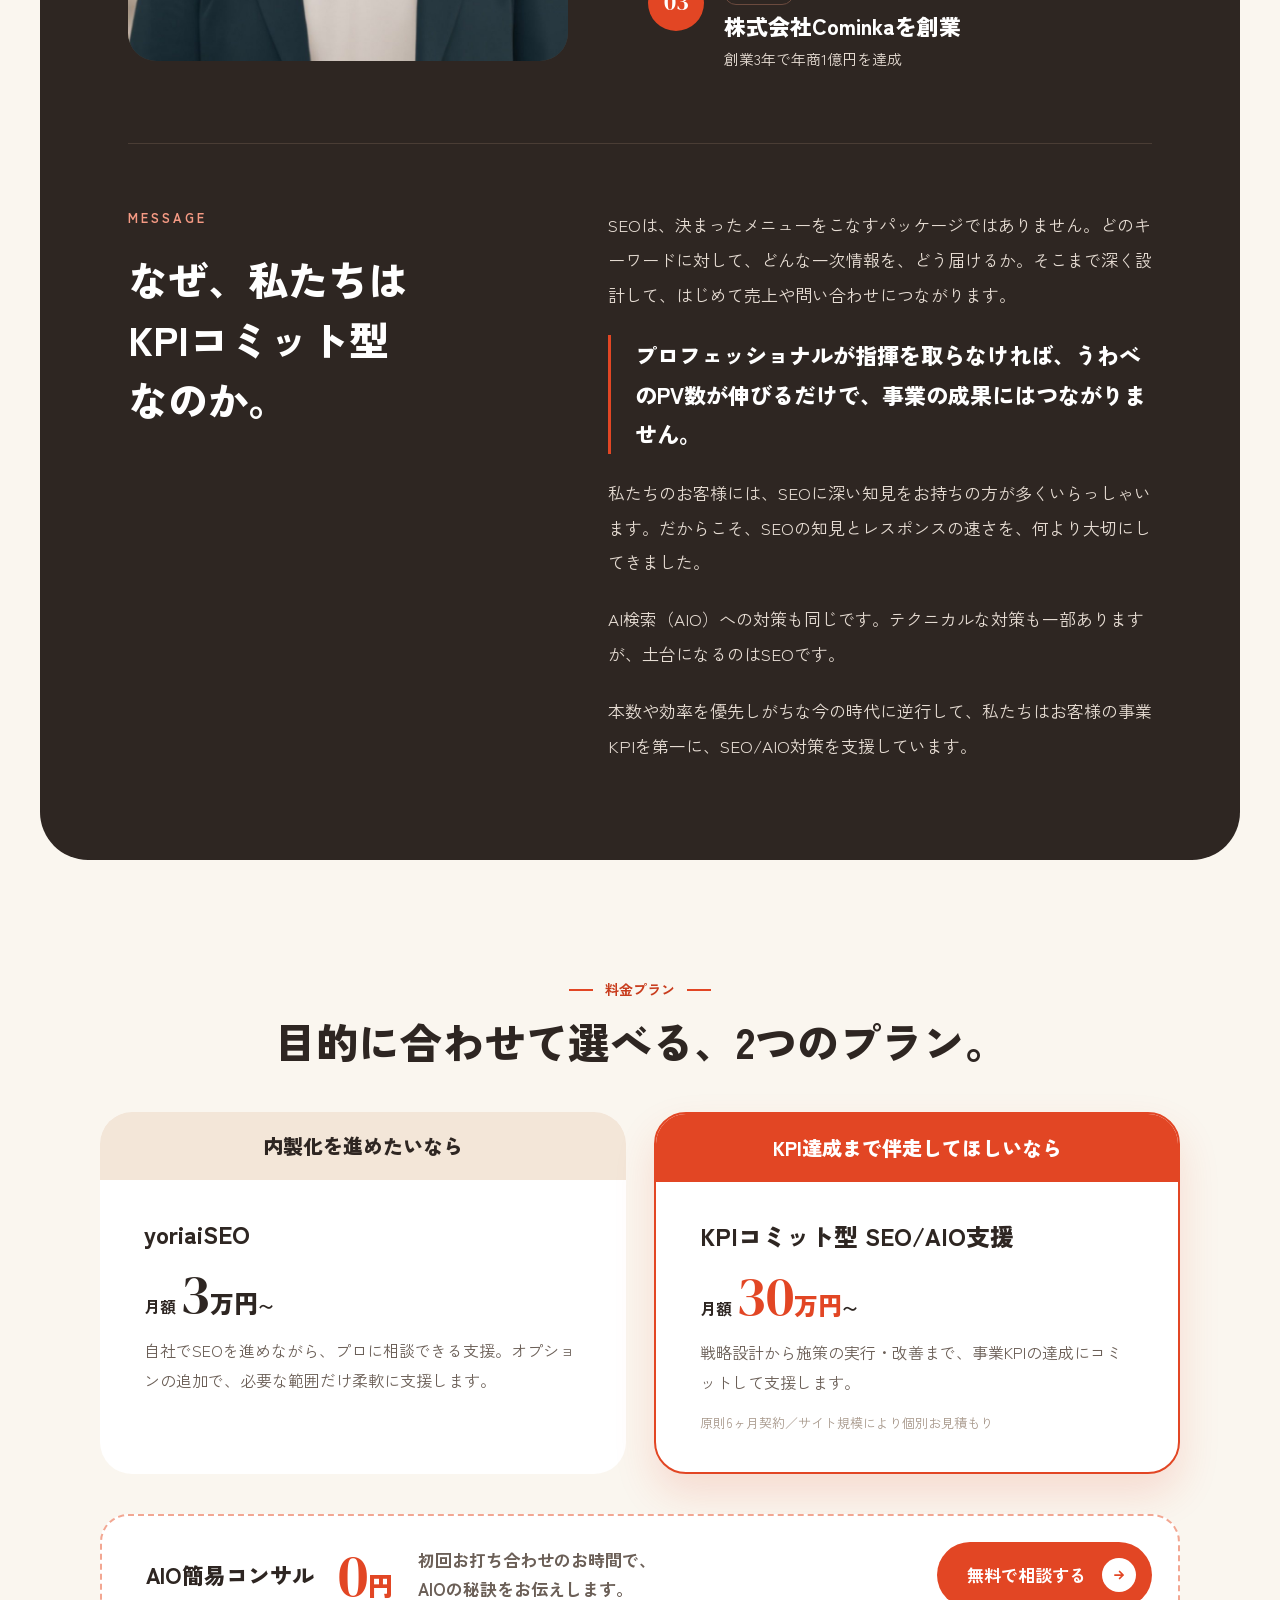
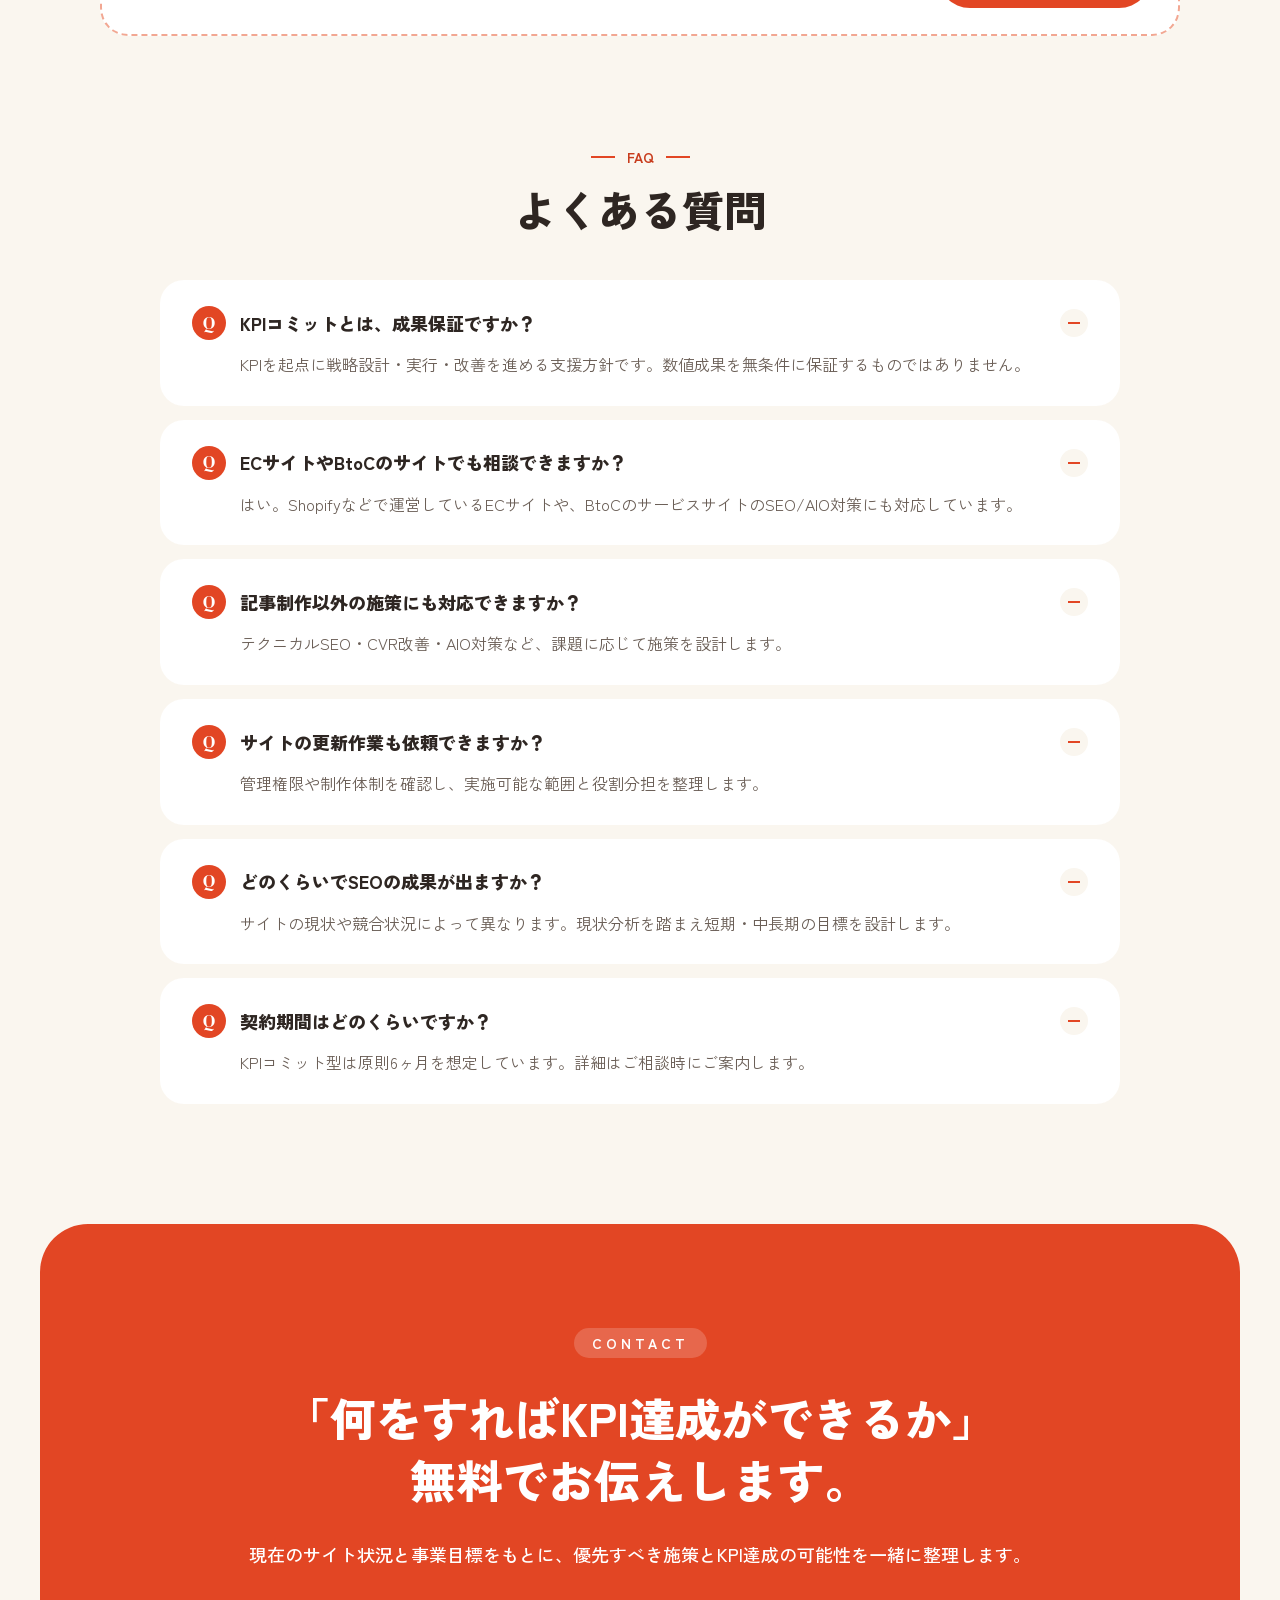
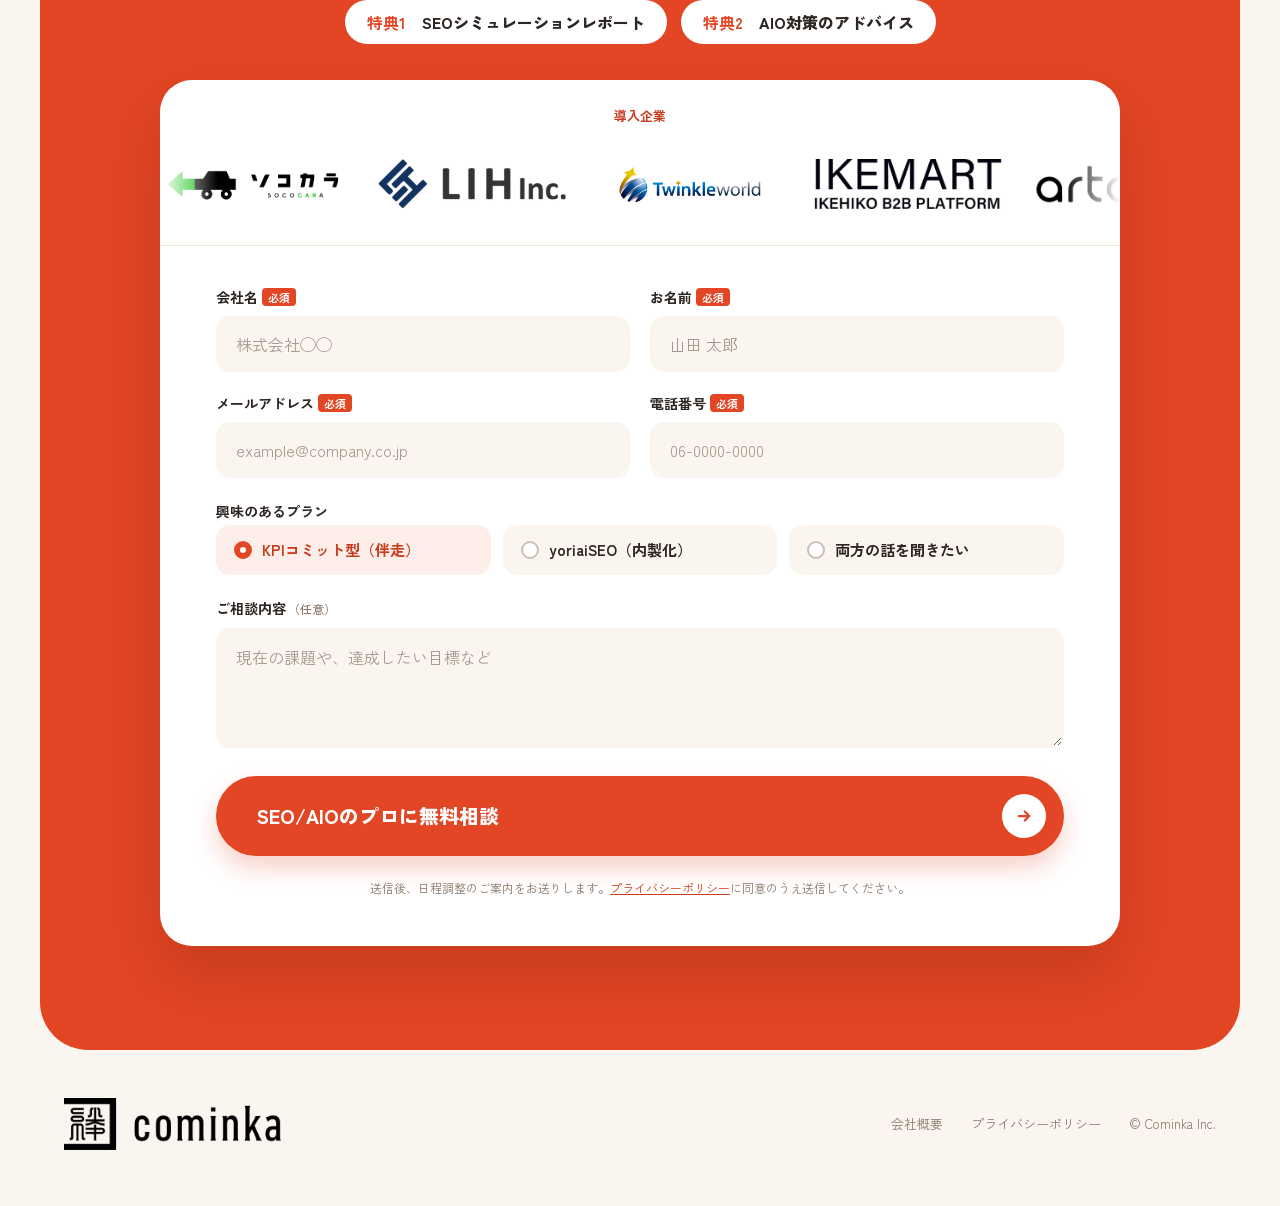
==== commit f1c1bf8e: "Update LP files (v2) Co-Authored-By: Claude Opus 4.6 (1M context) <noreply@anthropic.com>" ====
--- a/index.html
+++ b/index.html
@@ -1,6 +1,12 @@
 <!doctype html>
 <html lang="ja">
 <head>
+<script async src="https://www.googletagmanager.com/gtm.js?id=GTM-ND9ZBPRL"></script>
+<script>
+  window.dataLayer = window.dataLayer || [];
+  function gtag(){dataLayer.push(arguments);}
+  gtag('js', new Date());
+</script>
 <meta charset="utf-8">
 <meta name="viewport" content="width=device-width, initial-scale=1, viewport-fit=cover">
 <title>KPIコミット型 SEO/AIO支援｜成果から逆算するSEO対策 - 株式会社Cominka</title>
@@ -15,7 +21,6 @@
 <link rel="preconnect" href="https://fonts.gstatic.com" crossorigin>
 <link href="https://fonts.googleapis.com/css2?family=DM+Serif+Display&family=Zen+Kaku+Gothic+New:wght@400;500;700;900&display=swap" rel="stylesheet">
 <link rel="stylesheet" href="css/style.css">
-<!-- 計測タグ（GTM / Google広告）はここに設置してください -->
 </head>
 <body>
 
@@ -63,8 +68,8 @@
   <div class="wrap fv__grid">
     <div class="fv__copy">
       <p class="fv__catch">約200社の成果に向き合ってきたCominkaが</p>
-      <h1 class="fv__title">成果から逆算して<br><span class="hl">SEO/AIO</span>を<br class="sp-only">支援します。</h1>
-      <div class="fv__chip"><span class="fv__chip-ic">KPI</span>KPIコミット型 SEO/AIO支援</div>
+      <h1 class="fv__title"><span class="nw">成果から逆算して</span><br><span class="nw"><span class="hl">SEO/AIO</span>を<br class="sp-only">支援します。</span></h1>
+      <div class="fv__chip">KPIコミット型 SEO/AIO支援</div>
       <p class="fv__lead">問い合わせ・商談・売上から逆算し、<br>成果につながるSEO施策を設計・実行します。</p>
       <div><a class="btn btn--lg" href="#contact">SEO/AIOのプロに無料相談<span class="btn__arrow"><svg><use href="#i-arrow"/></svg></span></a></div>
     </div>
@@ -81,7 +86,6 @@
       <div class="stat"><p class="stat__label">記事制作実績</p><p class="stat__value">10,000<span class="u">本以上</span></p></div>
       <div class="stat"><p class="stat__label">累計支援企業数</p><p class="stat__value"><span class="u">約</span>200<span class="u">社</span></p></div>
       <div class="stat"><p class="stat__label">SEO経由の問い合わせ数</p><p class="stat__value"><span class="u">平均</span>2.2<span class="u">倍</span><sup>※</sup></p></div>
-      <div class="stat"><p class="stat__label">チャット返信時間</p><p class="stat__value"><span class="u">平均</span>6<span class="u">時間以内</span></p></div>
     </div>
     <p class="stats__note">※対象企業を選定し、2024年7〜9月と2026年7〜9月の自然検索経由の問い合わせ・見積もり依頼完了数を比較した各社倍率の単純平均</p>
   </div>
@@ -149,9 +153,9 @@
     <div class="achieve reveal">
       <p class="achieve__tag">Cominka｜KPIコミット型が達成すること</p>
       <ul class="achieve__list">
-        <li><span class="achieve__ic"><svg style="color:#E24624"><use href="#i-check"/></svg></span>問い合わせ数の増加</li>
-        <li><span class="achieve__ic"><svg style="color:#E24624"><use href="#i-check"/></svg></span>商談獲得の最大化</li>
-        <li><span class="achieve__ic"><svg style="color:#E24624"><use href="#i-check"/></svg></span>成果に必要な施策の選定</li>
+        <li><span class="achieve__ic"><svg style="color:#E24624"><use href="#i-check"/></svg></span><span class="achieve__txt">売上の増加</span></li>
+        <li><span class="achieve__ic"><svg style="color:#E24624"><use href="#i-check"/></svg></span><span class="achieve__txt">問い合わせ数の増加</span></li>
+        <li><span class="achieve__ic"><svg style="color:#E24624"><use href="#i-check"/></svg></span><span class="achieve__txt">必要な施策の選定</span></li>
       </ul>
     </div>
   </div>
@@ -207,7 +211,6 @@
           <div class="fig-chat">
             <div class="fig-chat__row"><span class="fig-chat__av">貴</span><span class="fig-chat__msg">この記事、タイトルを<br>変えた方がいいですか？</span><span class="fig-chat__time">10:12</span></div>
             <div class="fig-chat__row fig-chat__row--me"><span class="fig-chat__time">既読<br>10:31</span><span class="fig-chat__msg">検索意図に合わせた2案を<br>お送りします！</span><span class="fig-chat__av">C</span></div>
-            <span class="fig-chat__badge">平均返信 6時間以内</span>
           </div>
         </div>
         <div class="reason__txt">
@@ -261,7 +264,7 @@
       <div class="cta__main">
         <div class="cta__left">
           <p class="cta__badge">無料相談｜オンライン30分</p>
-          <h2 class="cta__title">まずは無料で、<br>貴社の「成果までの道筋」を<br>見える化します。</h2>
+          <h2 class="cta__title"><span class="nw">まずは無料で、</span><br><span class="nw">貴社の「成果までの道筋」を</span><br><span class="nw">見える化します。</span></h2>
           <div class="cta__ba">
             <div class="cta__rows">
               <div class="cta__row cta__row--before"><span class="cta__lbl">BEFORE</span><p>記事を増やしても、<br class="pc-only">問い合わせが増えない</p></div>
@@ -359,7 +362,7 @@
       <div class="cta__main">
         <div class="cta__left">
           <p class="cta__badge">無料相談｜オンライン30分</p>
-          <h2 class="cta__title">まずは無料で、<br>貴社の「成果までの道筋」を<br>見える化します。</h2>
+          <h2 class="cta__title"><span class="nw">まずは無料で、</span><br><span class="nw">貴社の「成果までの道筋」を</span><br><span class="nw">見える化します。</span></h2>
           <div class="cta__ba">
             <div class="cta__rows">
               <div class="cta__row cta__row--before"><span class="cta__lbl">BEFORE</span><p>記事を増やしても、<br class="pc-only">問い合わせが増えない</p></div>
@@ -452,7 +455,6 @@
           <p class="movie__desc">代表・白木とメンバーが、Cominkaの支援の進め方をご紹介します。</p>
           <ul class="movie__pts">
             <li><span class="check-ic"><svg style="color:#fff"><use href="#i-check"/></svg></span>事業KPIから逆算する戦略設計</li>
-            <li><span class="check-ic"><svg style="color:#fff"><use href="#i-check"/></svg></span>平均6時間以内のチャット返信</li>
             <li><span class="check-ic"><svg style="color:#fff"><use href="#i-check"/></svg></span>記事・サイト改善・実装まで一貫対応</li>
           </ul>
         </div>
@@ -483,7 +485,7 @@
       <div class="msg">
         <div class="msg__head reveal">
           <p class="label-en">MESSAGE</p>
-          <h2 class="msg__ttl">なぜ、私たちは<br>「KPIコミット型」<br>なのか。</h2>
+          <h2 class="msg__ttl">なぜ、私たちは<br>KPIコミット型<br>なのか。</h2>
         </div>
         <div class="msg__body reveal">
           <p>SEOは、決まったメニューをこなすパッケージではありません。どのキーワードに対して、どんな一次情報を、どう届けるか。そこまで深く設計して、はじめて売上や問い合わせにつながります。</p>
--- a/css/style.css
+++ b/css/style.css
@@ -56,6 +56,7 @@
 .u { font-family: var(--ff); font-weight: 900; }
 .hl { background: linear-gradient(transparent 64%, var(--highlight) 64%); }
 .c-orange { color: var(--orange); }
+.nw { white-space: nowrap; }
 .visually-hidden { position: absolute; width: 1px; height: 1px; overflow: hidden; clip: rect(0 0 0 0); white-space: nowrap; }
 
 .wrap { max-width: 1440px; margin: 0 auto; padding: 0 var(--gutter); }
@@ -128,15 +129,15 @@
 /* ---------- FV ---------- */
 .fv { padding: 72px 0 80px; }
 .fv__grid { display: grid; grid-template-columns: minmax(0, 1fr) 540px; gap: 64px; align-items: center; }
-.fv__copy { display: flex; flex-direction: column; gap: 28px; }
+.fv__copy { display: flex; flex-direction: column; gap: 28px; container-type: inline-size; }
 .fv__catch {
   align-self: flex-start; font-size: 21px; font-weight: 700; color: var(--orange-dark); line-height: 1.6;
   border-bottom: 3px solid var(--salmon-light); padding-bottom: 4px;
 }
-.fv__title { font-size: 58px; font-weight: 900; line-height: 1.45; letter-spacing: .01em; }
+.fv__title { font-size: min(58px, 8.4cqi); font-weight: 900; line-height: 1.45; letter-spacing: .01em; }
 .fv__chip {
   align-self: flex-start; display: flex; align-items: center; gap: 10px; background: var(--white); border-radius: 14px;
-  padding: 10px 20px 10px 10px; box-shadow: var(--shadow-soft); font-weight: 900; font-size: 20px; line-height: 1.4;
+  padding: 10px 20px; box-shadow: var(--shadow-soft); font-weight: 900; font-size: 20px; line-height: 1.4;
 }
 .fv__chip-ic {
   width: 36px; height: 36px; border-radius: 10px; background: var(--orange); color: var(--white);
@@ -151,11 +152,11 @@
 .fv__arch img { width: 100%; height: 100%; object-fit: cover; object-position: 50% 40%; }
 
 /* ---------- stats ---------- */
-.stats__grid { display: grid; grid-template-columns: repeat(4, minmax(0, 1fr)); gap: 16px; }
-.stat { background: var(--white); border-radius: 24px; padding: 28px; display: flex; flex-direction: column; gap: 4px; }
+.stats__grid { display: grid; grid-template-columns: repeat(3, minmax(0, 1fr)); gap: 16px; }
+.stat { background: var(--white); border-radius: 24px; padding: 28px; display: flex; flex-direction: column; gap: 4px; container-type: inline-size; }
 .stat__label { font-size: 13px; font-weight: 700; color: var(--muted); line-height: 1.5; }
-.stat__value { font-family: var(--ff-num); font-size: 56px; line-height: 1.15; white-space: nowrap; }
-.stat__value .u { font-size: 18px; }
+.stat__value { font-family: var(--ff-num); font-size: min(56px, 21cqi); line-height: 1.15; white-space: nowrap; }
+.stat__value .u { font-size: .32em; }
 .stat__value sup { font-family: var(--ff); font-size: 12px; vertical-align: top; position: relative; top: 8px; color: var(--muted); }
 .stats__note { font-size: 11px; color: var(--sub); margin-top: 12px; line-height: 1.7; }
 
@@ -176,24 +177,24 @@
 .rcard__img { height: 150px; border-radius: 20px; overflow: hidden; background: var(--beige); margin-bottom: 18px; }
 .rcard__img img { width: 100%; height: 100%; object-fit: cover; }
 .rcard__img--top img { object-position: 50% 0; }
-.rcard__body { padding: 0 18px; display: flex; flex-direction: column; gap: 6px; }
+.rcard__body { padding: 0 18px; display: flex; flex-direction: column; gap: 6px; container-type: inline-size; }
 .rcard__meta { display: flex; align-items: center; justify-content: space-between; gap: 8px; }
 .rcard__label { font-size: 16px; font-weight: 700; margin-top: 6px; line-height: 1.6; }
 .rcard__plus { font-size: 15px; font-weight: 900; color: var(--orange-dark); line-height: 1.6; }
 .rcard__co { font-size: 13px; color: var(--muted); line-height: 1.6; margin-top: 2px; }
 
-/* before → after */
-.ba { display: flex; align-items: baseline; flex-wrap: wrap; column-gap: 10px; line-height: 1.1; }
-.ba__before { font-family: var(--ff-num); font-size: 32px; color: var(--sub); white-space: nowrap; }
-.ba__before .u { font-size: 15px; }
-.ba__arrow { font-family: var(--ff); font-weight: 900; font-size: 26px; color: var(--orange); transform: translateY(-2px); }
-.ba__after { font-family: var(--ff-num); font-size: 56px; color: var(--orange); white-space: nowrap; }
-.ba__after .u { font-size: 22px; }
-.ba--sm .ba__before { font-size: 24px; }
-.ba--sm .ba__before .u { font-size: 13px; }
-.ba--sm .ba__arrow { font-size: 22px; }
-.ba--sm .ba__after { font-size: 46px; }
-.ba--sm .ba__after .u { font-size: 19px; }
+/* before → after（カード幅に合わせて1行に収める） */
+.ba { display: flex; align-items: baseline; flex-wrap: nowrap; column-gap: .18em; line-height: 1.1; font-size: min(56px, 17cqi); white-space: nowrap; }
+.ba__before { font-family: var(--ff-num); font-size: .571em; color: var(--sub); }
+.ba__before .u { font-size: .47em; }
+.ba__arrow { font-family: var(--ff); font-weight: 900; font-size: .464em; color: var(--orange); transform: translateY(-2px); }
+.ba__after { font-family: var(--ff-num); font-size: 1em; color: var(--orange); }
+.ba__after .u { font-size: .393em; }
+.ba--sm { font-size: min(46px, 17cqi); }
+.ba--sm .ba__before { font-size: .52em; }
+.ba--sm .ba__before .u { font-size: .54em; }
+.ba--sm .ba__arrow { font-size: .48em; }
+.ba--sm .ba__after .u { font-size: .41em; }
 
 /* ---------- big statement ---------- */
 .statement { padding: 120px 0 112px; }
@@ -214,7 +215,8 @@
 }
 .achieve__tag { align-self: flex-start; background: rgba(255, 255, 255, .18); border-radius: 999px; padding: 4px 16px; font-size: 14px; font-weight: 700; line-height: 1.6; }
 .achieve__list { list-style: none; margin: 0; padding: 0; display: grid; grid-template-columns: repeat(3, minmax(0, 1fr)); gap: 20px; }
-.achieve__list li { display: flex; align-items: center; gap: 16px; background: rgba(255, 255, 255, .12); border-radius: 20px; padding: 20px 22px; font-size: 23px; font-weight: 900; line-height: 1.4; }
+.achieve__list li { display: flex; align-items: center; gap: 16px; background: rgba(255, 255, 255, .12); border-radius: 20px; padding: 20px 22px; font-size: 23px; font-weight: 900; line-height: 1.4; white-space: nowrap; container-type: inline-size; }
+.achieve__txt { font-size: min(23px, calc((100cqi - 60px) / 9.4)); }
 .achieve__ic { flex: none; width: 40px; height: 40px; border-radius: 50%; background: var(--white); display: flex; align-items: center; justify-content: center; }
 .achieve__ic svg { width: 22px; height: 22px; }
 
@@ -286,9 +288,9 @@
 /* ---------- CTA block ---------- */
 .cta { background: var(--orange); color: var(--white); border-radius: 40px; overflow: hidden; display: flex; flex-direction: column; box-shadow: 0 30px 60px rgba(226, 70, 36, .25); }
 .cta__main { padding: 56px 56px 48px; display: grid; grid-template-columns: minmax(0, 1fr) 520px; gap: 48px; align-items: center; position: relative; }
-.cta__left { display: flex; flex-direction: column; gap: 24px; }
+.cta__left { display: flex; flex-direction: column; gap: 24px; container-type: inline-size; }
 .cta__badge { align-self: flex-start; background: var(--white); color: var(--orange); border-radius: 999px; padding: 6px 18px; font-size: 15px; font-weight: 900; line-height: 1.5; }
-.cta__title { font-size: 44px; font-weight: 900; line-height: 1.45; }
+.cta__title { font-size: min(44px, 7.3cqi); font-weight: 900; line-height: 1.45; }
 .cta__ba { display: grid; grid-template-columns: 380px minmax(0, 1fr); gap: 16px; align-items: end; }
 .cta__rows { display: flex; flex-direction: column; gap: 8px; }
 .cta__row { display: flex; align-items: center; gap: 16px; border-radius: 18px; padding: 14px 20px; }
@@ -380,7 +382,7 @@
 .ccard__img { height: 180px; border-radius: 22px; overflow: hidden; background: var(--beige); }
 .ccard__img img { width: 100%; height: 100%; object-fit: cover; }
 .ccard__img--top img { object-position: 50% 0; }
-.ccard__body { padding: 0 16px; display: flex; flex-direction: column; gap: 12px; flex: 1; }
+.ccard__body { padding: 0 16px; display: flex; flex-direction: column; gap: 12px; flex: 1; container-type: inline-size; }
 .ccard__body .tag-pill { align-self: flex-start; }
 .ccard__kpi { display: flex; align-items: center; justify-content: space-between; gap: 8px; }
 .ccard__kpi-l { font-size: 14px; font-weight: 700; color: var(--orange-dark); line-height: 1.5; }
@@ -538,17 +540,13 @@
   .site-header { margin: 16px 24px 0; }
   .site-header__nav { gap: 20px; font-size: 13px; }
   .fv__grid { grid-template-columns: minmax(0, 1fr) 440px; gap: 40px; }
-  .fv__title { font-size: 48px; }
   .fv__visual { height: 500px; }
   .fv__arch { inset: 0; }
-  .stat__value { font-size: 46px; }
   .results__panel, .cases__panel, .sim__panel { padding: 72px 40px; }
-  .ba__after { font-size: 46px; }
   .statement .wrap { padding: 0 64px; }
   .statement__from { font-size: 52px; }
   .statement__to { font-size: 72px; }
   .statement__body { font-size: 32px; }
-  .achieve__list li { font-size: 19px; }
   .reason__title { font-size: 25px; }
   .compare__illust { width: 200px; right: 0; }
   .cta__main { grid-template-columns: 1fr; padding: 48px 40px; }
@@ -565,9 +563,7 @@
 @media (max-width: 1023px) {
   .site-header__nav { display: none; }
   .fv__grid { grid-template-columns: minmax(0, 1fr) 360px; }
-  .fv__title { font-size: 40px; }
   .fv__visual { height: 420px; }
-  .stats__grid { grid-template-columns: repeat(2, minmax(0, 1fr)); }
   .rcards, .ccards, .reason-grid { grid-template-columns: 1fr; max-width: 560px; margin: 0 auto; width: 100%; }
   .achieve__list { grid-template-columns: 1fr; }
   .kpis { grid-template-columns: repeat(2, minmax(0, 1fr)); }
@@ -620,8 +616,9 @@
   .stats__grid { gap: 10px; }
   .stat { padding: 16px 16px 14px; border-radius: 18px; }
   .stat__label { font-size: 11px; }
-  .stat__value { font-size: 34px; }
-  .stat__value .u { font-size: 13px; }
+  .stats__grid { grid-template-columns: repeat(2, minmax(0, 1fr)); }
+  .stats__grid .stat:first-child { grid-column: 1 / -1; }
+  .stat__value { font-size: min(38px, 21cqi); }
   .stats__note { font-size: 10px; }
 
   /* results */
@@ -634,10 +631,6 @@
   .rcard__img { height: 150px; border-radius: 16px; margin-bottom: 14px; }
   .rcard__body { padding: 0 10px; }
   .rcard__label { font-size: 14px; }
-  .ba__before { font-size: 26px; }
-  .ba__after { font-size: 44px; }
-  .ba__after .u { font-size: 18px; }
-  .ba--sm .ba__after { font-size: 40px; }
 
   /* statement */
   .statement { padding: 64px 0 56px; }
@@ -648,7 +641,8 @@
   .achieve { padding: 24px 18px; border-radius: 24px; gap: 16px; }
   .achieve__tag { font-size: 12px; }
   .achieve__list { gap: 10px; }
-  .achieve__list li { font-size: 17px; padding: 14px 16px; gap: 12px; border-radius: 16px; }
+  .achieve__list li { padding: 14px 16px; gap: 12px; border-radius: 16px; }
+  .achieve__txt { font-size: 17px; }
   .achieve__ic { width: 32px; height: 32px; }
   .achieve__ic svg { width: 18px; height: 18px; }
 
@@ -684,7 +678,6 @@
   .cta__main { padding: 32px 16px 20px; gap: 24px; }
   .cta__left { gap: 16px; }
   .cta__badge { font-size: 13px; padding: 4px 14px; }
-  .cta__title { font-size: 23px; }
   .cta__ba { grid-template-columns: 1fr; gap: 0; }
   .cta__illust { order: -1; margin-bottom: 12px; justify-content: center; }
   .cta__illust img { width: 230px; margin-left: 0; }
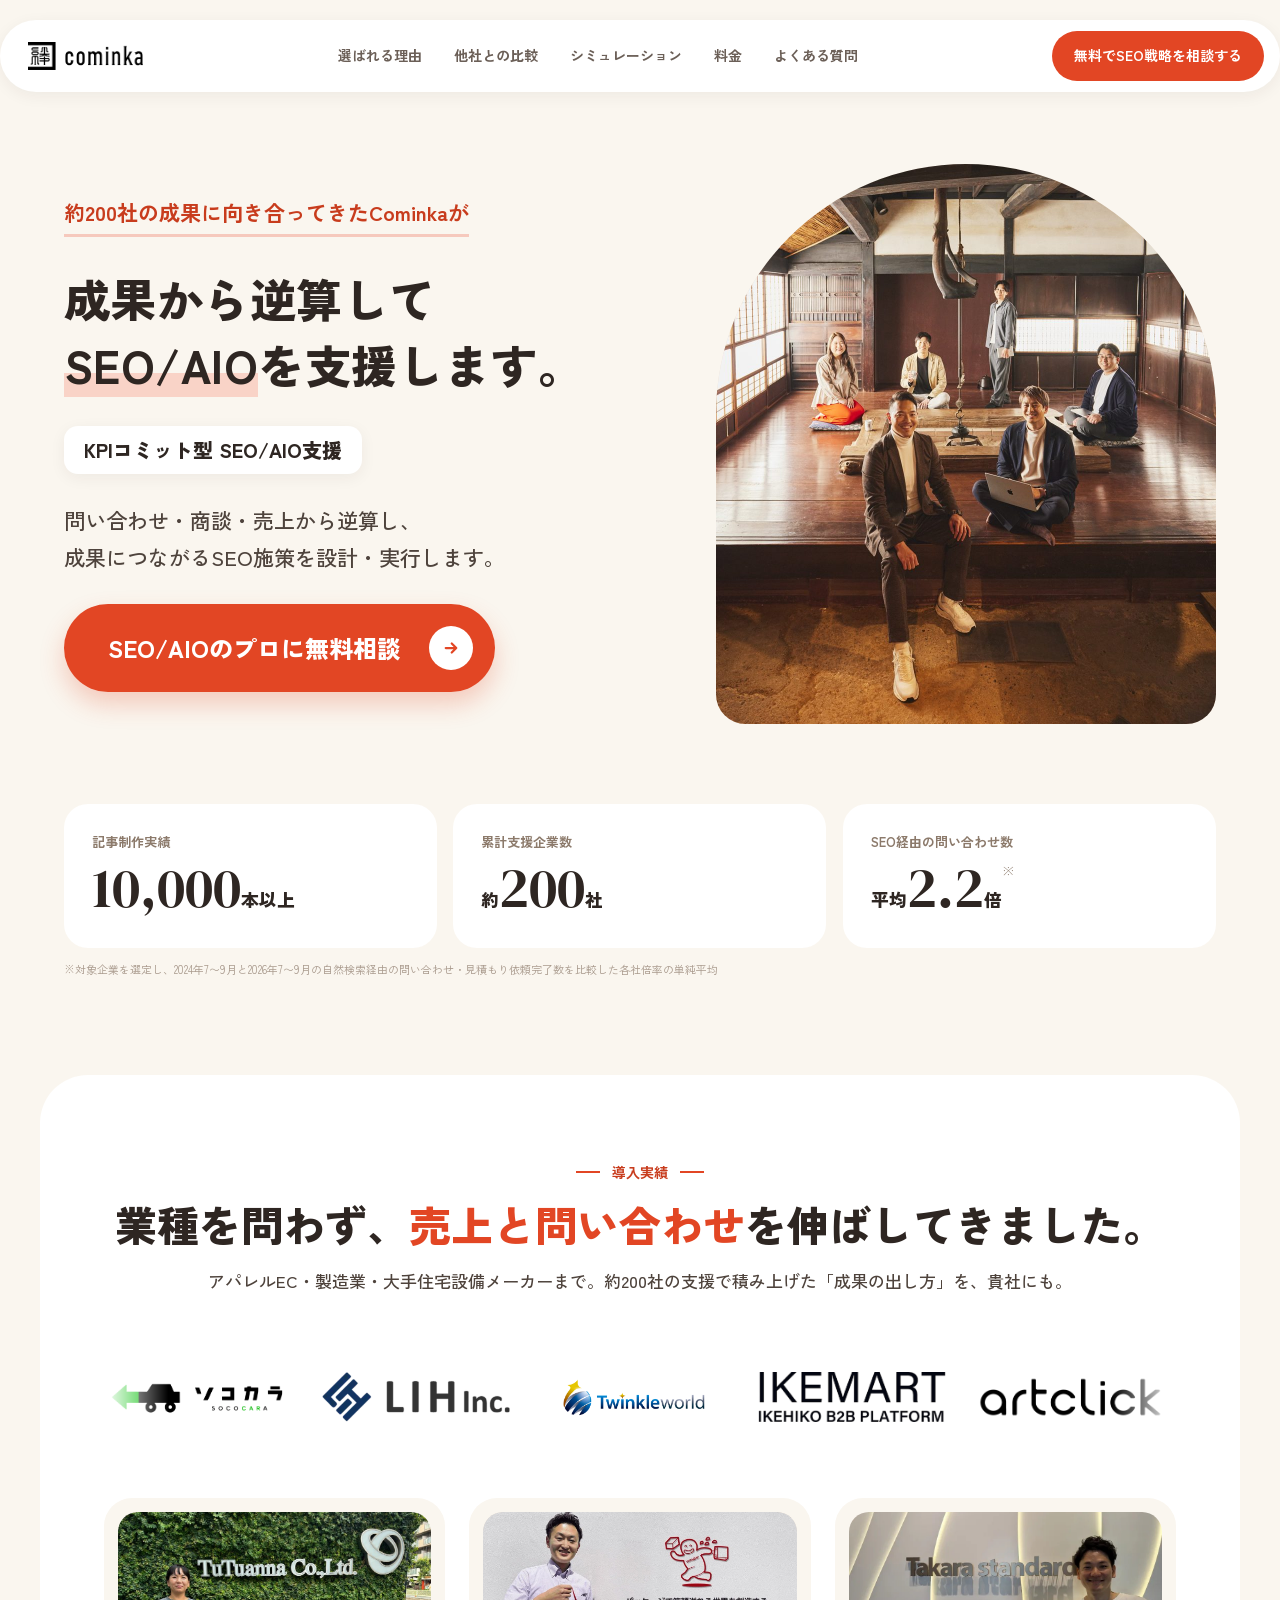
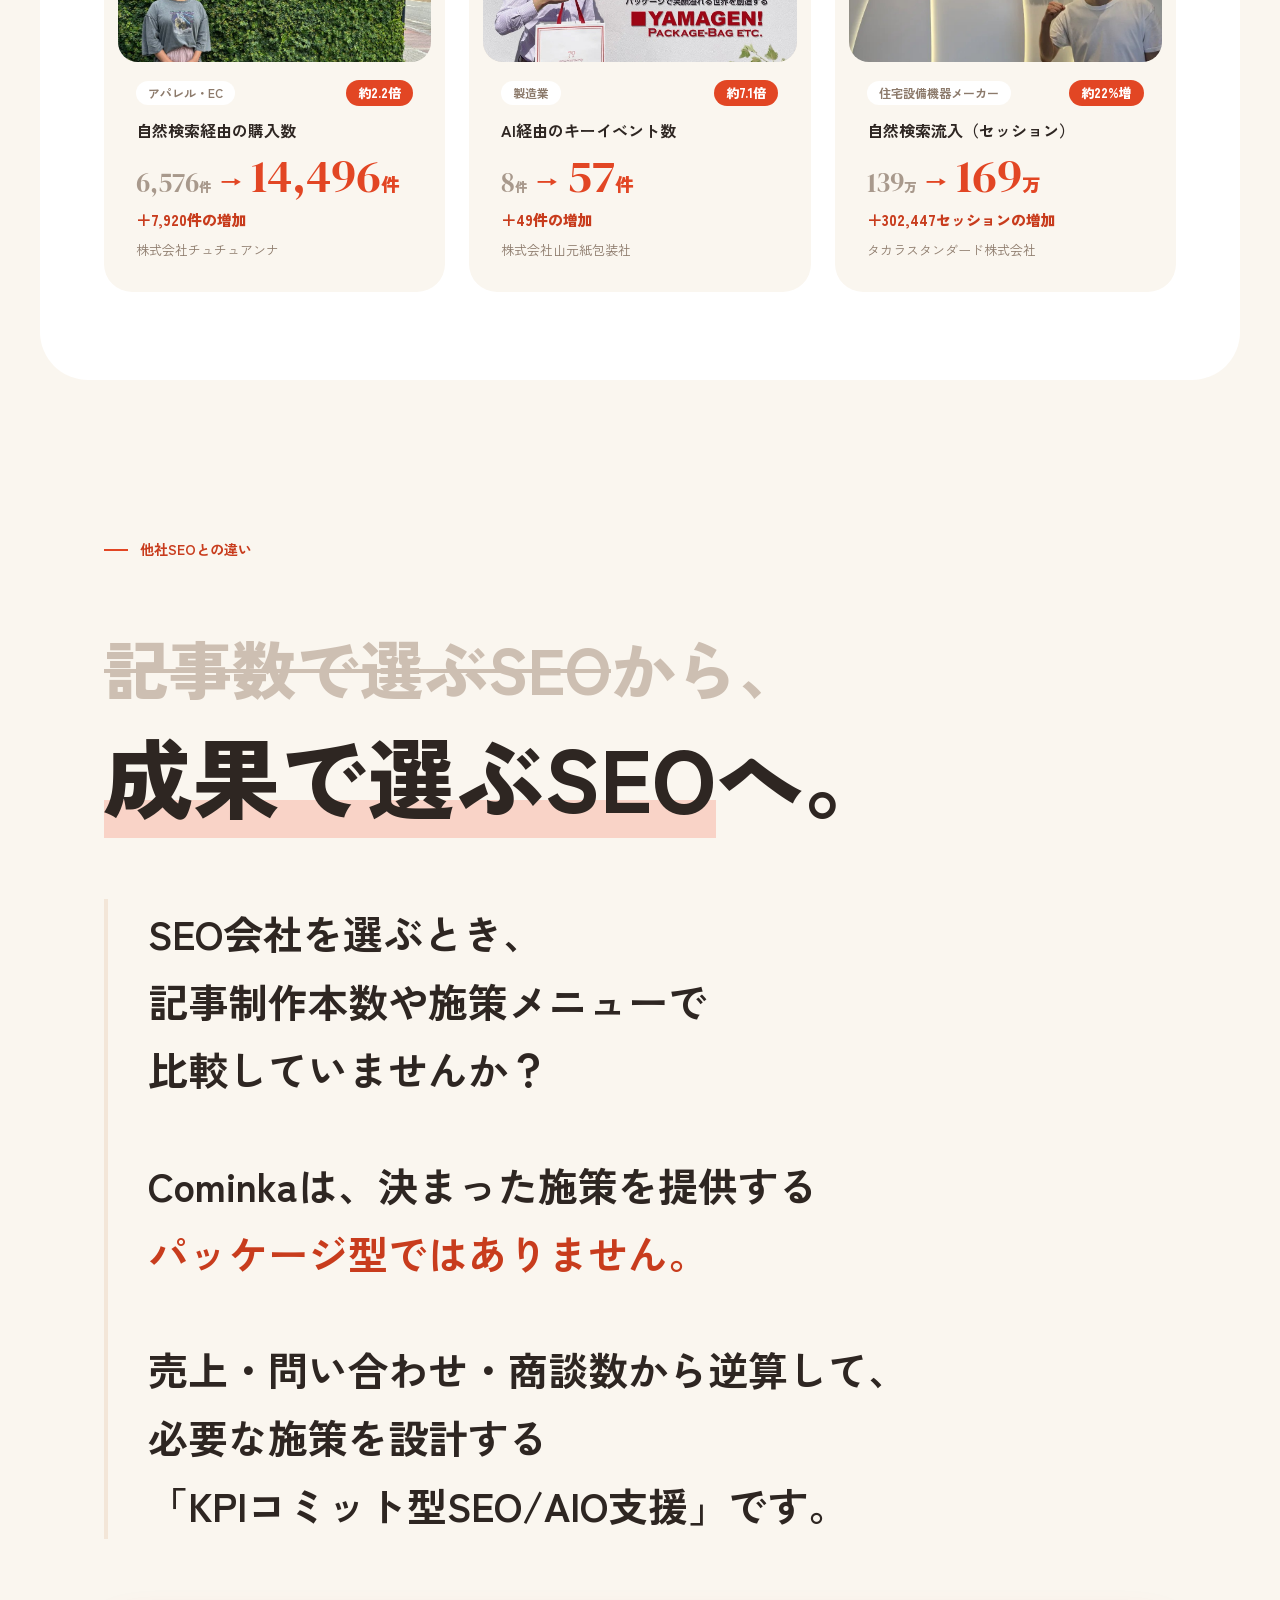
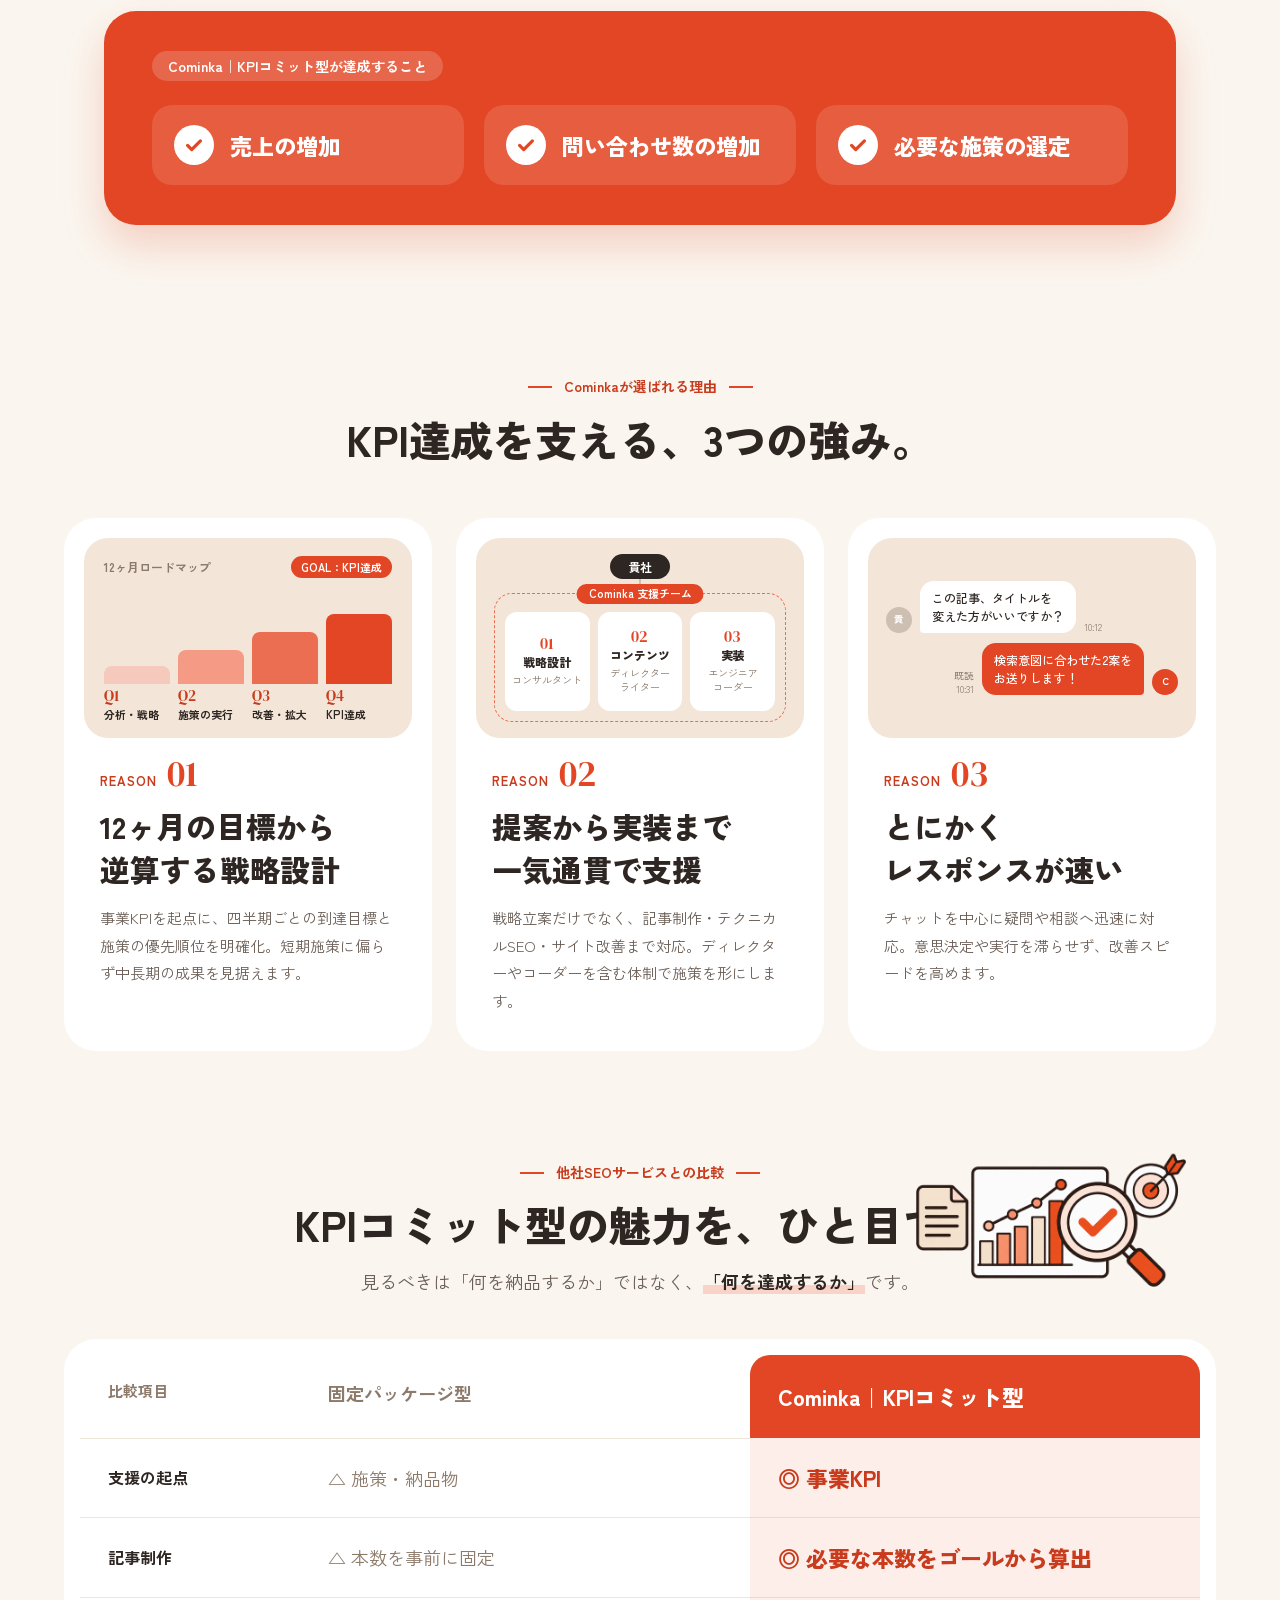
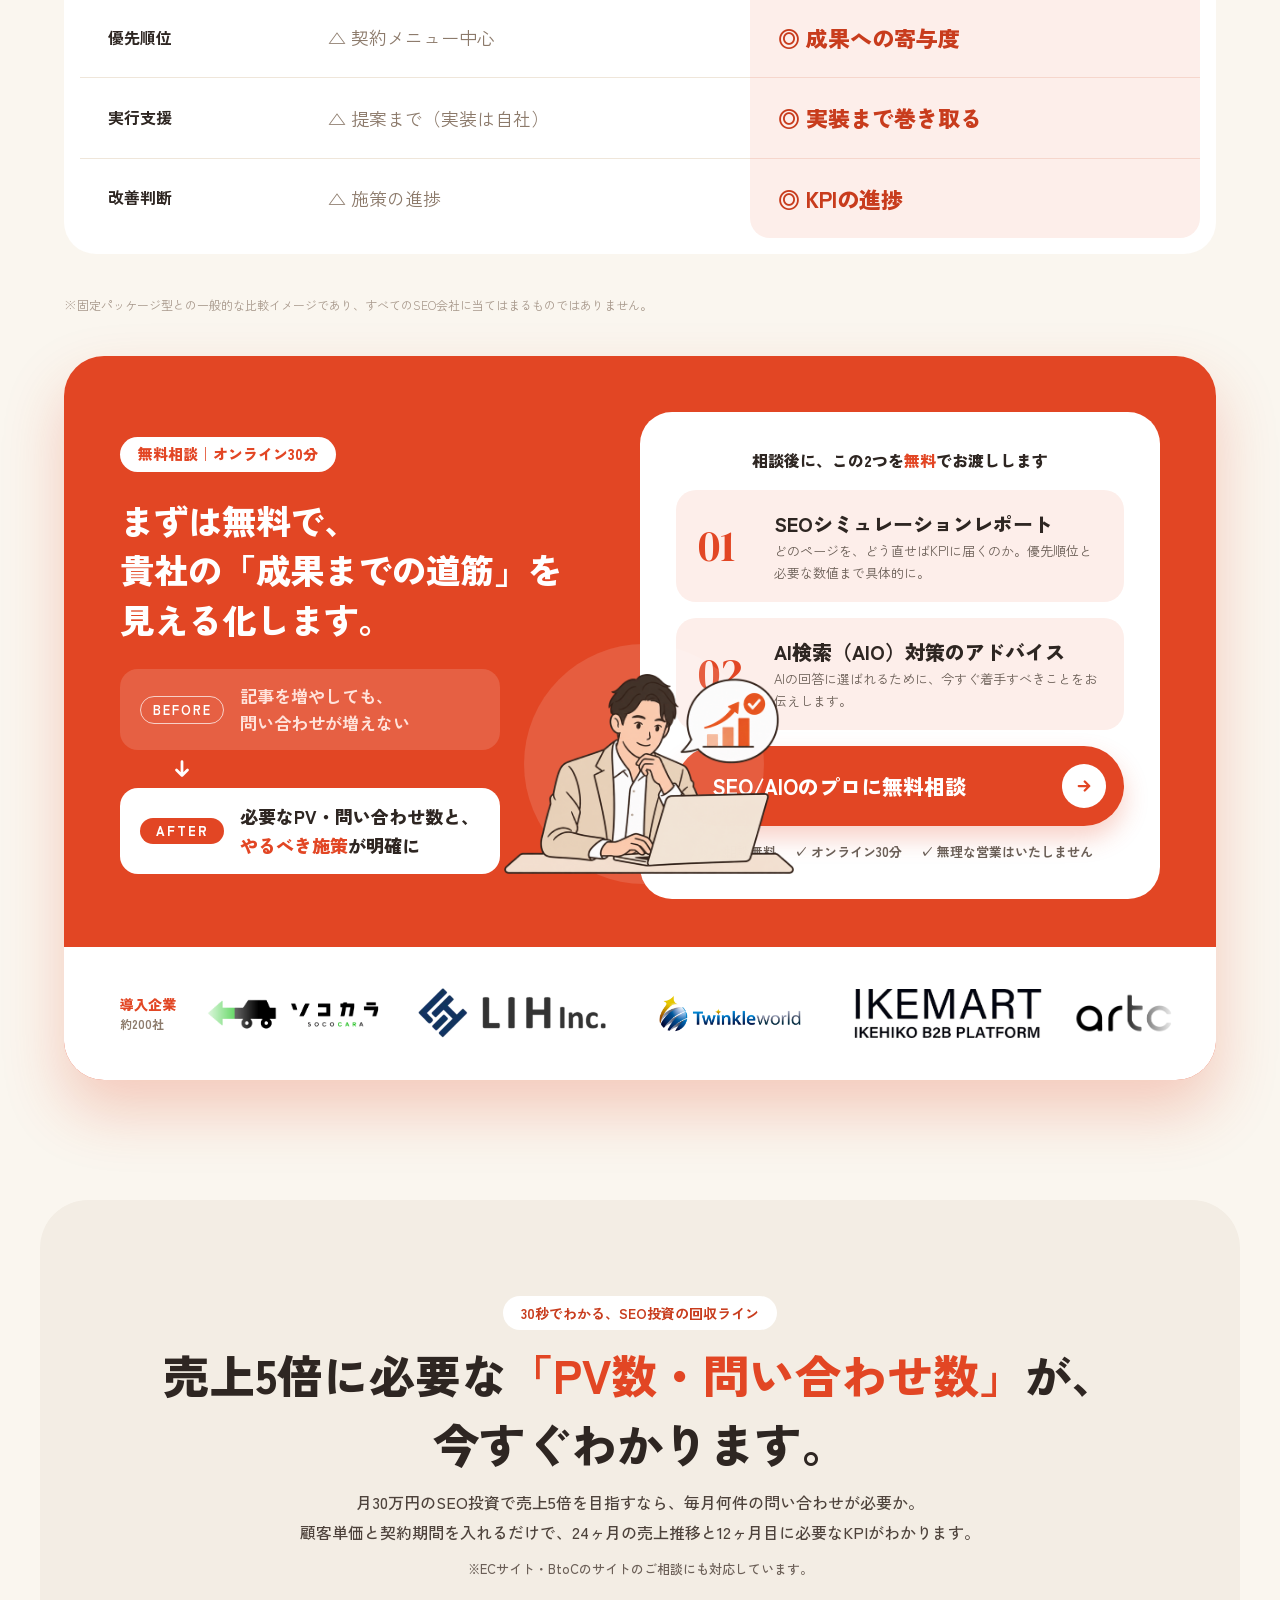
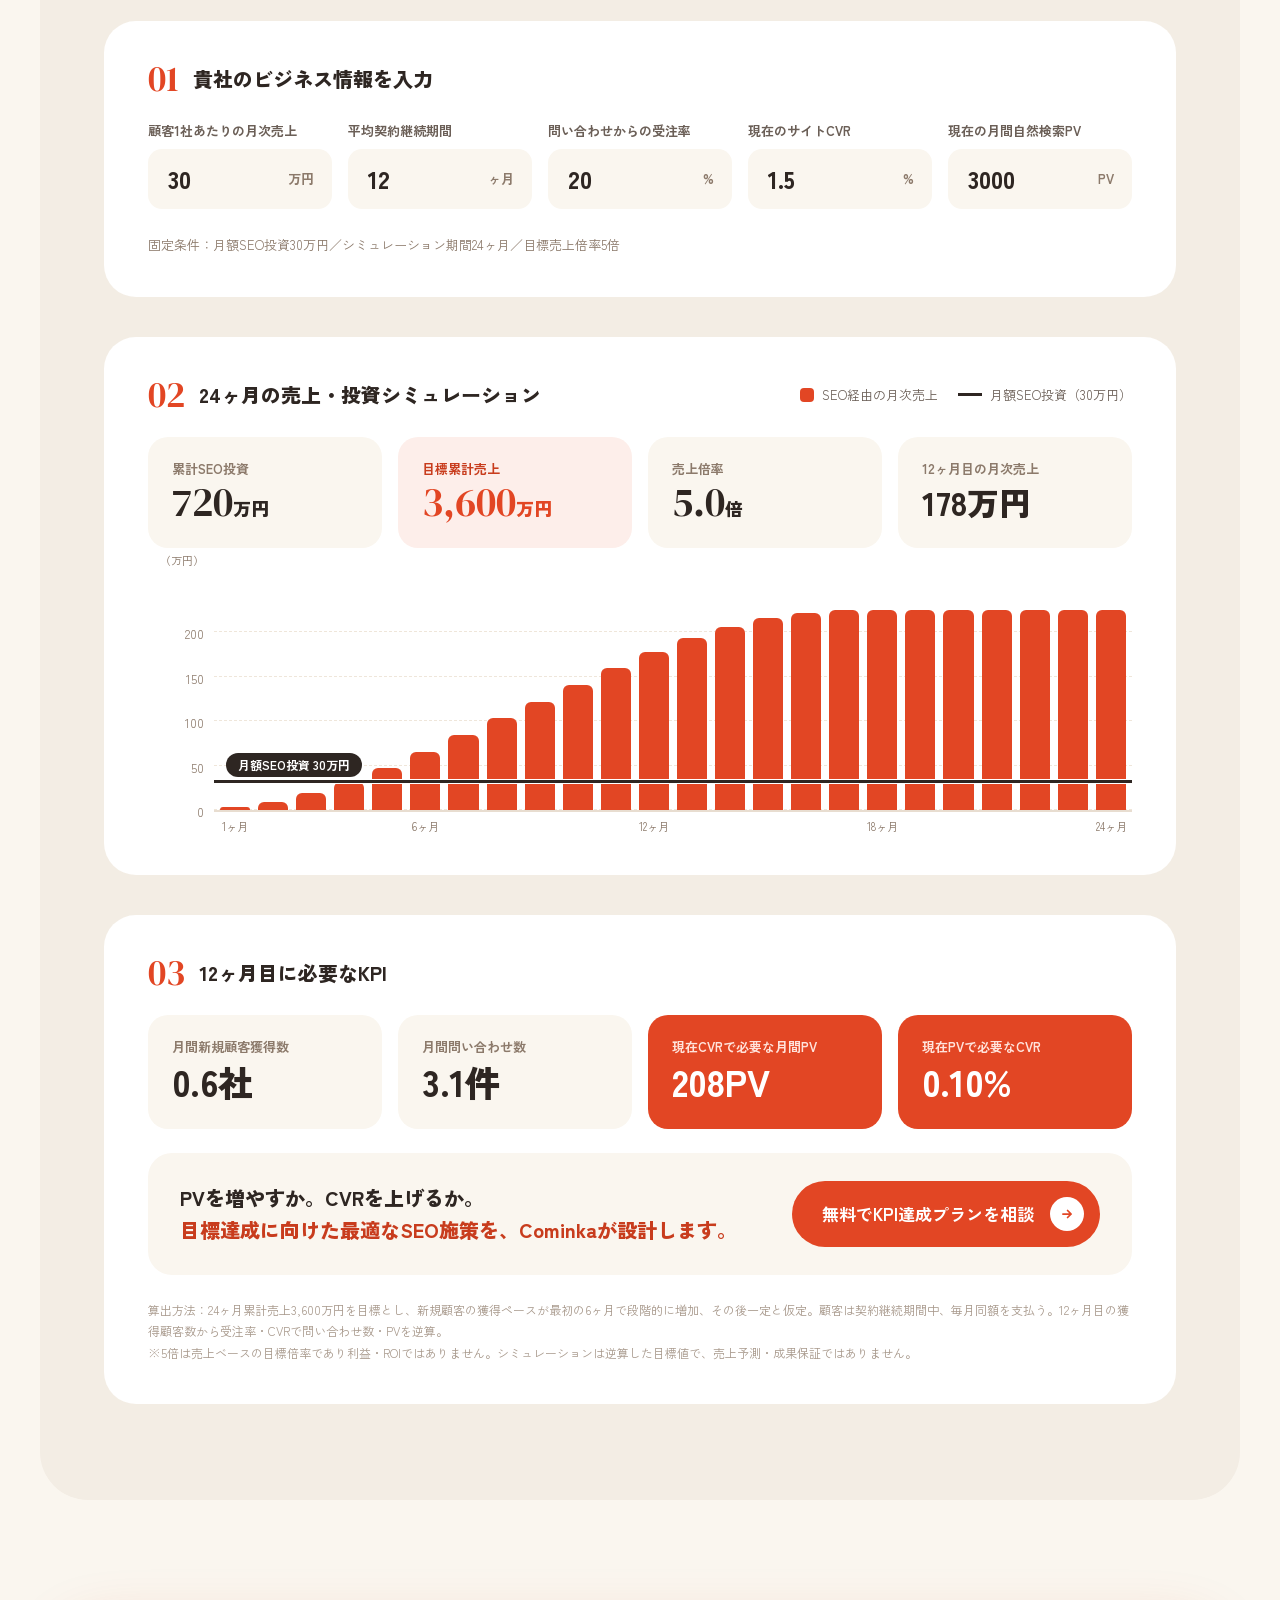
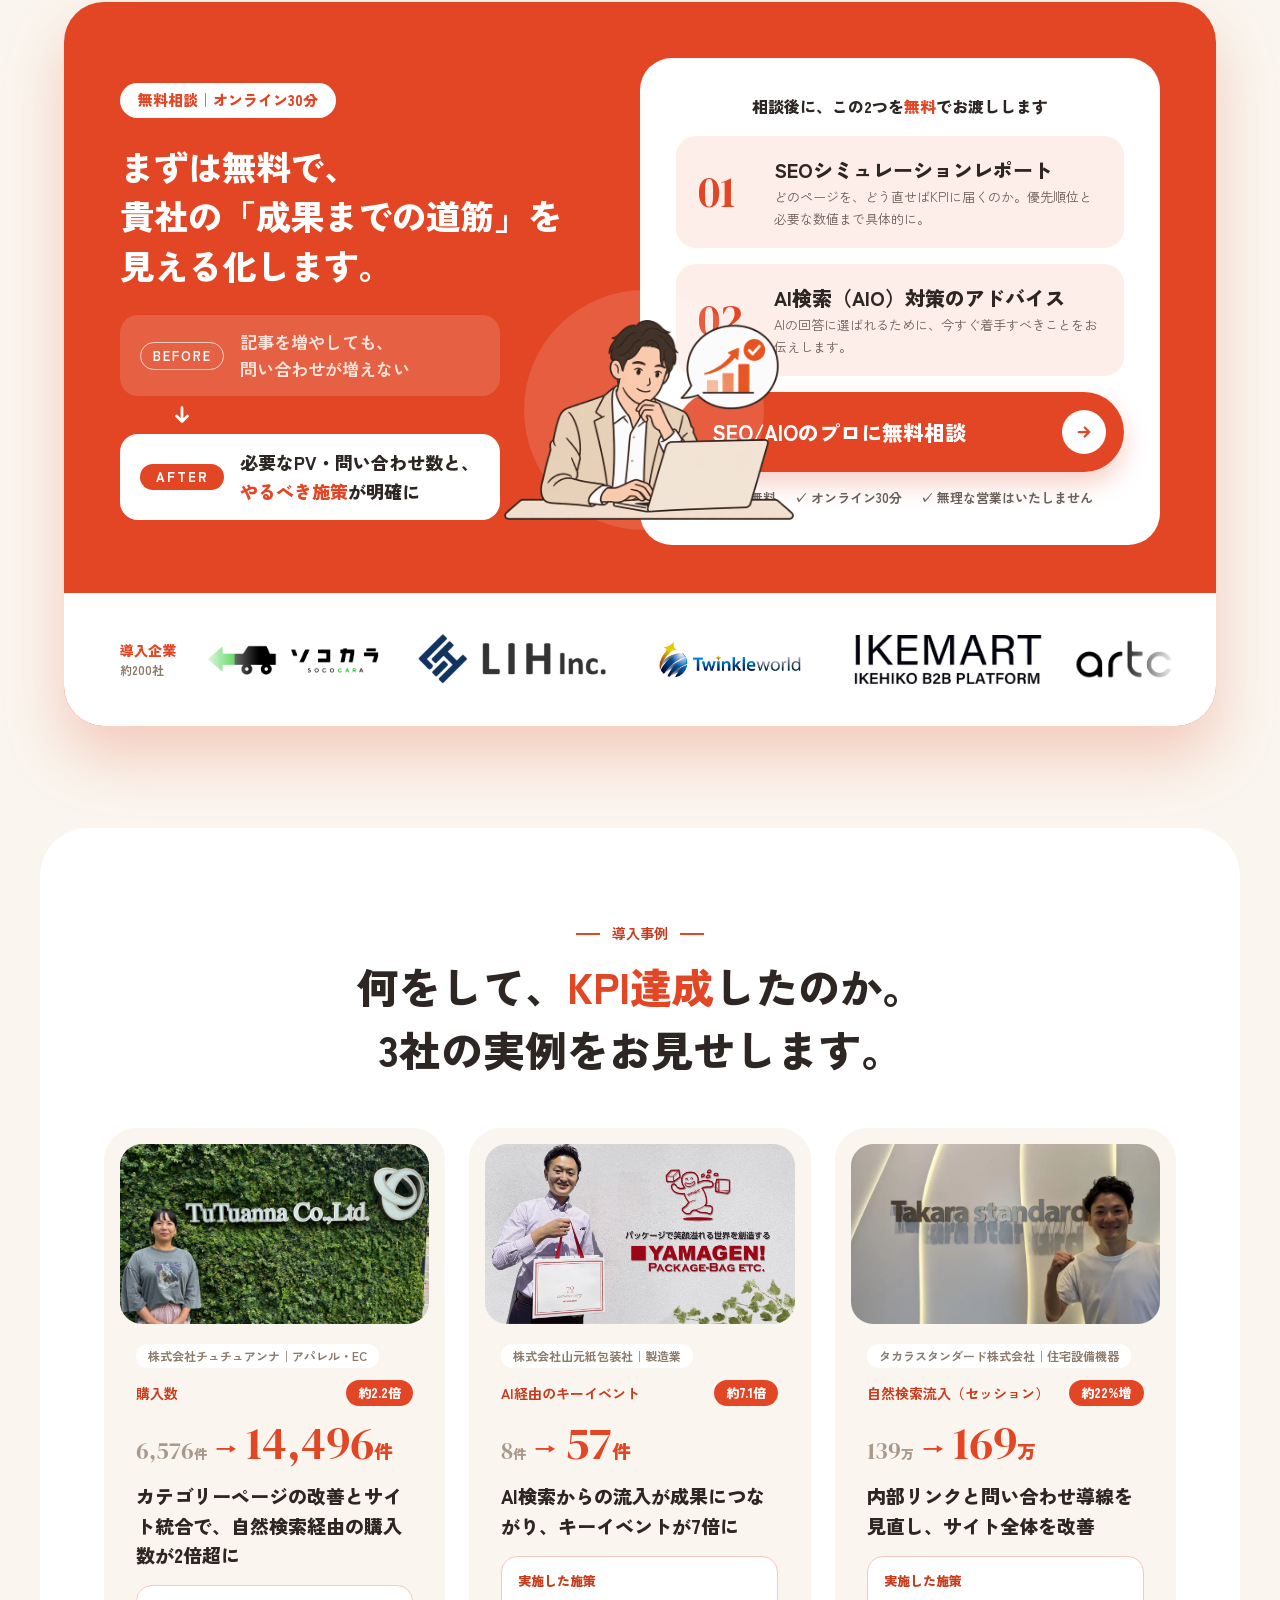
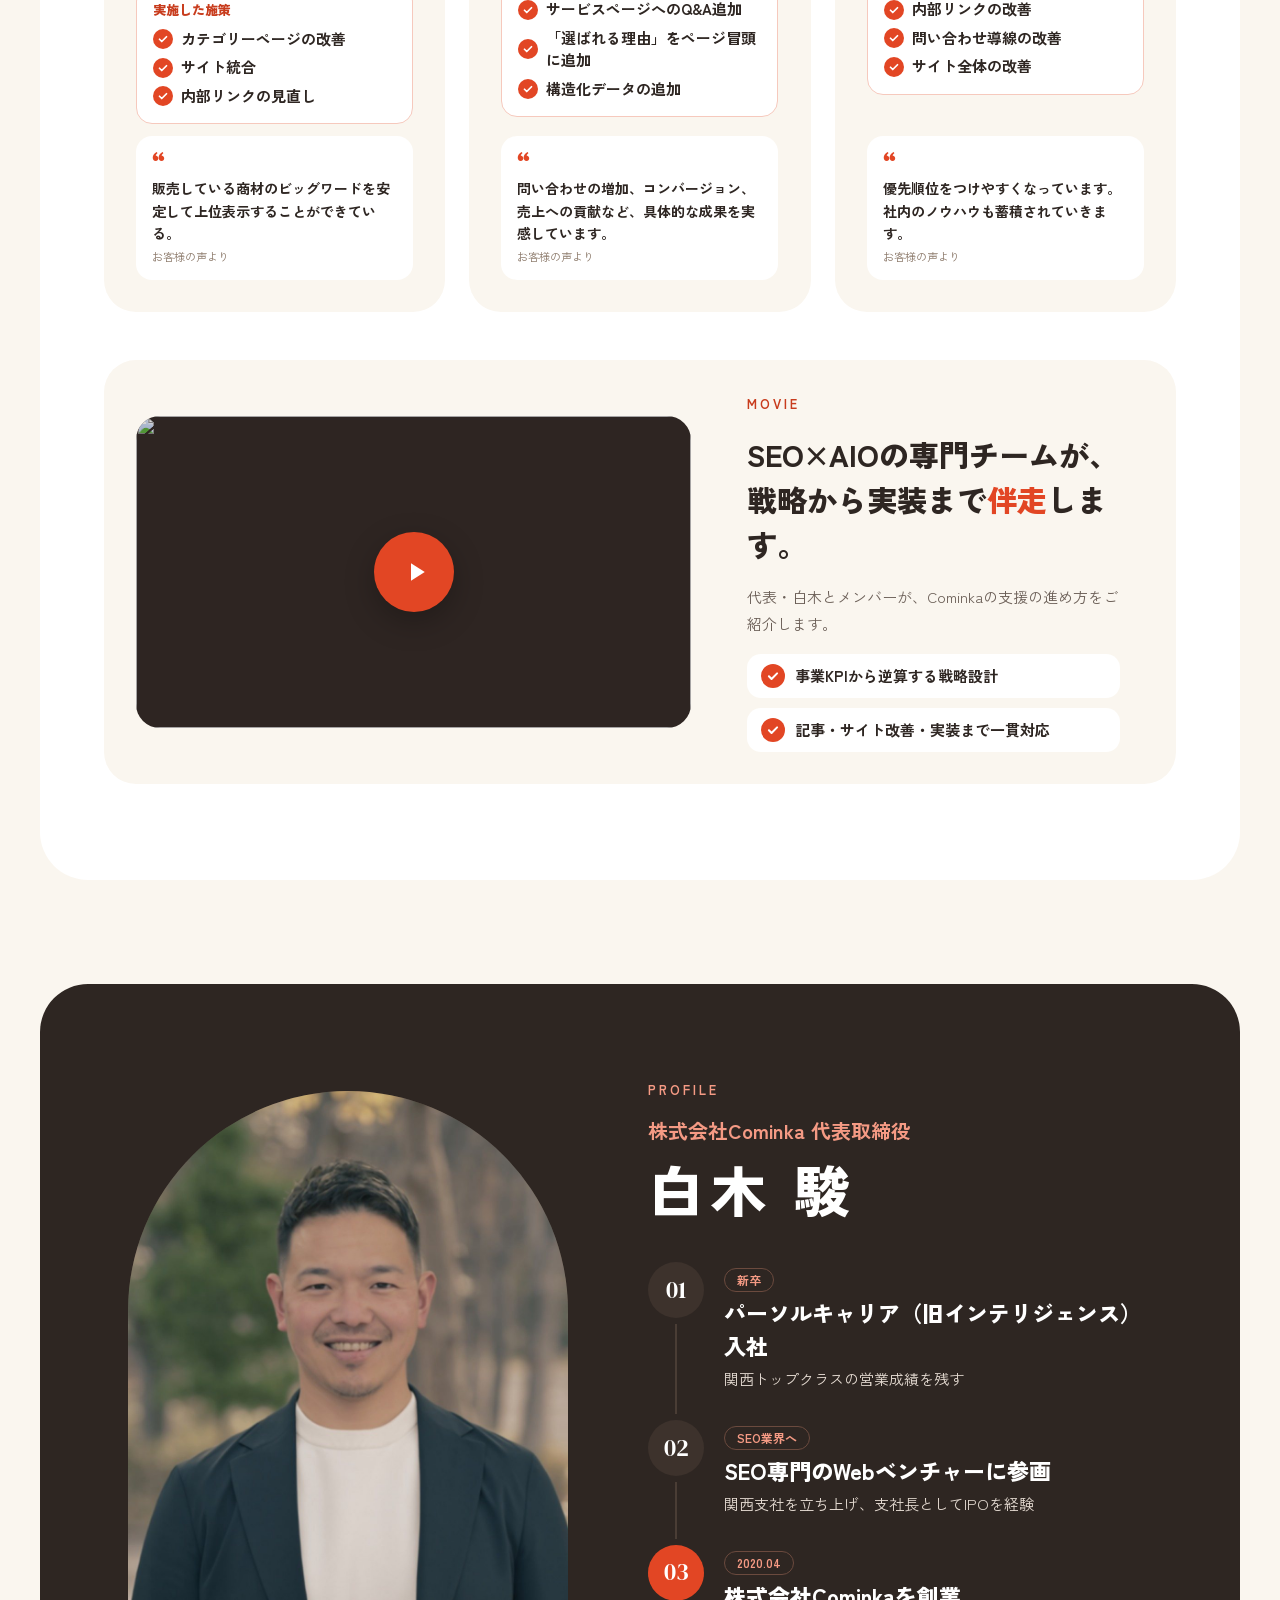
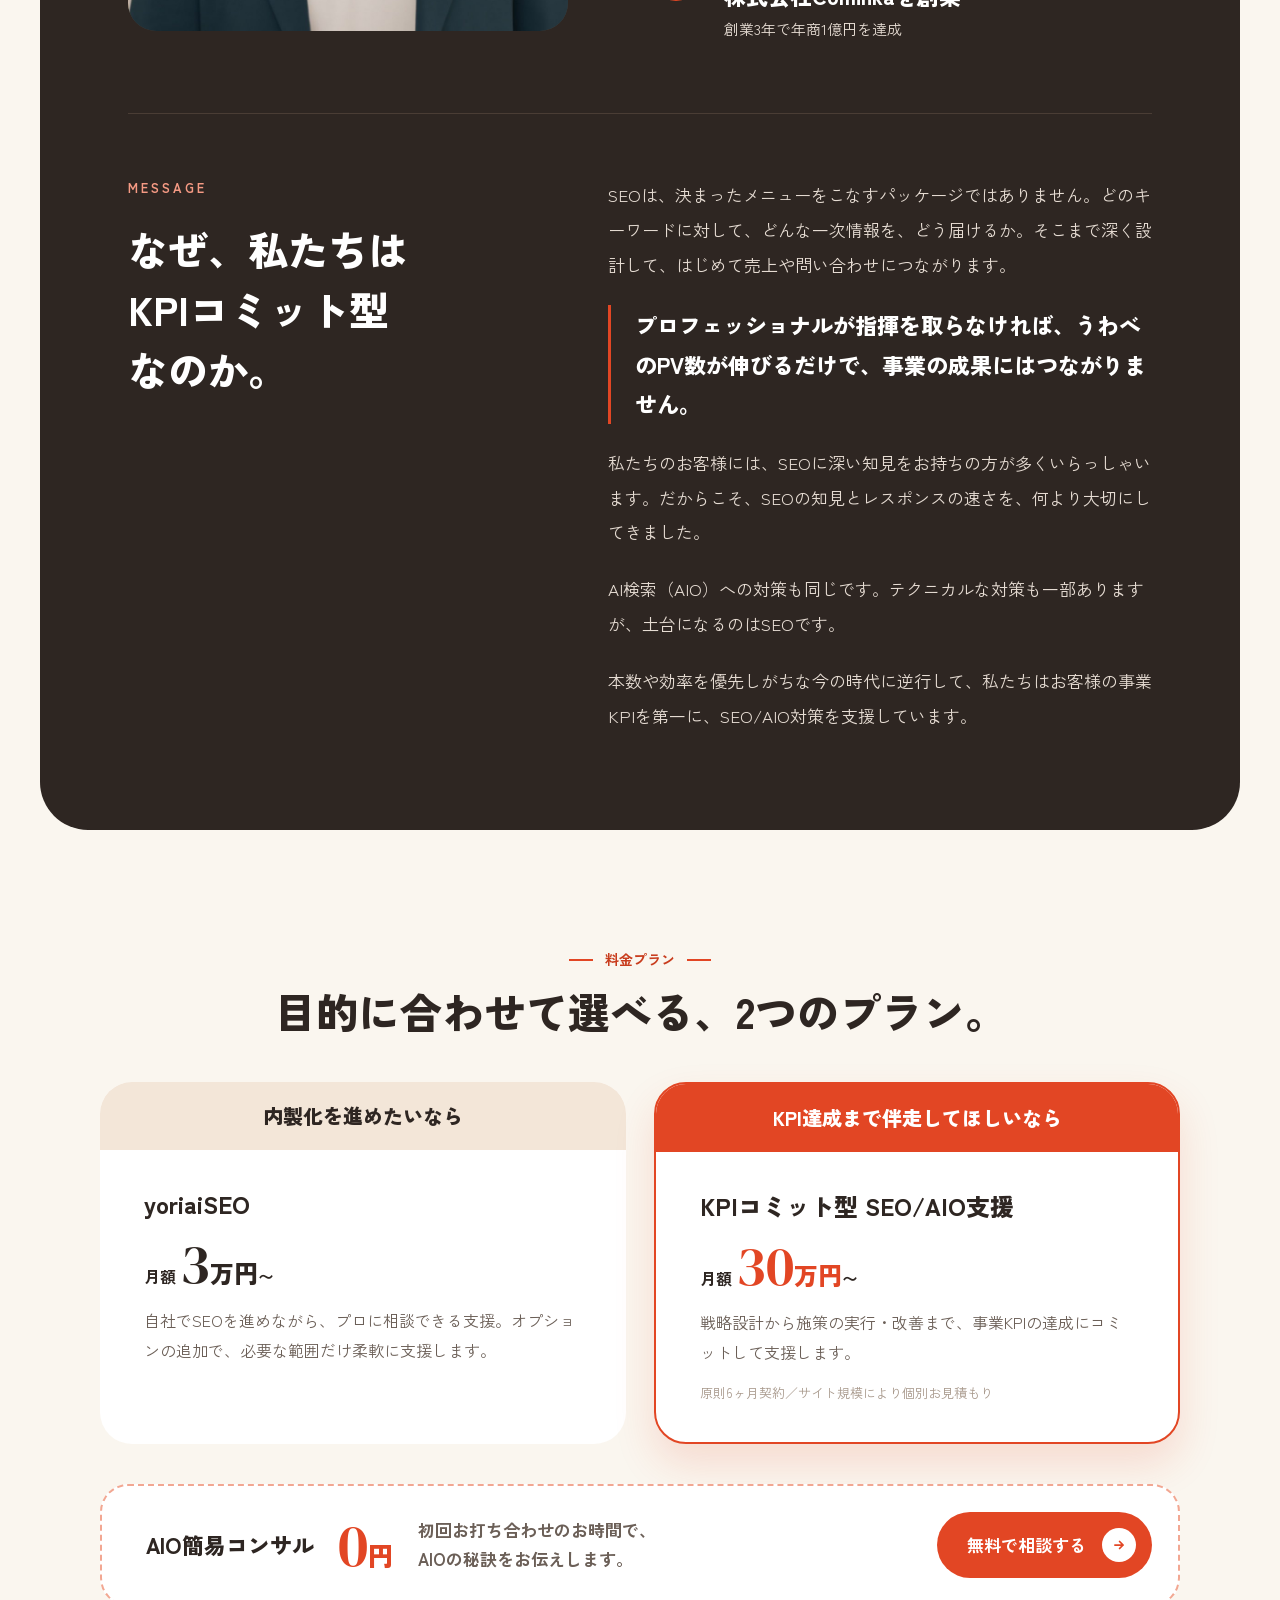
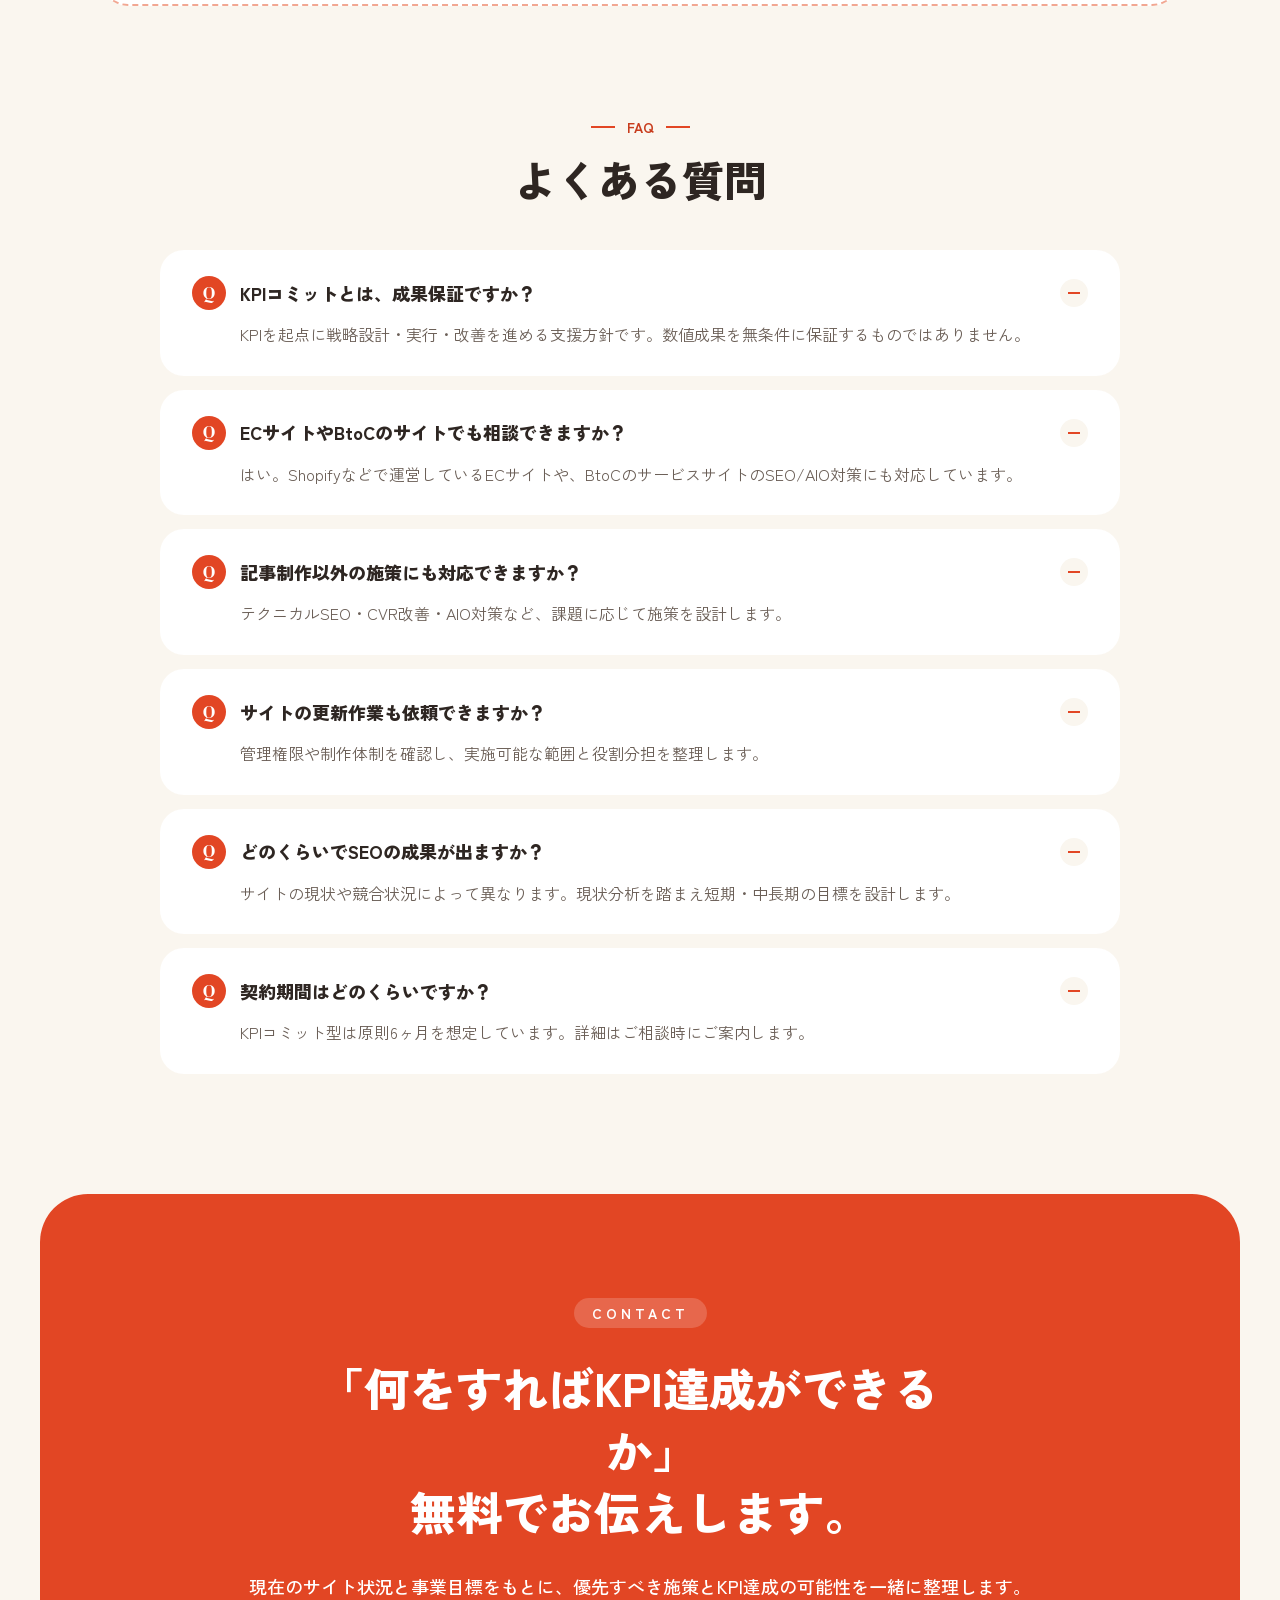
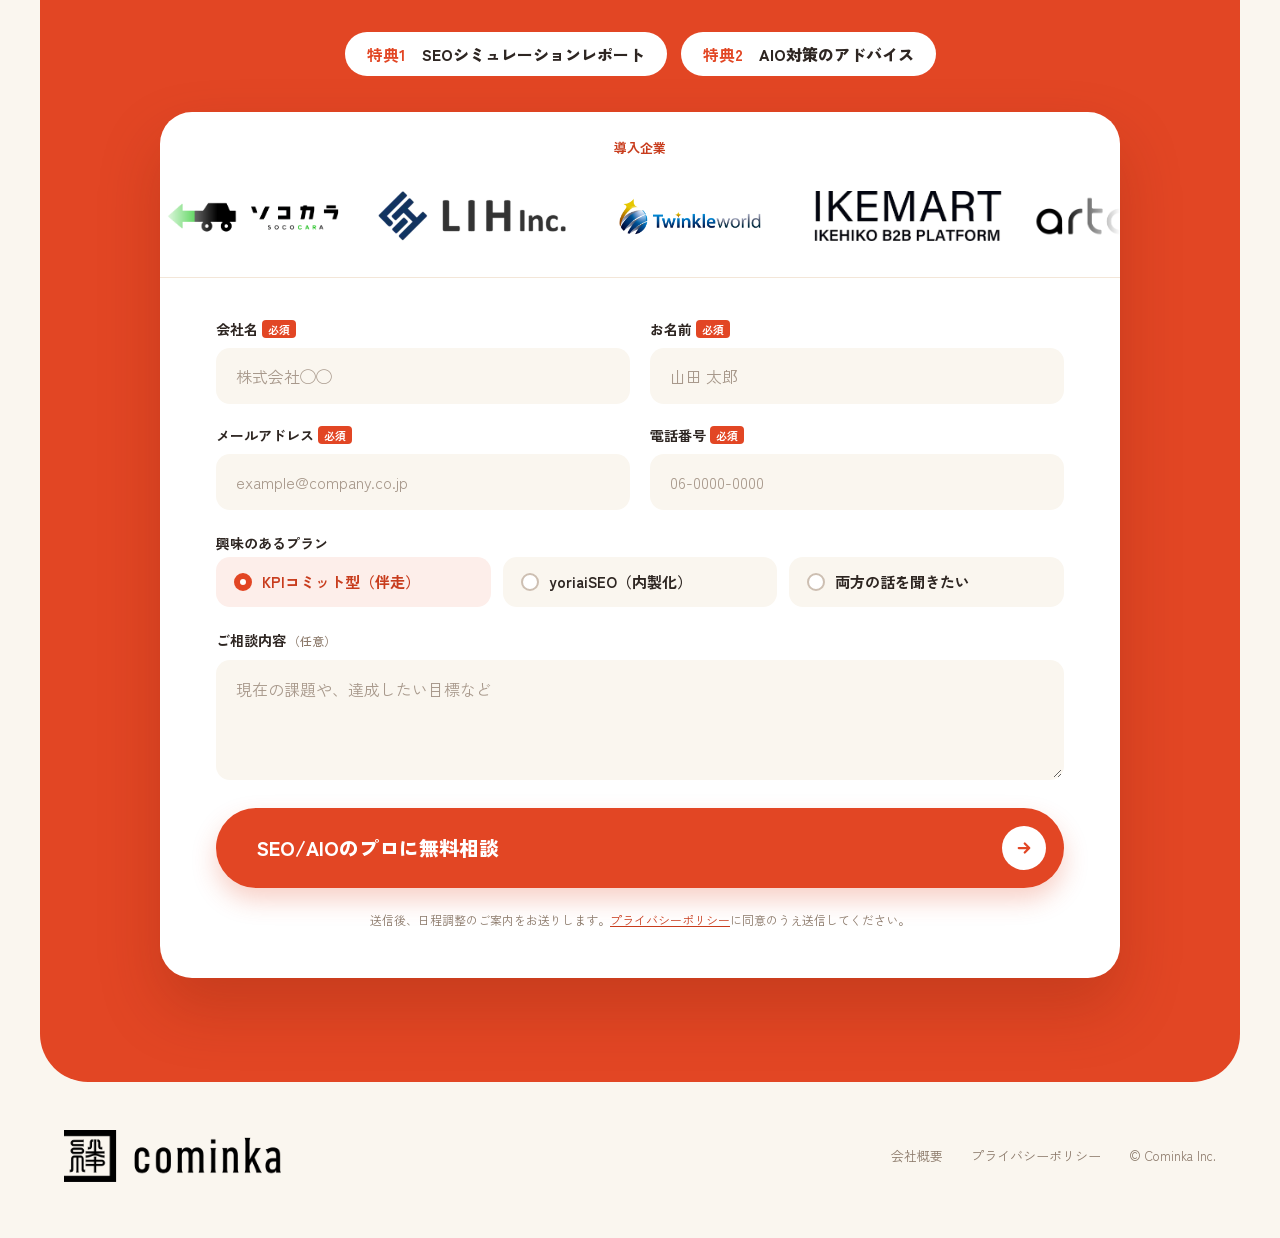
==== commit 807b6bb4: "Update LP files (v5) Co-Authored-By: Claude Opus 4.6 (1M context) <noreply@anthropic.com>" ====
--- a/index.html
+++ b/index.html
@@ -146,9 +146,9 @@
       <h2 class="statement__to"><span class="hl">成果で選ぶSEO</span>へ。</h2>
     </div>
     <div class="statement__body">
-      <p class="reveal">SEO会社を選ぶとき、<br class="pc-only">記事制作本数や施策メニューで<br class="pc-only">比較していませんか？</p>
-      <p class="reveal">Cominkaは、決まった施策を提供する<br class="pc-only"><em>パッケージ型ではありません。</em></p>
-      <p class="reveal">売上・問い合わせ・商談数から逆算して、<br class="pc-only">必要な施策を設計する<br class="pc-only">「KPIコミット型SEO/AIO支援」です。</p>
+      <p class="reveal">SEO会社を選ぶとき、<br>記事制作本数や施策メニューで<br>比較していませんか？</p>
+      <p class="reveal">Cominkaは、<br class="sp-only">決まった施策を提供する<br><em>パッケージ型ではありません。</em></p>
+      <p class="reveal">売上・問い合わせ・商談数から<br class="sp-only">逆算して、<br class="pc-only">必要な施策を設計する<br>「KPIコミット型SEO/AIO支援」<br class="sp-only">です。</p>
     </div>
     <div class="achieve reveal">
       <p class="achieve__tag">Cominka｜KPIコミット型が達成すること</p>
@@ -297,7 +297,7 @@
       <div class="sec-head reveal">
         <p class="sim__tag">30秒でわかる、SEO投資の回収ライン</p>
         <h2 class="sim__title">売上5倍に必要な<br class="sp-only"><span class="c-orange">「PV数・問い合わせ数」</span>が、<br>今すぐわかります。</h2>
-        <p class="sim__desc">月30万円のSEO投資で売上5倍を目指すなら、毎月何件の問い合わせが必要か。<br class="pc-only">顧客単価と契約期間を入れるだけで、24ヶ月の売上推移と12ヶ月目に必要なKPIがわかります。</p>
+        <p class="sim__desc">月30万円のSEO投資で売上5倍を目指すなら、毎月何件の問い合わせが必要か。<br>顧客単価と契約期間を入れるだけで、24ヶ月の売上推移と12ヶ月目に必要なKPIがわかります。</p>
         <p class="sim__ec">※ECサイト・BtoCのサイトのご相談にも対応しています。</p>
       </div>
 
@@ -346,8 +346,8 @@
           <div class="kpi kpi--big kpi--strong"><p class="kpi__l">現在PVで必要なCVR</p><p class="kpi__v" id="out-cvr">—</p></div>
         </div>
         <div class="sim-next">
-          <p>PVを増やすべきか。CVRを改善すべきか。<br><span>目標達成に向けた最適なSEO施策を、Cominkaが設計します。</span></p>
-          <a class="btn btn--sm" href="#contact">無料でKPI達成プランを相談する<span class="btn__arrow"><svg><use href="#i-arrow"/></svg></span></a>
+          <p>PVを増やすか。CVRを上げるか。<br><span>目標達成に向けた最適なSEO施策を、<br class="sp-only">Cominkaが設計します。</span></p>
+          <a class="btn btn--sm" href="#contact">無料でKPI達成プランを相談<span class="btn__arrow"><svg><use href="#i-arrow"/></svg></span></a>
         </div>
         <p class="sim-method">算出方法：24ヶ月累計売上3,600万円を目標とし、新規顧客の獲得ペースが最初の6ヶ月で段階的に増加、その後一定と仮定。顧客は契約継続期間中、毎月同額を支払う。12ヶ月目の獲得顧客数から受注率・CVRで問い合わせ数・PVを逆算。<br>※5倍は売上ベースの目標倍率であり利益・ROIではありません。シミュレーションは逆算した目標値で、売上予測・成果保証ではありません。</p>
       </div>
@@ -559,7 +559,7 @@
   <div class="panel-wrap">
     <div class="contact__panel">
       <p class="contact__eb">CONTACT</p>
-      <h2 class="contact__ttl">「何をすれば<br class="sp-only">KPI達成ができるか」<br>無料でお伝えします。</h2>
+      <h2 class="contact__ttl"><span class="ob">「</span>何をすれば<br class="sp-only">KPI達成ができるか<span class="cb">」</span><br>無料でお伝えします。</h2>
       <p class="contact__lead">現在のサイト状況と事業目標をもとに、優先すべき施策とKPI達成の可能性を一緒に整理します。</p>
       <div class="contact__gifts"><span><b>特典1</b>SEOシミュレーションレポート</span><span><b>特典2</b>AIO対策のアドバイス</span></div>
       <div class="form-card">
--- a/css/style.css
+++ b/css/style.css
@@ -35,7 +35,7 @@
 }
 
 *, *::before, *::after { box-sizing: border-box; }
-html { scroll-behavior: smooth; scroll-padding-top: 110px; -webkit-text-size-adjust: 100%; }
+html { scroll-behavior: smooth; scroll-padding-top: 24px; -webkit-text-size-adjust: 100%; }
 body {
   margin: 0;
   background: var(--cream);
@@ -72,7 +72,7 @@
 .eyebrow--left::after { display: none; }
 .sec-head { display: flex; flex-direction: column; align-items: center; gap: 10px; text-align: center; }
 .sec-title { font-size: 42px; font-weight: 900; line-height: 1.5; }
-.sec-lead { font-size: 17px; color: var(--text-2); }
+.sec-lead { font-size: 17px; font-weight: 500; color: var(--brown-2); }
 
 .btn {
   display: inline-flex; align-items: center; justify-content: space-between; gap: 20px;
@@ -110,7 +110,7 @@
 
 /* ---------- header ---------- */
 .site-header {
-  position: sticky; top: 20px; z-index: 50;
+  position: relative; z-index: 50; /* 固定しない：FVと一緒にスクロールして消える */
   max-width: 1360px; margin: 20px auto 0; padding: 0 0;
 }
 .site-header__inner {
@@ -322,8 +322,8 @@
 .sim__panel { background: var(--cream-2); border-radius: 48px; padding: 96px 64px; display: flex; flex-direction: column; gap: 40px; }
 .sim__tag { background: var(--white); color: var(--orange-dark); border-radius: 999px; padding: 6px 18px; font-size: 14px; font-weight: 700; line-height: 1.6; }
 .sim__title { font-size: 46px; font-weight: 900; line-height: 1.5; }
-.sim__desc { color: var(--text-2); max-width: 820px; }
-.sim__ec { font-size: 13px; color: var(--muted); }
+.sim__desc { font-weight: 500; color: var(--brown-2); max-width: 820px; }
+.sim__ec { font-size: 13px; font-weight: 500; color: var(--text-2); }
 .sim-card { background: var(--white); border-radius: 32px; padding: 40px 44px; display: flex; flex-direction: column; gap: 24px; }
 .sim-card__head { display: flex; align-items: center; justify-content: space-between; gap: 16px; flex-wrap: wrap; }
 .sim-card__ttl { display: flex; align-items: center; gap: 14px; }
@@ -483,6 +483,8 @@
 .contact__panel { background: var(--orange); color: var(--white); border-radius: 48px; padding: 104px 64px; display: flex; flex-direction: column; gap: 28px; align-items: center; }
 .contact__eb { font-size: 14px; font-weight: 700; letter-spacing: 4px; background: rgba(255, 255, 255, .18); border-radius: 999px; padding: 4px 18px; line-height: 1.6; }
 .contact__ttl { font-size: 46px; font-weight: 900; text-align: center; line-height: 1.35; }
+.contact__ttl .ob { margin-left: -.5em; }
+.contact__ttl .cb { margin-right: -.5em; }
 .contact__lead { font-size: 18px; font-weight: 500; text-align: center; }
 .contact__gifts { display: flex; gap: 14px; flex-wrap: wrap; justify-content: center; }
 .contact__gifts span { background: var(--white); color: var(--brown); border-radius: 999px; padding: 10px 22px; font-size: 16px; font-weight: 900; line-height: 1.5; }
@@ -579,7 +581,7 @@
    ========================================================== */
 @media (max-width: 767px) {
   :root { --gutter: 20px; }
-  html { scroll-padding-top: 84px; }
+  html { scroll-padding-top: 16px; }
   body { font-size: 15px; line-height: 1.8; }
   .sp-only { display: inline; }
   .pc-only { display: none; }
@@ -593,7 +595,7 @@
   .btn--sm { font-size: 15px; width: 100%; padding: 14px 14px 14px 24px; justify-content: space-between; }
 
   /* header */
-  .site-header { top: 10px; margin: 10px 12px 0; }
+  .site-header { margin: 10px 12px 0; }
   .site-header__inner { height: 56px; padding: 0 8px 0 18px; }
   .site-header__logo img { width: 92px; }
   .site-header__cta { font-size: 12px; padding: 9px 14px; }
@@ -635,9 +637,9 @@
   /* statement */
   .statement { padding: 64px 0 56px; }
   .statement .wrap { padding: 0 var(--gutter); gap: 32px; }
-  .statement__from { font-size: 24px; }
-  .statement__to { font-size: 36px; }
-  .statement__body { font-size: 19px; gap: 22px; padding-left: 18px; border-left-width: 3px; line-height: 1.75; }
+  .statement__from { font-size: min(28px, 7.4vw); white-space: nowrap; }
+  .statement__to { font-size: min(40px, 10.2vw); white-space: nowrap; }
+  .statement__body { font-size: min(21px, 5.3vw); gap: 26px; padding-left: 16px; border-left-width: 3px; line-height: 1.7; }
   .achieve { padding: 24px 18px; border-radius: 24px; gap: 16px; }
   .achieve__tag { font-size: 12px; }
   .achieve__list { gap: 10px; }
@@ -687,11 +689,11 @@
   .cta__row--before p { font-size: 14px; }
   .cta__row--after p { font-size: 15px; }
   .cta__down { width: 70px; margin-left: 14px; }
-  .cta__card { padding: 22px 14px; border-radius: 22px; gap: 12px; }
+  .cta__card { padding: 22px 12px; border-radius: 22px; gap: 12px; }
   .cta__card-ttl { font-size: 14px; }
-  .gift { grid-template-columns: 40px 1fr; gap: 10px; padding: 14px; border-radius: 16px; }
-  .gift__no { font-size: 32px; }
-  .gift__ttl { font-size: 15px; line-height: 1.5; }
+  .gift { grid-template-columns: 32px minmax(0, 1fr); gap: 8px; padding: 14px 12px; border-radius: 16px; container-type: inline-size; }
+  .gift__no { font-size: 28px; }
+  .gift__ttl { font-size: min(15px, calc((100cqi - 64px) / 16.6)); line-height: 1.5; white-space: nowrap; letter-spacing: -.01em; }
   .gift__desc { font-size: 12px; }
   .assure { font-size: 11px; gap: 2px 10px; }
   .cta__logos { flex-direction: column; align-items: stretch; gap: 4px; padding: 14px 0 10px; }
@@ -702,7 +704,9 @@
   .sim__panel { border-radius: 28px; padding: 56px 14px 20px; gap: 20px; }
   .sim__tag { font-size: 12px; }
   .sim__title { font-size: 24px; }
-  .sim__desc { font-size: 14px; text-align: left; }
+  .sim__desc { font-size: 14px; text-align: left; line-height: 1.85; }
+  .sim__desc br { display: block; content: ""; margin-top: 8px; }
+  .sim__ec { text-align: left; align-self: stretch; }
   .sim__ec { font-size: 12px; }
   .sim-card { padding: 24px 16px; border-radius: 22px; gap: 18px; }
   .sim-card__ttl b { font-size: 28px; }
@@ -728,8 +732,9 @@
   .chart__x span { font-size: 9px; }
   .chart__inv-lbl { font-size: 10px; left: 6px; }
   .sim-legend { font-size: 11px; gap: 12px; }
-  .sim-next { flex-direction: column; align-items: stretch; padding: 20px 16px; gap: 16px; border-radius: 18px; }
-  .sim-next p { font-size: 16px; }
+  .sim-next { flex-direction: column; align-items: stretch; padding: 20px 14px; gap: 16px; border-radius: 18px; container-type: inline-size; }
+  .sim-next p { font-size: min(16px, 5.9cqi); white-space: nowrap; }
+  .sim-next .btn { white-space: nowrap; font-size: min(15px, calc((100cqi - 84px) / 13.4)); padding-left: 20px; }
   .sim-method { font-size: 10px; }
 
   /* cases */
